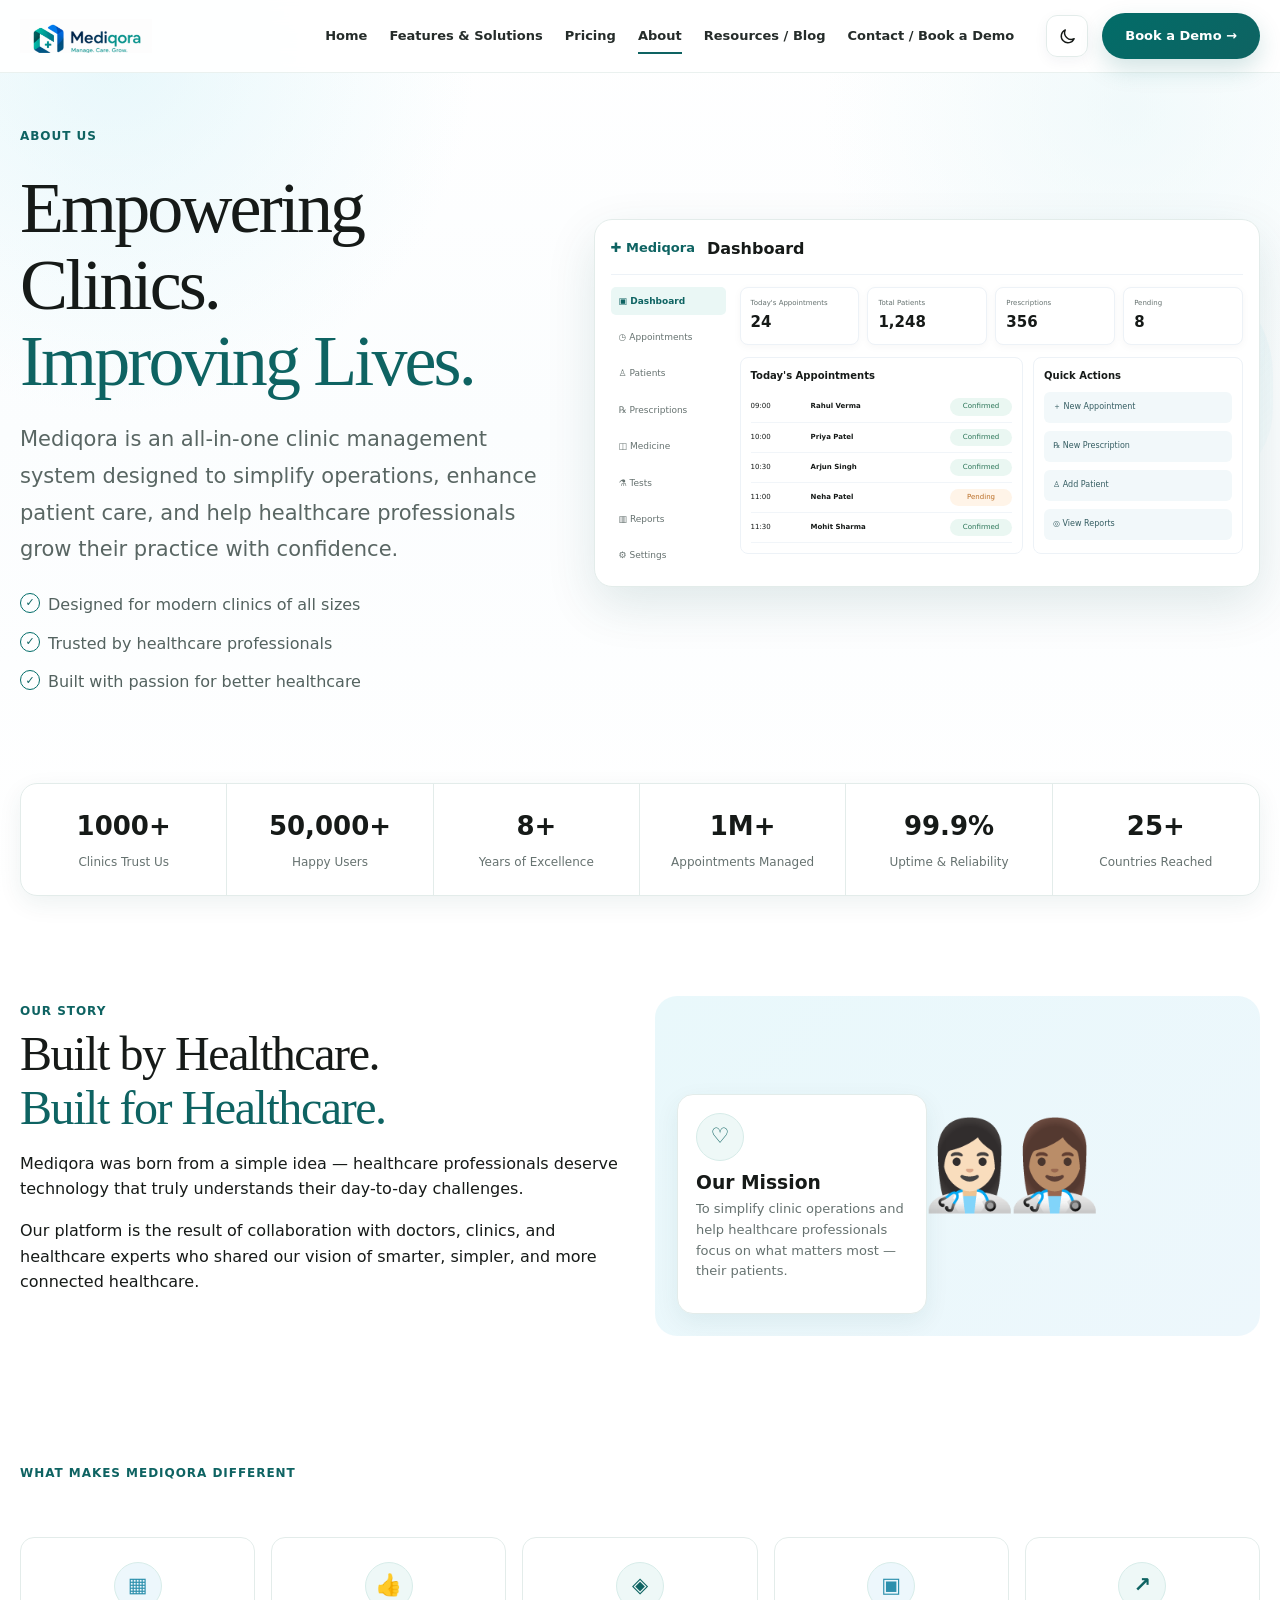
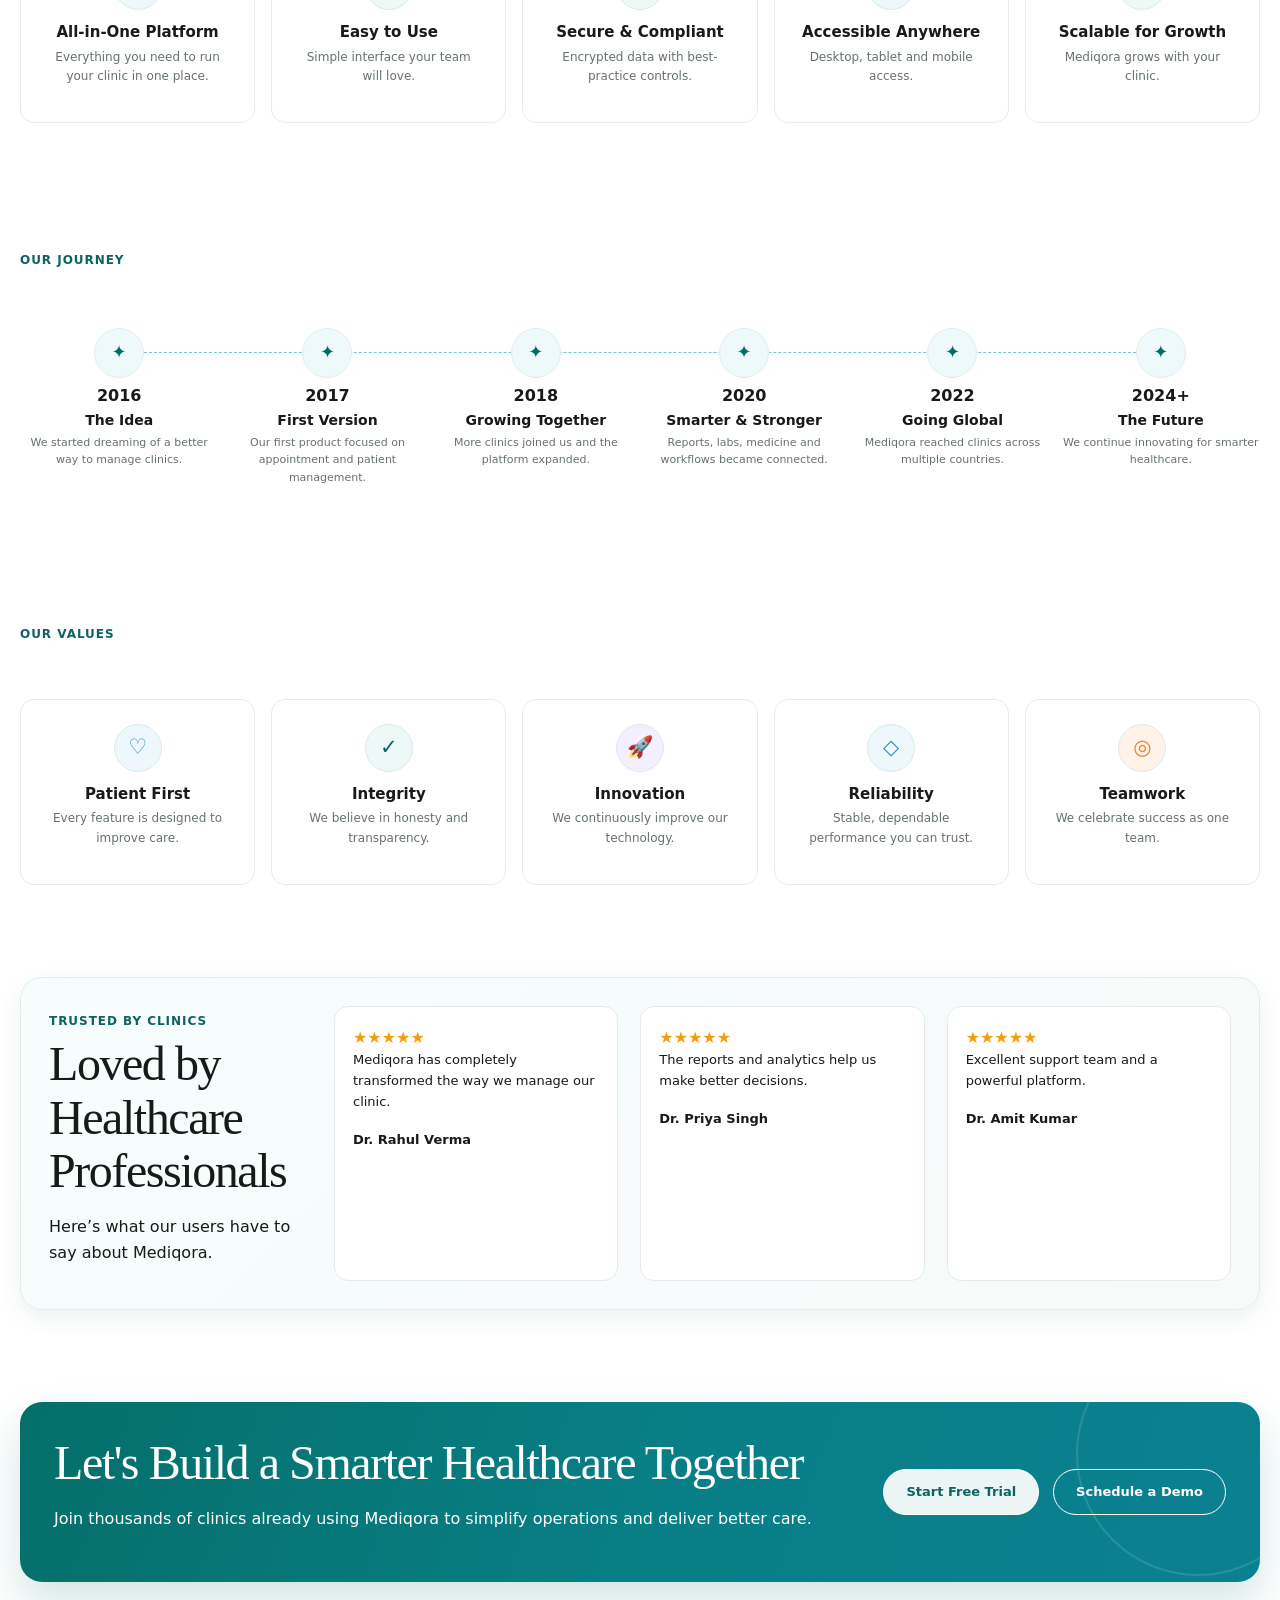
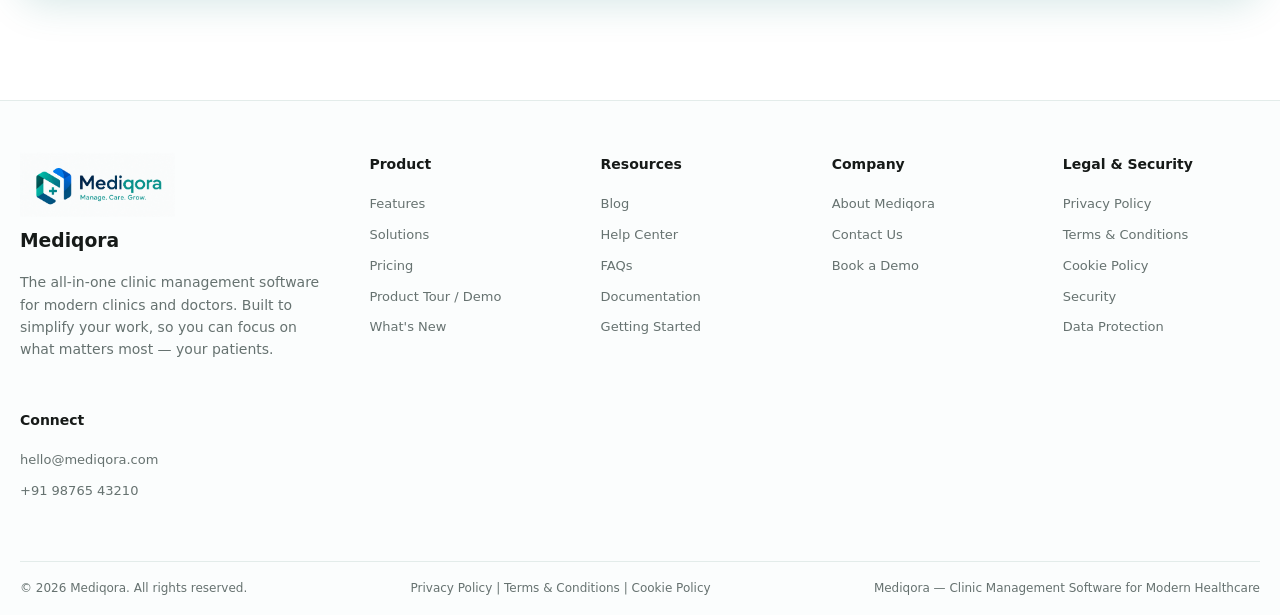
==== aboutus.html @ 3eb22e22 "first commit" ====
<!doctype html>
<html lang="en">
  <head>
    <meta charset="utf-8" />
    <meta name="viewport" content="width=device-width,initial-scale=1" />
    <title>About Us — Mediqora</title>
    <link rel="stylesheet" href="css/aboutus.css" />
    <script defer src="js/script.js"></script>
  </head>
  <body>
    <div data-header></div>
    <main>
      <section class="container hero-split about-hero">
        <div class="hero-copy reveal">
          <span class="eyebrow">About Us</span>
          <h1>
            Empowering Clinics.<br /><span class="teal">Improving Lives.</span>
          </h1>
          <p class="lead">
            Mediqora is an all-in-one clinic management system designed to
            simplify operations, enhance patient care, and help healthcare
            professionals grow their practice with confidence.
          </p>
          <ul class="check-list">
            <li>Designed for modern clinics of all sizes</li>
            <li>Trusted by healthcare professionals</li>
            <li>Built with passion for better healthcare</li>
          </ul>
        </div>
        <div class="reveal" data-dashboard-mockup></div>
      </section>
      <section class="container section-sm">
        <div class="stats-strip reveal">
          <div><strong>1000+</strong><span>Clinics Trust Us</span></div>
          <div><strong>50,000+</strong><span>Happy Users</span></div>
          <div><strong>8+</strong><span>Years of Excellence</span></div>
          <div><strong>1M+</strong><span>Appointments Managed</span></div>
          <div><strong>99.9%</strong><span>Uptime & Reliability</span></div>
          <div><strong>25+</strong><span>Countries Reached</span></div>
        </div>
      </section>
      <section class="container section story">
        <div class="grid-2">
          <div class="reveal">
            <span class="eyebrow">Our Story</span>
            <h2>
              Built by Healthcare.<br /><span class="teal"
                >Built for Healthcare.</span
              >
            </h2>
            <p>
              Mediqora was born from a simple idea — healthcare professionals
              deserve technology that truly understands their day-to-day
              challenges.
            </p>
            <p>
              Our platform is the result of collaboration with doctors, clinics,
              and healthcare experts who shared our vision of smarter, simpler,
              and more connected healthcare.
            </p>
          </div>
          <div class="story-visual reveal">
            <div class="people">👨🏻‍⚕️ 👩🏻‍⚕️ 👩🏽‍⚕️</div>
            <div class="mission">
              <span class="icon">♡</span>
              <h3>Our Mission</h3>
              <p>
                To simplify clinic operations and help healthcare professionals
                focus on what matters most — their patients.
              </p>
            </div>
          </div>
        </div>
      </section>
      <section class="container section-sm">
        <div class="section-title">
          <span class="eyebrow">What makes Mediqora different</span>
        </div>
        <div class="grid-5 values reveal">
          <article class="card">
            <span class="icon blue">▦</span>
            <h3>All-in-One Platform</h3>
            <p>Everything you need to run your clinic in one place.</p>
          </article>
          <article class="card">
            <span class="icon">👍</span>
            <h3>Easy to Use</h3>
            <p>Simple interface your team will love.</p>
          </article>
          <article class="card">
            <span class="icon">◈</span>
            <h3>Secure & Compliant</h3>
            <p>Encrypted data with best-practice controls.</p>
          </article>
          <article class="card">
            <span class="icon blue">▣</span>
            <h3>Accessible Anywhere</h3>
            <p>Desktop, tablet and mobile access.</p>
          </article>
          <article class="card">
            <span class="icon">↗</span>
            <h3>Scalable for Growth</h3>
            <p>Mediqora grows with your clinic.</p>
          </article>
        </div>
      </section>
      <section class="container section journey">
        <div class="section-title">
          <span class="eyebrow">Our Journey</span>
        </div>
        <div class="timeline reveal">
          <article>
            <b>2016</b>
            <h3>The Idea</h3>
            <p>We started dreaming of a better way to manage clinics.</p>
          </article>
          <article>
            <b>2017</b>
            <h3>First Version</h3>
            <p>
              Our first product focused on appointment and patient management.
            </p>
          </article>
          <article>
            <b>2018</b>
            <h3>Growing Together</h3>
            <p>More clinics joined us and the platform expanded.</p>
          </article>
          <article>
            <b>2020</b>
            <h3>Smarter & Stronger</h3>
            <p>Reports, labs, medicine and workflows became connected.</p>
          </article>
          <article>
            <b>2022</b>
            <h3>Going Global</h3>
            <p>Mediqora reached clinics across multiple countries.</p>
          </article>
          <article>
            <b>2024+</b>
            <h3>The Future</h3>
            <p>We continue innovating for smarter healthcare.</p>
          </article>
        </div>
      </section>
      <section class="container section-sm">
        <div class="section-title"><span class="eyebrow">Our Values</span></div>
        <div class="grid-5 values reveal">
          <article class="card">
            <span class="icon blue">♡</span>
            <h3>Patient First</h3>
            <p>Every feature is designed to improve care.</p>
          </article>
          <article class="card">
            <span class="icon">✓</span>
            <h3>Integrity</h3>
            <p>We believe in honesty and transparency.</p>
          </article>
          <article class="card">
            <span class="icon purple">🚀</span>
            <h3>Innovation</h3>
            <p>We continuously improve our technology.</p>
          </article>
          <article class="card">
            <span class="icon blue">◇</span>
            <h3>Reliability</h3>
            <p>Stable, dependable performance you can trust.</p>
          </article>
          <article class="card">
            <span class="icon orange">◎</span>
            <h3>Teamwork</h3>
            <p>We celebrate success as one team.</p>
          </article>
        </div>
      </section>
      <section class="container section-sm reveal">
        <div class="soft-card testimonial-wrap">
          <div>
            <span class="eyebrow">Trusted by clinics</span>
            <h2>Loved by Healthcare Professionals</h2>
            <p>Here’s what our users have to say about Mediqora.</p>
          </div>
          <div class="grid-3">
            <article class="quote">
              ★★★★★
              <p>
                Mediqora has completely transformed the way we manage our
                clinic.
              </p>
              <b>Dr. Rahul Verma</b>
            </article>
            <article class="quote">
              ★★★★★
              <p>The reports and analytics help us make better decisions.</p>
              <b>Dr. Priya Singh</b>
            </article>
            <article class="quote">
              ★★★★★
              <p>Excellent support team and a powerful platform.</p>
              <b>Dr. Amit Kumar</b>
            </article>
          </div>
        </div>
      </section>
      <section class="container section-sm reveal">
        <div class="cta">
          <div class="cta-inner">
            <div>
              <h2>Let's Build a Smarter Healthcare Together</h2>
              <p>
                Join thousands of clinics already using Mediqora to simplify
                operations and deliver better care.
              </p>
            </div>
            <div class="actions">
              <a class="btn btn-secondary" href="pricing.html"
                >Start Free Trial</a
              ><a
                class="btn btn-ghost"
                style="color: white; border-color: white"
                href="bookdemo.html"
                >Schedule a Demo</a
              >
            </div>
          </div>
        </div>
      </section>
    </main>
    <div data-footer></div>
  </body>
</html>
---- css/aboutus.css ----
:root {
  /* Mediqora reference palette sampled from the supplied design */
  --navy: #161a18;
  --navy-2: #263330;
  --teal: #026c68;
  --teal-dark: #0e6362;
  --teal-soft: #eef8f7;
  --blue: #2691ae;
  --blue-soft: #edf7fc;
  --purple: #7180b3;
  --orange: #ef9a49;
  --ink: #161a18;
  --muted: #667270;
  --line: #e3ecea;
  --panel: #ffffff;
  --soft: #f8fbfb;
  --shadow: 0 18px 50px rgba(4, 76, 75, 0.09);
  --shadow-sm: 0 8px 24px rgba(4, 76, 75, 0.07);
  --radius: 22px;
  --radius-sm: 14px;
  --max: 1240px;
}
* {
  box-sizing: border-box;
}
html {
  scroll-behavior: smooth;
}
body {
  margin: 0;
  color: var(--ink);
  background: #fff;
  font-family:
    Inter,
    ui-sans-serif,
    system-ui,
    -apple-system,
    BlinkMacSystemFont,
    "Segoe UI",
    sans-serif;
  line-height: 1.6;
  -webkit-font-smoothing: antialiased;
}
body::before {
  content: "";
  position: fixed;
  inset: 0;
  z-index: -2;
  background:
    radial-gradient(
      circle at 12% 7%,
      rgba(74, 194, 223, 0.11),
      transparent 23%
    ),
    radial-gradient(circle at 89% 9%, rgba(38, 190, 171, 0.1), transparent 20%),
    linear-gradient(180deg, #fff 0%, #fbfdfe 48%, #fff 100%);
}
a {
  color: inherit;
  text-decoration: none;
}
img {
  max-width: 100%;
  display: block;
}
button,
input,
select,
textarea {
  font: inherit;
  color: inherit;
}
button {
  cursor: pointer;
}
.container {
  width: min(calc(100% - 40px), var(--max));
  margin: auto;
}
.section {
  padding: 76px 0;
}
.section-sm {
  padding: 46px 0;
}
.eyebrow {
  display: inline-flex;
  align-items: center;
  gap: 8px;
  padding: 6px 11px;
  border-radius: 999px;
  background: var(--teal-soft);
  color: var(--teal-dark);
  font-weight: 800;
  font-size: 12px;
  letter-spacing: 0.04em;
  text-transform: uppercase;
}
.eyebrow::before {
  content: "";
  width: 7px;
  height: 7px;
  border-radius: 50%;
  background: var(--teal);
}
h1,
h2,
h3,
h4,
p {
  margin-top: 0;
}
h1 {
  font-size: clamp(42px, 6vw, 72px);
  line-height: 1.06;
  letter-spacing: -0.04em;
  color: var(--navy);
  margin-bottom: 22px;
}
h2 {
  font-size: clamp(30px, 4vw, 48px);
  line-height: 1.12;
  letter-spacing: -0.03em;
  color: var(--navy);
  margin-bottom: 16px;
}
h3 {
  line-height: 1.25;
  color: var(--navy);
}
.lead {
  font-size: clamp(17px, 2vw, 21px);
  color: #596663;
  line-height: 1.75;
  max-width: 670px;
}
.teal {
  color: var(--teal);
}
.muted {
  color: var(--muted);
}
.center {
  text-align: center;
}
.center .lead {
  margin-left: auto;
  margin-right: auto;
}
.stack {
  display: grid;
  gap: 18px;
}
.grid-2 {
  display: grid;
  grid-template-columns: repeat(2, minmax(0, 1fr));
  gap: 30px;
}
.grid-3 {
  display: grid;
  grid-template-columns: repeat(3, minmax(0, 1fr));
  gap: 22px;
}
.grid-4 {
  display: grid;
  grid-template-columns: repeat(4, minmax(0, 1fr));
  gap: 18px;
}
.grid-5 {
  display: grid;
  grid-template-columns: repeat(5, minmax(0, 1fr));
  gap: 16px;
}
.card {
  background: rgba(255, 255, 255, 0.95);
  border: 1px solid var(--line);
  border-radius: var(--radius-sm);
  box-shadow: var(--shadow-sm);
  padding: 24px;
}
.soft-card {
  background: linear-gradient(135deg, #f7fcfd, #f4f9ff);
  border: 1px solid var(--line);
  border-radius: var(--radius);
  padding: 28px;
}
.icon {
  width: 48px;
  height: 48px;
  border-radius: 50%;
  display: inline-grid;
  place-items: center;
  background: var(--teal-soft);
  color: var(--teal-dark);
  font-size: 21px;
  font-weight: 800;
  border: 1px solid rgba(0, 167, 157, 0.12);
}
.icon.blue {
  background: var(--blue-soft);
  color: var(--blue);
}
.icon.purple {
  background: #f4efff;
  color: var(--purple);
}
.icon.orange {
  background: #fff2e8;
  color: #ef7f22;
}
.btn {
  display: inline-flex;
  align-items: center;
  justify-content: center;
  gap: 9px;
  min-height: 48px;
  padding: 0 22px;
  border-radius: 12px;
  border: 1px solid transparent;
  font-weight: 800;
  transition: 0.25s ease;
  white-space: nowrap;
}
.btn:hover {
  transform: translateY(-2px);
}
.btn-primary {
  background: linear-gradient(135deg, #026c68, #008a84);
  color: #fff;
  box-shadow: 0 12px 24px rgba(0, 167, 157, 0.18);
}
.btn-secondary {
  background: #fff;
  border-color: #b8d9d5;
  color: var(--teal-dark);
}
.btn-navy {
  background: linear-gradient(135deg, #0b5571, #0b6a83);
  color: #fff;
}
.btn-ghost {
  background: transparent;
  border-color: #d5e3e0;
  color: var(--navy);
}
.actions {
  display: flex;
  gap: 14px;
  flex-wrap: wrap;
  align-items: center;
}
.check-list {
  list-style: none;
  padding: 0;
  margin: 24px 0 0;
  display: grid;
  gap: 13px;
}
.check-list li {
  position: relative;
  padding-left: 28px;
  color: #53625f;
}
.check-list li::before {
  content: "✓";
  position: absolute;
  left: 0;
  top: 1px;
  width: 18px;
  height: 18px;
  border-radius: 50%;
  display: grid;
  place-items: center;
  border: 1px solid var(--teal);
  color: var(--teal-dark);
  font-size: 11px;
  font-weight: 900;
}
.section-title {
  margin-bottom: 34px;
}
.section-title .eyebrow {
  margin-bottom: 14px;
}
.band {
  border: 1px solid var(--line);
  background: rgba(255, 255, 255, 0.88);
  border-radius: 18px;
  box-shadow: var(--shadow-sm);
  padding: 22px;
}
.feature-row {
  display: grid;
  grid-template-columns: repeat(auto-fit, minmax(180px, 1fr));
  gap: 0;
}
.feature-row > div {
  padding: 18px 22px;
  border-right: 1px solid var(--line);
  display: flex;
  gap: 14px;
  align-items: center;
}
.feature-row > div:last-child {
  border-right: 0;
}
.feature-row strong {
  display: block;
  color: var(--navy);
  font-size: 14px;
}
.feature-row small {
  color: var(--muted);
  display: block;
  margin-top: 3px;
}
.cta {
  padding: 34px;
  border-radius: 22px;
  background: linear-gradient(110deg, #079f99 0%, #087c9d 52%, #07549b 100%);
  color: white;
  box-shadow: 0 20px 42px rgba(7, 91, 130, 0.18);
  overflow: hidden;
  position: relative;
}
.cta::after {
  content: "";
  position: absolute;
  right: -60px;
  top: -70px;
  width: 240px;
  height: 240px;
  border: 2px solid rgba(255, 255, 255, 0.12);
  border-radius: 50%;
}
.cta h2,
.cta h3,
.cta p {
  color: white;
}
.cta-inner {
  position: relative;
  z-index: 1;
  display: flex;
  justify-content: space-between;
  gap: 30px;
  align-items: center;
}
.cta .btn-secondary {
  border-color: white;
}
.reveal {
  opacity: 0;
  transform: translateY(20px);
  transition:
    opacity 0.65s ease,
    transform 0.65s ease;
}
.reveal.visible {
  opacity: 1;
  transform: none;
}
.input,
.select,
.textarea {
  width: 100%;
  border: 1px solid #cfddea;
  background: #fff;
  border-radius: 10px;
  padding: 13px 14px;
  outline: none;
  transition: 0.2s;
}
.input:focus,
.select:focus,
.textarea:focus {
  border-color: var(--teal);
  box-shadow: 0 0 0 3px rgba(0, 167, 157, 0.08);
}
.textarea {
  min-height: 130px;
  resize: vertical;
}
.field label {
  display: block;
  font-size: 13px;
  font-weight: 800;
  color: var(--navy);
  margin-bottom: 7px;
}
.form-grid {
  display: grid;
  grid-template-columns: repeat(2, minmax(0, 1fr));
  gap: 16px;
}
.notice {
  padding: 12px 14px;
  border-radius: 10px;
  font-weight: 700;
  font-size: 14px;
  display: none;
}
.notice.show {
  display: block;
}
.notice.success {
  background: #e9fbf2;
  color: #16784c;
}
.notice.error {
  background: #fff0f0;
  color: #b42318;
}

/* Header */
.site-header {
  position: sticky;
  top: 0;
  z-index: 60;
  background: rgba(255, 255, 255, 0.88);
  backdrop-filter: blur(14px);
  border-bottom: 1px solid rgba(219, 231, 239, 0.8);
}
.header-inner {
  height: 78px;
  display: flex;
  align-items: center;
  gap: 28px;
}
.brand {
  display: flex;
  align-items: center;
  flex: 0 0 auto;
}
.brand img {
  width: 150px;
  height: 54px;
  object-fit: contain;
  object-position: left center;
  mix-blend-mode: multiply;
}
.nav {
  display: flex;
  align-items: center;
  gap: 24px;
  margin-left: auto;
}
.nav a,
.nav button {
  font-size: 14px;
  font-weight: 750;
  color: #252c2a;
  background: none;
  border: 0;
  padding: 12px 0;
  position: relative;
}
.nav > a::after,
.nav .nav-link::after {
  content: "";
  position: absolute;
  left: 0;
  right: 0;
  bottom: 4px;
  height: 2px;
  background: var(--teal);
  transform: scaleX(0);
  transition: 0.22s;
}
.nav > a:hover::after,
.nav > a.active::after,
.nav .nav-link.active::after {
  transform: scaleX(1);
}
.dropdown {
  position: relative;
}
.dropdown-menu {
  position: absolute;
  top: calc(100% + 8px);
  left: 50%;
  transform: translate(-50%, 10px);
  min-width: 220px;
  background: #fff;
  border: 1px solid var(--line);
  border-radius: 14px;
  padding: 10px;
  box-shadow: var(--shadow);
  opacity: 0;
  visibility: hidden;
  transition: 0.2s;
}
.dropdown:hover .dropdown-menu,
.dropdown:focus-within .dropdown-menu {
  opacity: 1;
  visibility: visible;
  transform: translate(-50%, 0);
}
.dropdown-menu a {
  display: block;
  padding: 10px 12px;
  border-radius: 9px;
}
.dropdown-menu a:hover {
  background: var(--teal-soft);
}
.header-cta {
  margin-left: 4px;
}
.menu-toggle {
  display: none;
  width: 44px;
  height: 44px;
  border-radius: 10px;
  border: 1px solid var(--line);
  background: #fff;
  font-size: 22px;
}

/* Footer */
.site-footer {
  margin-top: 72px;
  border-top: 1px solid var(--line);
  background: #fbfdfe;
}
.footer-main {
  padding: 52px 0 32px;
  display: grid;
  grid-template-columns: 1.6fr repeat(4, 1fr);
  gap: 34px;
}
.footer-brand img {
  width: 155px;
  mix-blend-mode: multiply;
  margin-bottom: 12px;
}
.footer-brand p {
  font-size: 14px;
  color: var(--muted);
  max-width: 300px;
}
.footer-col h4 {
  font-size: 14px;
  margin-bottom: 14px;
}
.footer-col a {
  display: block;
  color: #667270;
  font-size: 13px;
  padding: 5px 0;
}
.footer-col a:hover {
  color: var(--teal-dark);
}
.footer-bottom {
  border-top: 1px solid var(--line);
  padding: 17px 0;
  color: #77827f;
  font-size: 12px;
  display: flex;
  justify-content: space-between;
  gap: 16px;
  flex-wrap: wrap;
}

/* Dashboard mockup */
.mockup-wrap {
  position: relative;
  min-height: 430px;
  display: flex;
  align-items: center;
  justify-content: center;
  padding: 18px 0 24px;
}
.mockup-wrap::before {
  content: "";
  position: absolute;
  width: 360px;
  height: 360px;
  border-radius: 50%;
  right: 3%;
  top: 0;
  background: linear-gradient(
    135deg,
    rgba(88, 215, 207, 0.18),
    rgba(114, 188, 247, 0.16)
  );
  z-index: -1;
}
.laptop {
  width: min(100%, 690px);
  background: #111827;
  border: 8px solid #111827;
  border-radius: 16px 16px 10px 10px;
  box-shadow: 0 28px 55px rgba(15, 23, 42, 0.2);
  padding: 8px;
}
.screen {
  background: #fff;
  border-radius: 5px;
  min-height: 350px;
  padding: 15px;
  overflow: hidden;
}
.laptop::after {
  content: "";
  display: block;
  width: 104%;
  height: 13px;
  background: linear-gradient(#5a6470, #1e293b);
  border-radius: 2px 2px 12px 12px;
  margin: 8px -2% -17px;
}
.dash-top {
  display: flex;
  align-items: center;
  gap: 12px;
  padding-bottom: 12px;
  border-bottom: 1px solid #edf2f7;
}
.dash-logo {
  font-weight: 900;
  color: var(--teal-dark);
  font-size: 13px;
}
.dash-grid {
  display: grid;
  grid-template-columns: 115px 1fr;
  gap: 14px;
  margin-top: 12px;
}
.dash-side {
  display: grid;
  gap: 8px;
  align-content: start;
}
.dash-side span {
  font-size: 9px;
  padding: 7px 8px;
  border-radius: 5px;
  color: #667270;
}
.dash-side span:first-child {
  background: #eaf7f5;
  color: #0e6362;
  font-weight: 800;
}
.dash-main {
  min-width: 0;
}
.metric-grid {
  display: grid;
  grid-template-columns: repeat(4, 1fr);
  gap: 8px;
}
.metric {
  border: 1px solid #edf2f7;
  border-radius: 8px;
  padding: 10px;
  background: #fff;
  box-shadow: 0 2px 9px rgba(15, 23, 42, 0.035);
}
.metric small {
  font-size: 7px;
  color: #667270;
  display: block;
}
.metric strong {
  font-size: 15px;
  color: #161a18;
}
.mini-cols {
  display: grid;
  grid-template-columns: 1.35fr 1fr;
  gap: 10px;
  margin-top: 12px;
}
.mini-panel {
  border: 1px solid #edf2f7;
  border-radius: 8px;
  padding: 10px;
  min-height: 170px;
}
.mini-panel h4 {
  font-size: 10px;
  margin-bottom: 8px;
}
.appt {
  display: grid;
  grid-template-columns: 52px 1fr 62px;
  gap: 8px;
  align-items: center;
  font-size: 7px;
  padding: 6px 0;
  border-bottom: 1px solid #f1f5f9;
}
.status {
  padding: 3px 5px;
  border-radius: 999px;
  background: #e9fbf2;
  color: #15803d;
  text-align: center;
}
.quick {
  display: grid;
  gap: 8px;
}
.quick span {
  font-size: 8px;
  background: #f2f7ff;
  padding: 9px;
  border-radius: 6px;
  color: #355d62;
}
.phone {
  position: absolute;
  right: 1%;
  bottom: 2px;
  width: 150px;
  background: #111827;
  border: 7px solid #111827;
  border-radius: 25px;
  box-shadow: 0 22px 36px rgba(15, 23, 42, 0.24);
  padding: 7px;
  transform: rotate(0.5deg);
}
.phone::before {
  content: "";
  position: absolute;
  top: 6px;
  left: 50%;
  transform: translateX(-50%);
  width: 52px;
  height: 9px;
  border-radius: 0 0 8px 8px;
  background: #111827;
}
.phone-screen {
  background: #fff;
  border-radius: 17px;
  padding: 21px 9px 9px;
  min-height: 285px;
}
.rx {
  font-size: 8px;
  color: #334155;
}
.rx h4 {
  font-size: 10px;
}
.pill-line {
  display: flex;
  gap: 6px;
  align-items: center;
  padding: 6px 0;
  border-bottom: 1px solid #eef2f7;
}
.pill {
  width: 12px;
  height: 12px;
  border-radius: 4px;
  background: #a7f3d0;
  border: 1px solid #69c5af;
}
.pill.orange {
  background: #fed7aa;
  border-color: #fb923c;
}
.phone-actions {
  display: flex;
  gap: 3px;
  margin-top: 12px;
}
.phone-actions span {
  flex: 1;
  color: #fff;
  background: #0b8092;
  font-size: 6px;
  text-align: center;
  padding: 5px 2px;
  border-radius: 3px;
}
.phone-actions span:last-child {
  background: #16a34a;
}

.hero-split {
  display: grid;
  grid-template-columns: 0.88fr 1.12fr;
  gap: 50px;
  align-items: center;
  padding: 58px 0 42px;
}
.hero-copy .eyebrow {
  margin-bottom: 18px;
}
.hero-copy .actions {
  margin-top: 28px;
}
.hero-points {
  display: flex;
  gap: 24px;
  flex-wrap: wrap;
  margin-top: 30px;
}
.hero-points span {
  font-size: 13px;
  font-weight: 750;
  color: #53625f;
  display: flex;
  align-items: center;
  gap: 8px;
}
.hero-points span::before {
  content: "✓";
  display: grid;
  place-items: center;
  width: 20px;
  height: 20px;
  border: 1px solid var(--teal);
  border-radius: 50%;
  color: var(--teal-dark);
  font-size: 11px;
}
.stats-strip {
  display: grid;
  grid-template-columns: repeat(auto-fit, minmax(150px, 1fr));
  border: 1px solid var(--line);
  border-radius: 17px;
  background: white;
  box-shadow: var(--shadow-sm);
  overflow: hidden;
}
.stats-strip > div {
  padding: 22px;
  text-align: center;
  border-right: 1px solid var(--line);
}
.stats-strip > div:last-child {
  border-right: 0;
}
.stats-strip strong {
  display: block;
  font-size: 26px;
  color: var(--navy);
}
.stats-strip span {
  font-size: 12px;
  color: var(--muted);
}

@media (max-width: 980px) {
  .grid-4,
  .grid-5 {
    grid-template-columns: repeat(2, minmax(0, 1fr));
  }
  .hero-split {
    grid-template-columns: 1fr;
    gap: 15px;
  }
  .mockup-wrap {
    min-height: 390px;
  }
  .footer-main {
    grid-template-columns: repeat(2, 1fr);
  }
  .footer-brand {
    grid-column: 1/-1;
  }
  .nav {
    position: fixed;
    left: 20px;
    right: 20px;
    top: 86px;
    display: none;
    flex-direction: column;
    align-items: stretch;
    background: #fff;
    border: 1px solid var(--line);
    border-radius: 16px;
    padding: 12px 20px;
    box-shadow: var(--shadow);
  }
  .nav.open {
    display: flex;
  }
  .nav a,
  .nav button {
    text-align: left;
  }
  .dropdown-menu {
    position: static;
    transform: none;
    display: none;
    opacity: 1;
    visibility: visible;
    box-shadow: none;
    border: 0;
    padding-left: 10px;
  }
  .dropdown.open .dropdown-menu {
    display: block;
  }
  .dropdown:hover .dropdown-menu {
    transform: none;
  }
  .header-cta {
    display: none;
  }
  .menu-toggle {
    display: block;
    margin-left: auto;
  }
  .feature-row > div:nth-child(2n) {
    border-right: 0;
  }
  .feature-row > div {
    border-bottom: 1px solid var(--line);
  }
}
@media (max-width: 680px) {
  .container {
    width: min(calc(100% - 26px), var(--max));
  }
  .section {
    padding: 54px 0;
  }
  .section-sm {
    padding: 34px 0;
  }
  .grid-2,
  .grid-3,
  .grid-4,
  .grid-5,
  .form-grid {
    grid-template-columns: 1fr;
  }
  .hero-split {
    padding-top: 40px;
  }
  .hero-copy h1 {
    font-size: 43px;
  }
  .mockup-wrap {
    min-height: 300px;
    padding-right: 18px;
  }
  .laptop {
    border-width: 5px;
    padding: 5px;
  }
  .screen {
    min-height: 255px;
    padding: 9px;
  }
  .dash-grid {
    grid-template-columns: 72px 1fr;
    gap: 6px;
  }
  .dash-side span {
    font-size: 6px;
    padding: 5px;
  }
  .metric-grid {
    grid-template-columns: repeat(2, 1fr);
  }
  .metric:nth-child(n + 3) {
    display: none;
  }
  .mini-cols {
    grid-template-columns: 1fr;
  }
  .mini-panel:last-child {
    display: none;
  }
  .mini-panel {
    min-height: 120px;
  }
  .appt {
    grid-template-columns: 38px 1fr 48px;
  }
  .phone {
    width: 95px;
    border-width: 5px;
    right: -2%;
    bottom: 0;
  }
  .phone-screen {
    min-height: 180px;
    padding: 16px 6px 6px;
  }
  .rx,
  .pill-line {
    font-size: 5px;
  }
  .phone-actions span {
    font-size: 4px;
  }
  .stats-strip {
    grid-template-columns: repeat(2, 1fr);
  }
  .stats-strip > div {
    border-bottom: 1px solid var(--line);
  }
  .cta-inner {
    flex-direction: column;
    align-items: flex-start;
  }
  .footer-main {
    grid-template-columns: 1fr 1fr;
    gap: 22px;
  }
  .brand img {
    width: 132px;
  }
  .header-inner {
    height: 70px;
  }
  .feature-row {
    grid-template-columns: 1fr;
  }
  .feature-row > div {
    border-right: 0;
  }
  .hero-points {
    gap: 12px;
  }
  .hero-points span {
    width: 100%;
  }
}

/* ===== PAGE-SPECIFIC STYLES ===== */
.about-hero {
  padding-top: 48px;
}
.story {
  padding-top: 54px;
}
.story-visual {
  min-height: 340px;
  border-radius: 22px;
  background: linear-gradient(135deg, #e9f8fb, #edf7fc);
  display: flex;
  align-items: center;
  justify-content: center;
  position: relative;
  overflow: hidden;
}
.people {
  font-size: 86px;
  letter-spacing: -25px;
  white-space: nowrap;
}
.mission {
  position: absolute;
  left: 22px;
  bottom: 22px;
  width: 250px;
  background: #fff;
  border: 1px solid var(--line);
  border-radius: 16px;
  padding: 18px;
  box-shadow: var(--shadow-sm);
}
.mission h3 {
  margin: 10px 0 5px;
}
.mission p {
  font-size: 13px;
  color: var(--muted);
}
.values .card {
  text-align: center;
  box-shadow: none;
}
.values .card h3 {
  font-size: 15px;
  margin: 13px 0 6px;
}
.values .card p {
  font-size: 12px;
  color: var(--muted);
}
.timeline {
  display: grid;
  grid-template-columns: repeat(6, 1fr);
  gap: 10px;
  position: relative;
}
.timeline::before {
  content: "";
  position: absolute;
  top: 27px;
  left: 6%;
  right: 6%;
  border-top: 1px dashed #6ccbc5;
}
.timeline article {
  text-align: center;
  position: relative;
  padding-top: 58px;
}
.timeline article::before {
  content: "✦";
  position: absolute;
  top: 3px;
  left: 50%;
  transform: translateX(-50%);
  width: 48px;
  height: 48px;
  border-radius: 50%;
  display: grid;
  place-items: center;
  background: #eef9fb;
  border: 1px solid var(--line);
  color: var(--teal);
  font-size: 18px;
}
.timeline b {
  color: var(--navy);
}
.timeline h3 {
  font-size: 14px;
  margin: 4px 0;
}
.timeline p {
  font-size: 11px;
  color: var(--muted);
}
.testimonial-wrap {
  display: grid;
  grid-template-columns: 260px 1fr;
  gap: 25px;
}
.quote {
  background: #fff;
  border: 1px solid var(--line);
  border-radius: 14px;
  padding: 18px;
  color: #f59e0b;
}
.quote p,
.quote b {
  color: var(--ink);
  font-size: 13px;
}
@media (max-width: 900px) {
  .timeline {
    grid-template-columns: repeat(3, 1fr);
  }
  .timeline::before {
    display: none;
  }
  .testimonial-wrap {
    grid-template-columns: 1fr;
  }
  .values.grid-5 {
    grid-template-columns: repeat(2, 1fr);
  }
}
@media (max-width: 600px) {
  .timeline {
    grid-template-columns: 1fr 1fr;
  }
  .story-visual {
    min-height: 300px;
  }
  .people {
    font-size: 56px;
  }
  .mission {
    width: 220px;
  }
  .values.grid-5 {
    grid-template-columns: 1fr;
  }
  .stats-strip > div {
    border-bottom: 1px solid var(--line);
  }
}

/* ===== Shared theme layer (used by the single js/script.js) ===== */
html {
  color-scheme: light;
}
html[data-theme="dark"] {
  color-scheme: dark;
  --navy: #e8f4ff;
  --navy-2: #c9e3ff;
  --teal: #2dd4bf;
  --teal-dark: #5eead4;
  --teal-soft: #102f32;
  --blue: #60a5fa;
  --blue-soft: #12243d;
  --purple: #c4b5fd;
  --orange: #fdba74;
  --ink: #d9e7f5;
  --muted: #94a9be;
  --line: #24384b;
  --panel: #0f1c2a;
  --soft: #0b1724;
  --shadow: 0 18px 50px rgba(0, 0, 0, 0.28);
  --shadow-sm: 0 8px 24px rgba(0, 0, 0, 0.22);
}
body,
.site-header,
.site-footer,
.dropdown-menu,
.nav,
.card,
.band,
.stats-strip,
.screen,
.metric,
.phone-screen {
  transition:
    background-color 0.25s ease,
    color 0.25s ease,
    border-color 0.25s ease;
}
.header-actions {
  display: flex;
  align-items: center;
  gap: 10px;
  margin-left: 4px;
}
.theme-toggle {
  width: 42px;
  height: 42px;
  border-radius: 11px;
  border: 1px solid var(--line);
  background: var(--panel);
  color: var(--navy);
  display: grid;
  place-items: center;
  flex: 0 0 auto;
  transition: 0.22s ease;
  box-shadow: 0 4px 14px rgba(23, 49, 87, 0.05);
}
.theme-toggle:hover {
  transform: translateY(-1px);
  border-color: var(--teal);
}
.theme-toggle svg {
  width: 19px;
  height: 19px;
  fill: none;
  stroke: currentColor;
  stroke-width: 1.8;
  stroke-linecap: round;
  stroke-linejoin: round;
}
.pending-status {
  background: #fff7e6 !important;
  color: #b7791f !important;
}
[hidden] {
  display: none !important;
}
@media (max-width: 980px) {
  .header-actions {
    margin-left: auto;
  }
  .menu-toggle {
    margin-left: 0 !important;
  }
}
@media (max-width: 520px) {
  .theme-toggle {
    width: 40px;
    height: 40px;
  }
  .header-actions {
    gap: 7px;
  }
}

html[data-theme="dark"] body {
  background: #07111f;
  color: var(--ink);
}
html[data-theme="dark"] body::before {
  background:
    radial-gradient(circle at 12% 7%, rgba(45, 212, 191, 0.1), transparent 23%),
    radial-gradient(
      circle at 89% 9%,
      rgba(96, 165, 250, 0.08),
      transparent 20%
    ),
    linear-gradient(180deg, #07111f 0%, #091522 48%, #07111f 100%);
}
html[data-theme="dark"] h1,
html[data-theme="dark"] h2,
html[data-theme="dark"] h3,
html[data-theme="dark"] h4,
html[data-theme="dark"] .field label,
html[data-theme="dark"] .feature-row strong,
html[data-theme="dark"] .stats-strip strong {
  color: var(--navy);
}
html[data-theme="dark"] .lead,
html[data-theme="dark"] .check-list li,
html[data-theme="dark"] .hero-points span {
  color: #a9bed2;
}
html[data-theme="dark"] .site-header {
  background: rgba(7, 17, 31, 0.9);
  border-bottom-color: #203346;
}
html[data-theme="dark"] .nav a,
html[data-theme="dark"] .nav button {
  color: #d8e8f7;
}
html[data-theme="dark"] .dropdown-menu,
html[data-theme="dark"] .nav {
  background: #0d1b29;
}
html[data-theme="dark"] .dropdown-menu a:hover {
  background: #123038;
}
html[data-theme="dark"] .site-footer {
  background: #081521;
}
html[data-theme="dark"] .brand img,
html[data-theme="dark"] .footer-brand img {
  background: #fff;
  border-radius: 9px;
  padding: 3px;
  mix-blend-mode: normal;
}
html[data-theme="dark"] .btn-secondary {
  background: #0f1c2a;
  color: #76e4d6;
  border-color: #2b6e69;
}
html[data-theme="dark"] .btn-ghost {
  border-color: #344c63;
  color: #d8e8f7;
}
html[data-theme="dark"] .card,
html[data-theme="dark"] .band,
html[data-theme="dark"] .stats-strip,
html[data-theme="dark"] .feature-catalog,
html[data-theme="dark"] .dashboard-card,
html[data-theme="dark"] .steps article,
html[data-theme="dark"] .quote,
html[data-theme="dark"] .mission,
html[data-theme="dark"] .category-band,
html[data-theme="dark"] .category-band button,
html[data-theme="dark"] .demo-form-shell,
html[data-theme="dark"] .contact-shell,
html[data-theme="dark"] .faq-mini button,
html[data-theme="dark"] .docs-sidebar,
html[data-theme="dark"] .docs-right .card,
html[data-theme="dark"] .category-grid button,
html[data-theme="dark"] .faq-item,
html[data-theme="dark"] .faq-item > button,
html[data-theme="dark"] .role-card,
html[data-theme="dark"] .integration-grid,
html[data-theme="dark"] .billing-toggle,
html[data-theme="dark"] .billing-toggle button,
html[data-theme="dark"] .plan,
html[data-theme="dark"] .compare-wrap table,
html[data-theme="dark"] .tour-types button,
html[data-theme="dark"] .video-demo,
html[data-theme="dark"] .tour-modal-card,
html[data-theme="dark"] .filter-panel,
html[data-theme="dark"] .update-item,
html[data-theme="dark"] .safe-card {
  background: #0f1c2a;
  color: var(--ink);
  border-color: var(--line);
}
html[data-theme="dark"] .soft-card {
  background: linear-gradient(135deg, #0e1d2b, #0d2130);
}
html[data-theme="dark"] .input,
html[data-theme="dark"] .select,
html[data-theme="dark"] .textarea {
  background: #0a1724;
  border-color: #2b4054;
  color: #e1edf8;
}
html[data-theme="dark"] .input::placeholder,
html[data-theme="dark"] .textarea::placeholder {
  color: #6f8498;
}
html[data-theme="dark"] .screen,
html[data-theme="dark"] .metric,
html[data-theme="dark"] .phone-screen {
  background: #f8fbff;
  color: #161a18;
}
html[data-theme="dark"] .screen h3,
html[data-theme="dark"] .screen h4,
html[data-theme="dark"] .screen strong,
html[data-theme="dark"] .phone-screen h4 {
  color: #161a18;
}
html[data-theme="dark"] .workspace,
html[data-theme="dark"] .workflow,
html[data-theme="dark"] .testimonials,
html[data-theme="dark"] .role-solutions {
  background: linear-gradient(135deg, #091724, #0b1b2a);
}
html[data-theme="dark"] .role.doctor {
  background: linear-gradient(135deg, #0d2b2b, #102521);
}
html[data-theme="dark"] .role.doctor2 {
  background: linear-gradient(135deg, #101f33, #10243b);
}
html[data-theme="dark"] .role.nurse {
  background: linear-gradient(135deg, #2b2118, #2c1d17);
}
html[data-theme="dark"] .role-copy p,
html[data-theme="dark"] .quote p {
  color: #a9bed2;
}
html[data-theme="dark"] .donut::after {
  background: #0f1c2a;
}
html[data-theme="dark"] .story-visual {
  background: linear-gradient(135deg, #102739, #0d2430);
}
html[data-theme="dark"] .category-band button:hover,
html[data-theme="dark"] .category-band button.active,
html[data-theme="dark"] .category-grid button:hover,
html[data-theme="dark"] .category-grid button.active,
html[data-theme="dark"] .faq-item.open > button,
html[data-theme="dark"] .side-group a.active,
html[data-theme="dark"] .side-group a:hover,
html[data-theme="dark"] .billing-toggle button.active,
html[data-theme="dark"] .update-tabs button:hover,
html[data-theme="dark"] .update-tabs button.active {
  background: #123038;
  color: #8ff0e2;
}
html[data-theme="dark"] .guide-list small {
  background: #132538;
}
html[data-theme="dark"] .tags button {
  background: #102d31;
  border-color: #285d5a;
  color: #8ce9dc;
}
html[data-theme="dark"] .plan.popular {
  box-shadow: 0 18px 45px rgba(45, 212, 191, 0.1);
}
html[data-theme="dark"] .compare-wrap th:nth-child(3),
html[data-theme="dark"] .compare-wrap td:nth-child(3) {
  background: #102d31;
}
html[data-theme="dark"] .tour-modal {
  background: rgba(2, 8, 17, 0.82);
}
html[data-theme="dark"] .tour-modal-card > button {
  background: #152638;
  color: #e4eff8;
}
html[data-theme="dark"] .mock-video {
  background: linear-gradient(135deg, #102739, #0b1a27);
}
html[data-theme="dark"] .update-tabs {
  background: #0b1826;
  border-color: var(--line);
}
html[data-theme="dark"] .update-tabs button {
  background: transparent;
  color: #b6c9da;
}
html[data-theme="dark"] .roadmap-tags span {
  background: #11293a;
  color: #b9d6e8;
}
html[data-theme="dark"] .faq-mini button.open {
  background: #112a34;
  color: #8ff0e2;
}
html[data-theme="dark"] hr {
  border-color: var(--line);
}

/* ===== MEDIQORA REFERENCE THEME — shared across every page ===== */
body {
  color: var(--ink);
  background: #ffffff;
}
body::before {
  background:
    radial-gradient(circle at 9% 6%, rgba(208, 240, 247, .48), transparent 25%),
    radial-gradient(circle at 88% 12%, rgba(231, 246, 248, .58), transparent 22%),
    linear-gradient(180deg, #ffffff 0%, #fbfdfe 48%, #ffffff 100%);
}
h1, h2 {
  color: var(--ink);
  font-family: Georgia, "Times New Roman", serif;
  font-weight: 500;
}
h3, h4 { color: var(--ink); }
.lead { color: #596663; }
.teal { color: var(--teal-dark); }
.eyebrow {
  background: transparent;
  color: var(--teal-dark);
  padding-left: 0;
  padding-right: 0;
  letter-spacing: .08em;
}
.eyebrow::before { display: none; }
.card, .band, .soft-card, .stats-strip {
  border-color: var(--line);
  box-shadow: var(--shadow-sm);
}
.soft-card {
  background: linear-gradient(135deg, #f7fcfd, #f7faf9);
}
.btn {
  min-height: 46px;
  border-radius: 999px;
  padding: 0 22px;
  font-size: 13px;
}
.btn-primary {
  background: linear-gradient(135deg, #026c68, #0e6362);
  box-shadow: 0 10px 24px rgba(2, 108, 104, .18);
}
.btn-secondary {
  background: rgba(255,255,255,.92);
  border-color: #b8d9d5;
  color: var(--teal-dark);
}
.btn-navy {
  background: linear-gradient(135deg, #0e6362, #075c61);
}
.btn-ghost {
  border-color: #d5e3e0;
  color: var(--ink);
}
.icon {
  background: var(--teal-soft);
  color: var(--teal-dark);
  border-color: #d7ece9;
}
.icon.blue {
  background: var(--blue-soft);
  color: #2d90ad;
}
.site-header {
  background: rgba(255,255,255,.92);
  border-bottom-color: rgba(227,236,234,.75);
}
.header-inner { height: 72px; }
.nav { gap: 22px; }
.nav a, .nav button { color: #252c2a; font-size: 13px; }
.nav > a::after, .nav .nav-link::after { background: var(--teal-dark); }
.dropdown-menu {
  border-color: var(--line);
  box-shadow: var(--shadow);
}
.dropdown-menu a:hover { background: var(--teal-soft); }
.theme-toggle {
  background: rgba(255,255,255,.9);
  border-color: var(--line);
  color: var(--ink);
}
.site-footer {
  background: #fbfdfd;
  border-top-color: var(--line);
}
.footer-col a, .footer-brand p, .footer-bottom { color: var(--muted); }
.footer-col a:hover { color: var(--teal-dark); }
.check-list li { color: #53625f; }
.check-list li::before { border-color: var(--teal); color: var(--teal-dark); }
.input, .select, .textarea {
  border-color: #d8e4e2;
  background: rgba(255,255,255,.96);
}
.input:focus, .select:focus, .textarea:focus {
  border-color: var(--teal);
  box-shadow: 0 0 0 3px rgba(2,108,104,.08);
}
.cta {
  background: linear-gradient(110deg, #056f6a 0%, #087f86 52%, #0b8092 100%);
  box-shadow: 0 20px 42px rgba(5, 111, 106, .18);
}

/* Flat dashboard preview from the supplied reference (no black laptop frame). */
.mockup-wrap {
  min-height: 360px;
  padding: 8px 0 18px;
}
.mockup-wrap::before {
  width: 430px;
  height: 300px;
  border-radius: 48% 52% 42% 58%;
  right: -2%;
  top: 16px;
  background: linear-gradient(135deg, rgba(219,244,248,.7), rgba(239,248,252,.34));
}
.laptop {
  width: min(100%, 760px);
  background: transparent;
  border: 0;
  border-radius: 20px;
  box-shadow: none;
  padding: 0;
}
.laptop::after { display: none; }
.screen {
  background: #fff;
  border-radius: 18px;
  min-height: 340px;
  border: 1px solid var(--line);
  box-shadow: 0 18px 50px rgba(4,76,75,.12);
  padding: 16px;
}
.phone { display: none; }
.dash-logo { color: var(--teal-dark); }
.dash-side span:first-child {
  background: #eaf7f5;
  color: var(--teal-dark);
}
.metric strong { color: var(--ink); }
.quick span { background: #f2f8fa; color: #355d62; }
.status { background: #eaf7f2; color: #287355; }
.pending-status { background: #fff4e8 !important; color: #b96d24 !important; }

@media (max-width: 980px) {
  .nav { background: #fff; }
}


/* Compact header logo treatment to match the reference header. */
.site-header .brand img {
  width: 132px;
  height: 34px;
  object-fit: cover;
  object-position: center 34%;
  mix-blend-mode: multiply;
}
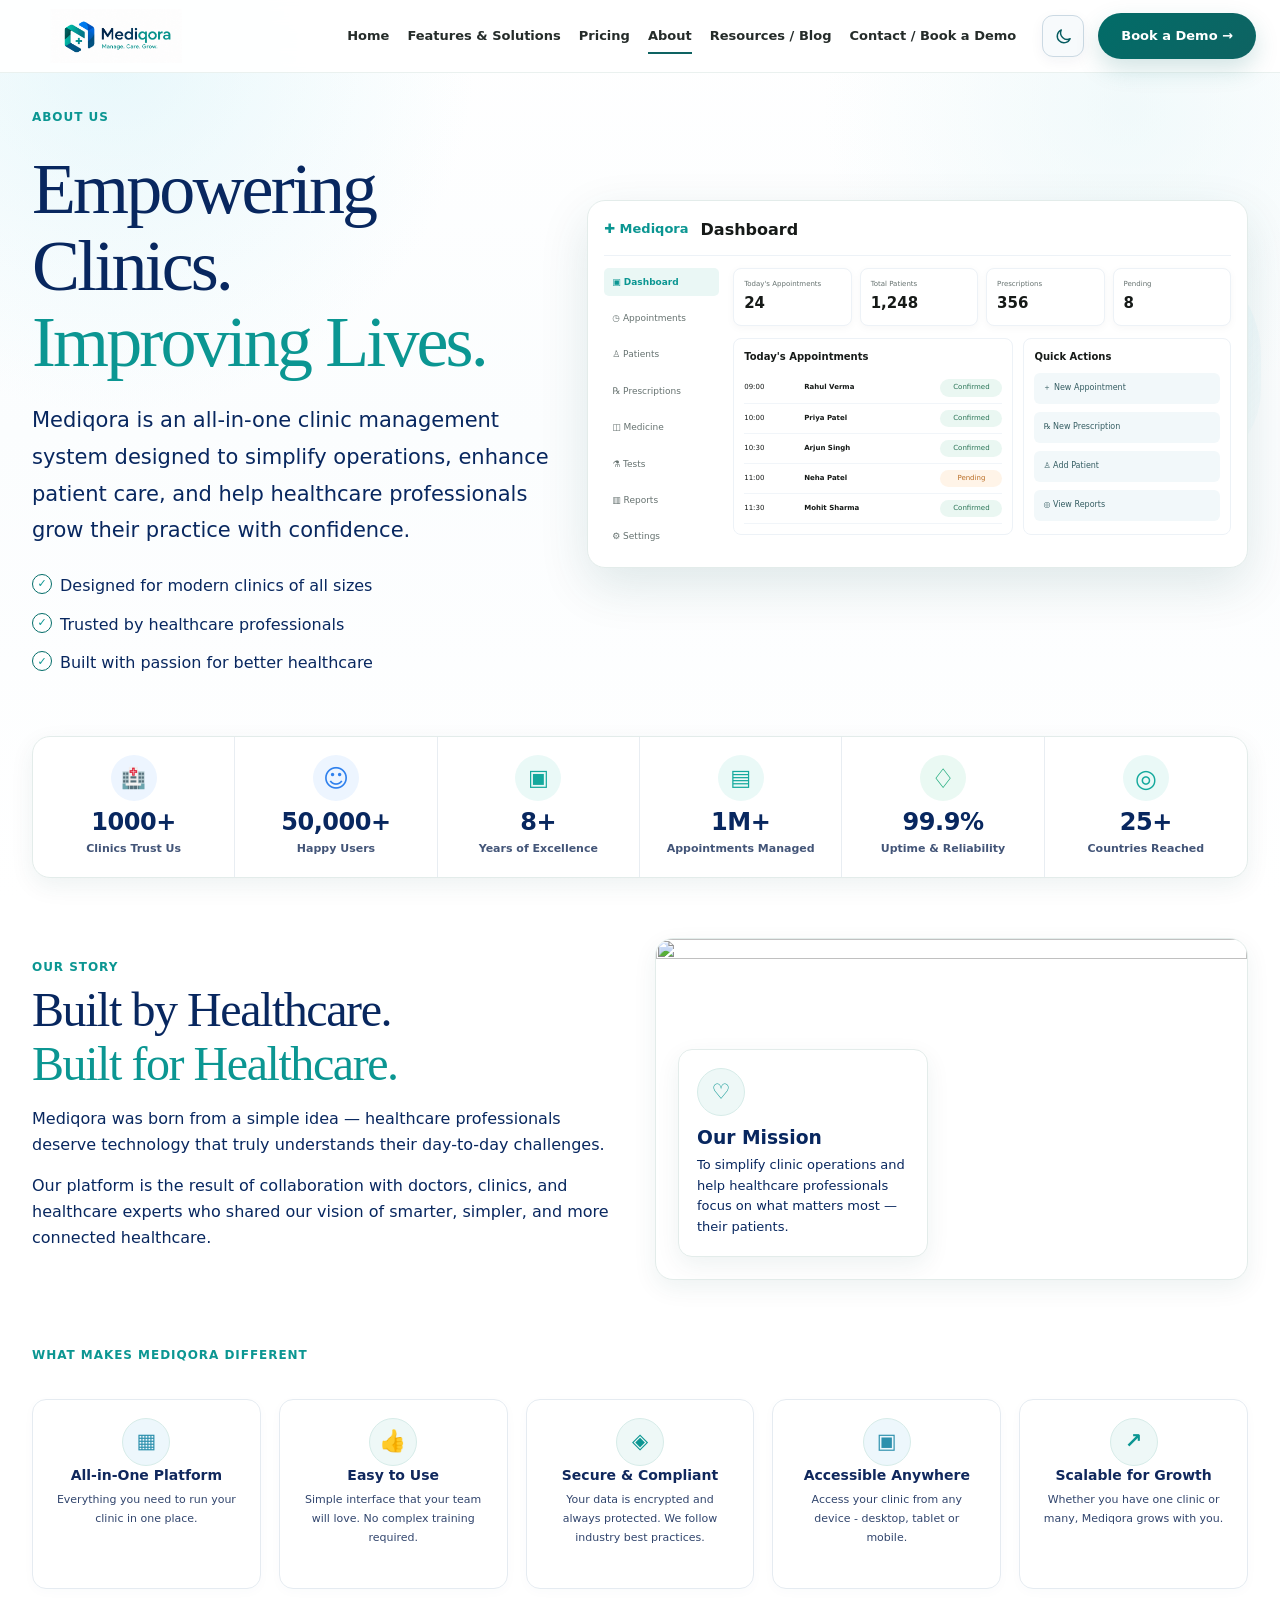
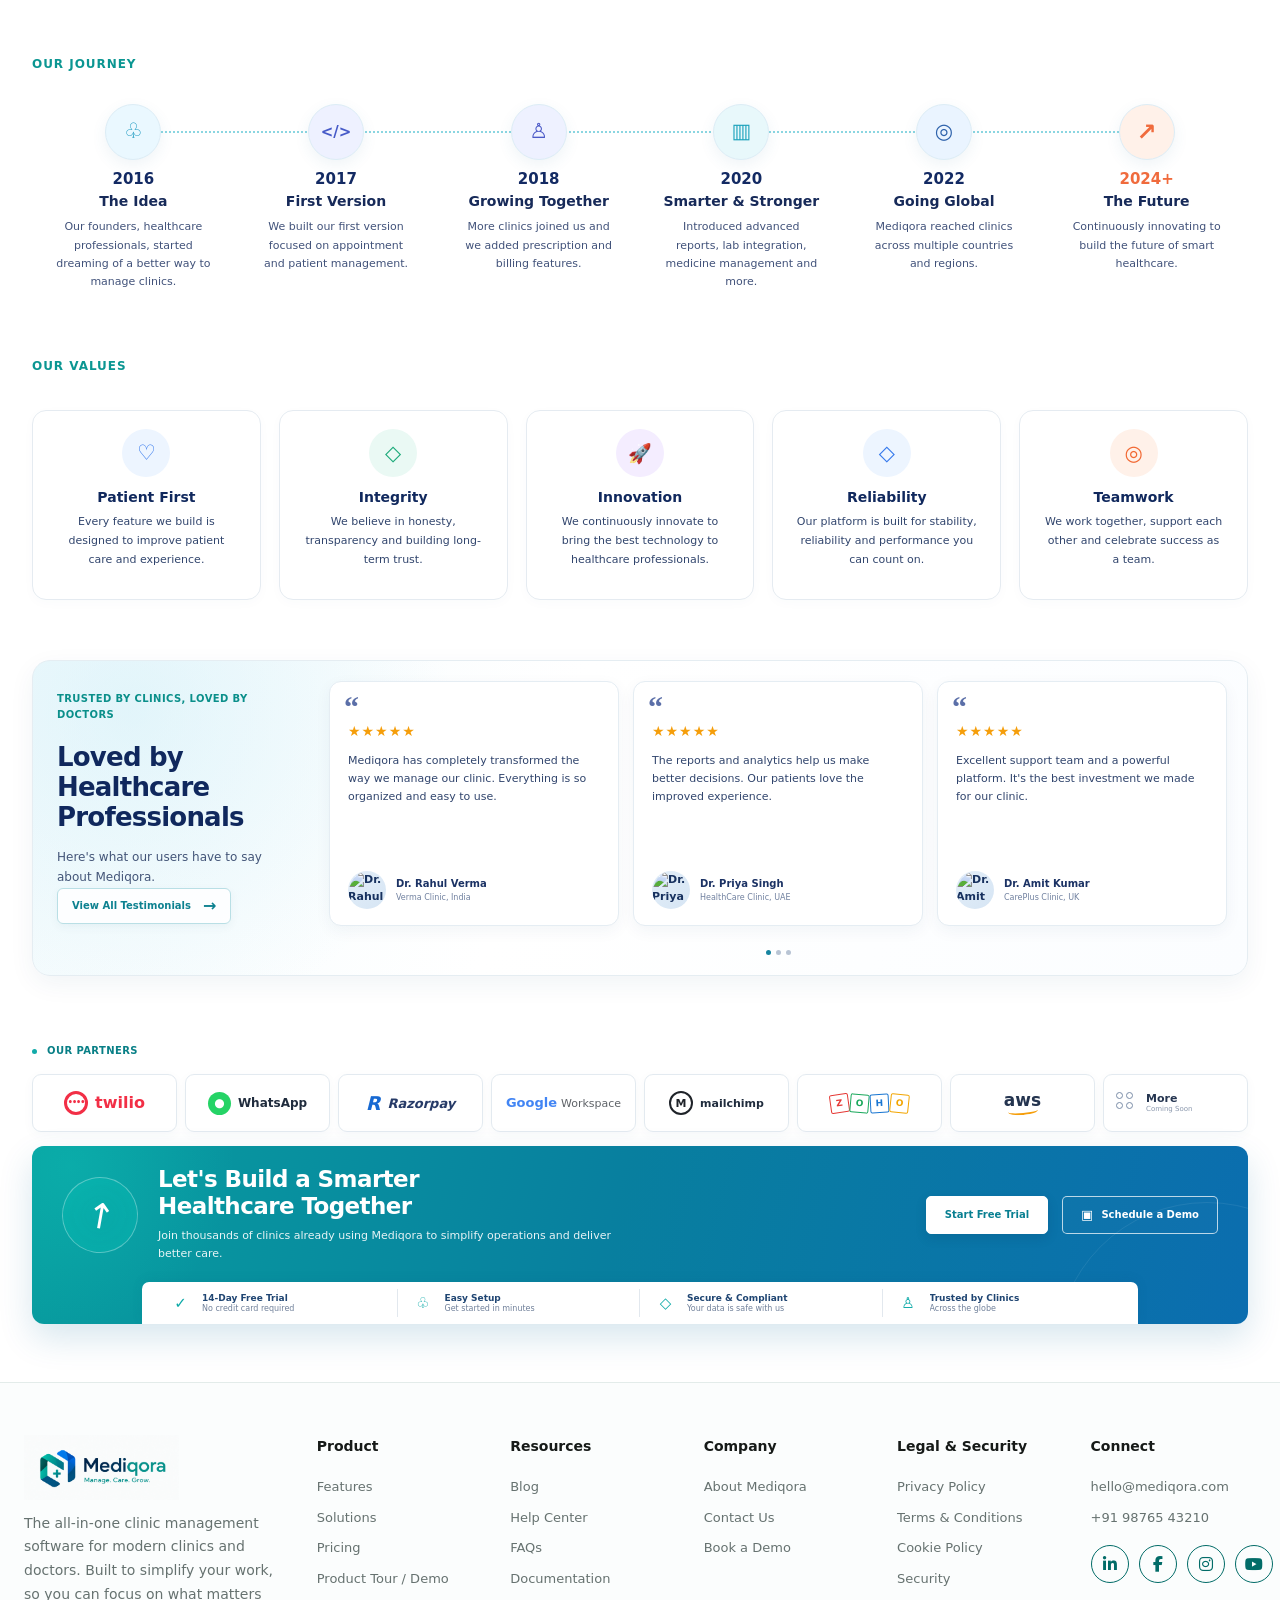
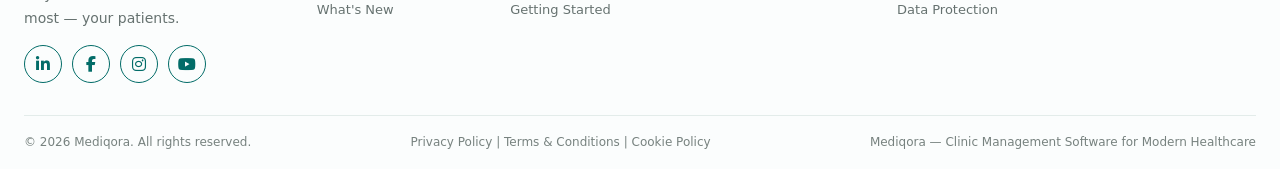
==== commit 622d5d24: "updated code" ====
--- a/aboutus.html
+++ b/aboutus.html
@@ -31,12 +31,41 @@
       </section>
       <section class="container section-sm">
         <div class="stats-strip reveal">
-          <div><strong>1000+</strong><span>Clinics Trust Us</span></div>
-          <div><strong>50,000+</strong><span>Happy Users</span></div>
-          <div><strong>8+</strong><span>Years of Excellence</span></div>
-          <div><strong>1M+</strong><span>Appointments Managed</span></div>
-          <div><strong>99.9%</strong><span>Uptime & Reliability</span></div>
-          <div><strong>25+</strong><span>Countries Reached</span></div>
+          <div class="stat-item">
+            
+            <strong>1000+</strong>
+            <span>Clinics Trust Us</span>
+          </div>
+
+          <div class="stat-item">
+            
+            <strong>50,000+</strong>
+            <span>Happy Users</span>
+          </div>
+
+          <div class="stat-item">
+            
+            <strong>8+</strong>
+            <span>Years of Excellence</span>
+          </div>
+
+          <div class="stat-item">
+            
+            <strong>1M+</strong>
+            <span>Appointments Managed</span>
+          </div>
+
+          <div class="stat-item">
+            
+            <strong>99.9%</strong>
+            <span>Uptime & Reliability</span>
+          </div>
+
+          <div class="stat-item">
+            
+            <strong>25+</strong>
+            <span>Countries Reached</span>
+          </div>
         </div>
       </section>
       <section class="container section story">
@@ -60,7 +89,7 @@
             </p>
           </div>
           <div class="story-visual reveal">
-            <div class="people">👨🏻‍⚕️ 👩🏻‍⚕️ 👩🏽‍⚕️</div>
+            <img src="" alt="" />
             <div class="mission">
               <span class="icon">♡</span>
               <h3>Our Mission</h3>
@@ -76,31 +105,44 @@
         <div class="section-title">
           <span class="eyebrow">What makes Mediqora different</span>
         </div>
+
         <div class="grid-5 values reveal">
           <article class="card">
             <span class="icon blue">▦</span>
             <h3>All-in-One Platform</h3>
             <p>Everything you need to run your clinic in one place.</p>
           </article>
+
           <article class="card">
             <span class="icon">👍</span>
             <h3>Easy to Use</h3>
-            <p>Simple interface your team will love.</p>
-          </article>
+            <p>
+              Simple interface that your team will love. No complex training
+              required.
+            </p>
+          </article>
+
           <article class="card">
             <span class="icon">◈</span>
-            <h3>Secure & Compliant</h3>
-            <p>Encrypted data with best-practice controls.</p>
-          </article>
+            <h3>Secure &amp; Compliant</h3>
+            <p>
+              Your data is encrypted and always protected. We follow industry
+              best practices.
+            </p>
+          </article>
+
           <article class="card">
             <span class="icon blue">▣</span>
             <h3>Accessible Anywhere</h3>
-            <p>Desktop, tablet and mobile access.</p>
-          </article>
+            <p>
+              Access your clinic from any device - desktop, tablet or mobile.
+            </p>
+          </article>
+
           <article class="card">
             <span class="icon">↗</span>
             <h3>Scalable for Growth</h3>
-            <p>Mediqora grows with your clinic.</p>
+            <p>Whether you have one clinic or many, Mediqora grows with you.</p>
           </article>
         </div>
       </section>
@@ -108,119 +150,330 @@
         <div class="section-title">
           <span class="eyebrow">Our Journey</span>
         </div>
+
         <div class="timeline reveal">
           <article>
             <b>2016</b>
             <h3>The Idea</h3>
-            <p>We started dreaming of a better way to manage clinics.</p>
-          </article>
+            <p>
+              Our founders, healthcare professionals, started dreaming of a
+              better way to manage clinics.
+            </p>
+          </article>
+
           <article>
             <b>2017</b>
             <h3>First Version</h3>
             <p>
-              Our first product focused on appointment and patient management.
-            </p>
-          </article>
+              We built our first version focused on appointment and patient
+              management.
+            </p>
+          </article>
+
           <article>
             <b>2018</b>
             <h3>Growing Together</h3>
-            <p>More clinics joined us and the platform expanded.</p>
-          </article>
+            <p>
+              More clinics joined us and we added prescription and billing
+              features.
+            </p>
+          </article>
+
           <article>
             <b>2020</b>
-            <h3>Smarter & Stronger</h3>
-            <p>Reports, labs, medicine and workflows became connected.</p>
-          </article>
+            <h3>Smarter &amp; Stronger</h3>
+            <p>
+              Introduced advanced reports, lab integration, medicine management
+              and more.
+            </p>
+          </article>
+
           <article>
             <b>2022</b>
             <h3>Going Global</h3>
-            <p>Mediqora reached clinics across multiple countries.</p>
-          </article>
+            <p>
+              Mediqora reached clinics across multiple countries and regions.
+            </p>
+          </article>
+
           <article>
             <b>2024+</b>
             <h3>The Future</h3>
-            <p>We continue innovating for smarter healthcare.</p>
+            <p>
+              Continuously innovating to build the future of smart healthcare.
+            </p>
           </article>
         </div>
       </section>
       <section class="container section-sm">
-        <div class="section-title"><span class="eyebrow">Our Values</span></div>
+        <div class="section-title">
+          <span class="eyebrow">Our Values</span>
+        </div>
+
         <div class="grid-5 values reveal">
           <article class="card">
-            <span class="icon blue">♡</span>
+            <span class="icon value-icon patient-icon">♡</span>
+
             <h3>Patient First</h3>
-            <p>Every feature is designed to improve care.</p>
-          </article>
-          <article class="card">
-            <span class="icon">✓</span>
+
+            <p>
+              Every feature we build is designed to improve patient care and
+              experience.
+            </p>
+          </article>
+
+          <article class="card">
+            <span class="icon value-icon integrity-icon">◇</span>
+
             <h3>Integrity</h3>
-            <p>We believe in honesty and transparency.</p>
-          </article>
-          <article class="card">
-            <span class="icon purple">🚀</span>
+
+            <p>
+              We believe in honesty, transparency and building long-term trust.
+            </p>
+          </article>
+
+          <article class="card">
+            <span class="icon value-icon innovation-icon">🚀</span>
+
             <h3>Innovation</h3>
-            <p>We continuously improve our technology.</p>
-          </article>
-          <article class="card">
-            <span class="icon blue">◇</span>
+
+            <p>
+              We continuously innovate to bring the best technology to
+              healthcare professionals.
+            </p>
+          </article>
+
+          <article class="card">
+            <span class="icon value-icon reliability-icon">◇</span>
+
             <h3>Reliability</h3>
-            <p>Stable, dependable performance you can trust.</p>
-          </article>
-          <article class="card">
-            <span class="icon orange">◎</span>
+
+            <p>
+              Our platform is built for stability, reliability and performance
+              you can count on.
+            </p>
+          </article>
+
+          <article class="card">
+            <span class="icon value-icon teamwork-icon">◎</span>
+
             <h3>Teamwork</h3>
-            <p>We celebrate success as one team.</p>
+
+            <p>
+              We work together, support each other and celebrate success as a
+              team.
+            </p>
           </article>
         </div>
       </section>
       <section class="container section-sm reveal">
-        <div class="soft-card testimonial-wrap">
-          <div>
-            <span class="eyebrow">Trusted by clinics</span>
+        <div class="testimonial-section">
+          <div class="testimonial-intro">
+            <span class="eyebrow">Trusted by clinics, loved by doctors</span>
+
             <h2>Loved by Healthcare Professionals</h2>
-            <p>Here’s what our users have to say about Mediqora.</p>
-          </div>
-          <div class="grid-3">
-            <article class="quote">
-              ★★★★★
+
+            <p>Here's what our users have to say about Mediqora.</p>
+
+            <a href="#" class="testimonial-btn">
+              View All Testimonials
+              <span>→</span>
+            </a>
+          </div>
+
+          <div class="testimonial-cards">
+            <article class="testimonial-card">
+              <span class="quote-mark">“</span>
+
+              <div class="testimonial-stars">★★★★★</div>
+
               <p>
                 Mediqora has completely transformed the way we manage our
-                clinic.
+                clinic. Everything is so organized and easy to use.
               </p>
-              <b>Dr. Rahul Verma</b>
+
+              <div class="testimonial-user">
+                <div class="testimonial-avatar">
+                  <img
+                    src="assets/images/testimonials/rahul-verma.jpg"
+                    alt="Dr. Rahul Verma"
+                  />
+                </div>
+
+                <div>
+                  <strong>Dr. Rahul Verma</strong>
+                  <small>Verma Clinic, India</small>
+                </div>
+              </div>
             </article>
-            <article class="quote">
-              ★★★★★
-              <p>The reports and analytics help us make better decisions.</p>
-              <b>Dr. Priya Singh</b>
+
+            <article class="testimonial-card">
+              <span class="quote-mark">“</span>
+
+              <div class="testimonial-stars">★★★★★</div>
+
+              <p>
+                The reports and analytics help us make better decisions. Our
+                patients love the improved experience.
+              </p>
+
+              <div class="testimonial-user">
+                <div class="testimonial-avatar">
+                  <img
+                    src="assets/images/testimonials/priya-singh.jpg"
+                    alt="Dr. Priya Singh"
+                  />
+                </div>
+
+                <div>
+                  <strong>Dr. Priya Singh</strong>
+                  <small>HealthCare Clinic, UAE</small>
+                </div>
+              </div>
             </article>
-            <article class="quote">
-              ★★★★★
-              <p>Excellent support team and a powerful platform.</p>
-              <b>Dr. Amit Kumar</b>
+
+            <article class="testimonial-card">
+              <span class="quote-mark">“</span>
+
+              <div class="testimonial-stars">★★★★★</div>
+
+              <p>
+                Excellent support team and a powerful platform. It's the best
+                investment we made for our clinic.
+              </p>
+
+              <div class="testimonial-user">
+                <div class="testimonial-avatar">
+                  <img
+                    src="assets/images/testimonials/amit-kumar.jpg"
+                    alt="Dr. Amit Kumar"
+                  />
+                </div>
+
+                <div>
+                  <strong>Dr. Amit Kumar</strong>
+                  <small>CarePlus Clinic, UK</small>
+                </div>
+              </div>
             </article>
           </div>
-        </div>
-      </section>
-      <section class="container section-sm reveal">
-        <div class="cta">
-          <div class="cta-inner">
+
+          <div class="testimonial-dots">
+            <span class="active"></span>
+            <span></span>
+            <span></span>
+          </div>
+        </div>
+      </section>
+      <section class="container section-sm partners-cta-section reveal">
+        <div class="partners-heading">
+          <span class="eyebrow">Our Partners</span>
+        </div>
+
+        <div class="partners-strip">
+          <div class="partner-card twilio-partner">
+            <span class="partner-mark">••••</span>
+            <strong>twilio</strong>
+          </div>
+
+          <div class="partner-card whatsapp-partner">
+            <span class="partner-mark">●</span>
+            <strong>WhatsApp</strong>
+          </div>
+
+          <div class="partner-card razorpay-partner">
+            <span class="partner-mark">R</span>
+            <strong>Razorpay</strong>
+          </div>
+
+          <div class="partner-card google-partner">
+            <span class="google-wordmark">Google</span>
+            <strong>Workspace</strong>
+          </div>
+
+          <div class="partner-card mailchimp-partner">
+            <span class="partner-mark">M</span>
+            <strong>mailchimp</strong>
+          </div>
+
+          <div class="partner-card zoho-partner">
+            <span class="zoho-box z1">Z</span>
+            <span class="zoho-box z2">O</span>
+            <span class="zoho-box z3">H</span>
+            <span class="zoho-box z4">O</span>
+          </div>
+
+          <div class="partner-card aws-partner">
+            <strong>aws</strong>
+            <span class="aws-smile"></span>
+          </div>
+
+          <div class="partner-card more-partner">
+            <span class="more-grid">
+              <i></i><i></i><i></i><i></i>
+            </span>
             <div>
-              <h2>Let's Build a Smarter Healthcare Together</h2>
-              <p>
-                Join thousands of clinics already using Mediqora to simplify
-                operations and deliver better care.
-              </p>
-            </div>
-            <div class="actions">
-              <a class="btn btn-secondary" href="pricing.html"
-                >Start Free Trial</a
-              ><a
-                class="btn btn-ghost"
-                style="color: white; border-color: white"
-                href="bookdemo.html"
-                >Schedule a Demo</a
-              >
+              <strong>More</strong>
+              <small>Coming Soon</small>
+            </div>
+          </div>
+        </div>
+
+        <div class="smart-cta">
+          <div class="smart-cta-main">
+            <div class="smart-cta-copy">
+              <div class="smart-cta-icon">↗</div>
+
+              <div>
+                <h2>Let's Build a Smarter<br />Healthcare Together</h2>
+                <p>
+                  Join thousands of clinics already using Mediqora to simplify
+                  operations and deliver better care.
+                </p>
+              </div>
+            </div>
+
+            <div class="smart-cta-actions">
+              <a class="smart-btn smart-btn-light" href="pricing.html">
+                Start Free Trial
+              </a>
+              <a class="smart-btn smart-btn-outline" href="bookdemo.html">
+                <span class="smart-btn-icon">▣</span> Schedule a Demo
+              </a>
+            </div>
+          </div>
+
+          <div class="smart-cta-benefits">
+            <div class="smart-benefit">
+              <span class="smart-benefit-icon">✓</span>
+              <div>
+                <strong>14-Day Free Trial</strong>
+                <small>No credit card required</small>
+              </div>
+            </div>
+
+            <div class="smart-benefit">
+              <span class="smart-benefit-icon">♧</span>
+              <div>
+                <strong>Easy Setup</strong>
+                <small>Get started in minutes</small>
+              </div>
+            </div>
+
+            <div class="smart-benefit">
+              <span class="smart-benefit-icon">◇</span>
+              <div>
+                <strong>Secure &amp; Compliant</strong>
+                <small>Your data is safe with us</small>
+              </div>
+            </div>
+
+            <div class="smart-benefit">
+              <span class="smart-benefit-icon">♙</span>
+              <div>
+                <strong>Trusted by Clinics</strong>
+                <small>Across the globe</small>
+              </div>
             </div>
           </div>
         </div>
@@ -228,4 +481,4 @@
     </main>
     <div data-footer></div>
   </body>
-</html>
+</html>
--- a/css/aboutus.css
+++ b/css/aboutus.css
@@ -4,6 +4,7 @@
   --navy-2: #263330;
   --teal: #026c68;
   --teal-dark: #0e6362;
+  --blog-teal: #0b9692;
   --teal-soft: #eef8f7;
   --blue: #2691ae;
   --blue-soft: #edf7fc;
@@ -18,7 +19,7 @@
   --shadow-sm: 0 8px 24px rgba(4, 76, 75, 0.07);
   --radius: 22px;
   --radius-sm: 14px;
-  --max: 1240px;
+  --max: 1600px;
 }
 * {
   box-sizing: border-box;
@@ -90,7 +91,7 @@
   padding: 6px 11px;
   border-radius: 999px;
   background: var(--teal-soft);
-  color: var(--teal-dark);
+  color: var(--blog-teal);
   font-weight: 800;
   font-size: 12px;
   letter-spacing: 0.04em;
@@ -191,7 +192,7 @@
   display: inline-grid;
   place-items: center;
   background: var(--teal-soft);
-  color: var(--teal-dark);
+  color: var(--blog-teal);
   font-size: 21px;
   font-weight: 800;
   border: 1px solid rgba(0, 167, 157, 0.12);
@@ -232,7 +233,7 @@
 .btn-secondary {
   background: #fff;
   border-color: #b8d9d5;
-  color: var(--teal-dark);
+  color: var(--blog-teal);
 }
 .btn-navy {
   background: linear-gradient(135deg, #0b5571, #0b6a83);
@@ -272,12 +273,12 @@
   display: grid;
   place-items: center;
   border: 1px solid var(--teal);
-  color: var(--teal-dark);
+  color: var(--blog-teal);
   font-size: 11px;
   font-weight: 900;
 }
 .section-title {
-  margin-bottom: 34px;
+  margin-bottom: 10px;
 }
 .section-title .eyebrow {
   margin-bottom: 14px;
@@ -418,6 +419,7 @@
   top: 0;
   z-index: 60;
   background: rgba(255, 255, 255, 0.88);
+  -webkit-backdrop-filter: blur(14px);
   backdrop-filter: blur(14px);
   border-bottom: 1px solid rgba(219, 231, 239, 0.8);
 }
@@ -550,7 +552,7 @@
   padding: 5px 0;
 }
 .footer-col a:hover {
-  color: var(--teal-dark);
+  color: var(--blog-teal);
 }
 .footer-bottom {
   border-top: 1px solid var(--line);
@@ -620,7 +622,7 @@
 }
 .dash-logo {
   font-weight: 900;
-  color: var(--teal-dark);
+  color: var(--blog-teal);
   font-size: 13px;
 }
 .dash-grid {
@@ -819,34 +821,111 @@
   height: 20px;
   border: 1px solid var(--teal);
   border-radius: 50%;
-  color: var(--teal-dark);
+  color: var(--blog-teal);
   font-size: 11px;
 }
 .stats-strip {
   display: grid;
-  grid-template-columns: repeat(auto-fit, minmax(150px, 1fr));
-  border: 1px solid var(--line);
-  border-radius: 17px;
-  background: white;
-  box-shadow: var(--shadow-sm);
+  grid-template-columns: repeat(6, minmax(0, 1fr));
+  width: 100%;
+  background: #ffffff;
+  border: 1px solid #e5edf2;
+  border-radius: 18px;
+  box-shadow: 0 8px 26px rgba(26, 66, 110, 0.07);
   overflow: hidden;
 }
+
 .stats-strip > div {
-  padding: 22px;
+  position: relative;
+  min-width: 0;
+  min-height: 145px;
+  padding: 17px 12px 19px;
+  display: flex;
+  flex-direction: column;
+  align-items: center;
+  justify-content: center;
   text-align: center;
-  border-right: 1px solid var(--line);
-}
+  border-right: 1px solid #e8edf2;
+}
+
 .stats-strip > div:last-child {
   border-right: 0;
 }
+
+.stats-strip > div::before {
+  width: 46px;
+  height: 46px;
+  min-width: 46px;
+  margin-bottom: 8px;
+  border-radius: 50%;
+  display: grid;
+  place-items: center;
+  background: #edf5ff;
+  color: #2774ee;
+  font-size: 20px;
+  line-height: 1;
+}
+
+.stats-strip > div:nth-child(1)::before {
+  content: "🏥";
+  background: #edf5ff;
+}
+
+.stats-strip > div:nth-child(2)::before {
+  content: "☺";
+  background: #edf5ff;
+  color: #2f80ed;
+  font-size: 25px;
+}
+
+.stats-strip > div:nth-child(3)::before {
+  content: "▣";
+  background: #eaf9f7;
+  color: #14a99d;
+  font-size: 22px;
+}
+
+.stats-strip > div:nth-child(4)::before {
+  content: "▤";
+  background: #eaf9f7;
+  color: #14a99d;
+  font-size: 22px;
+}
+
+.stats-strip > div:nth-child(5)::before {
+  content: "♢";
+  background: #eaf9f3;
+  color: #19a979;
+  font-size: 27px;
+  font-weight: 700;
+}
+
+.stats-strip > div:nth-child(6)::before {
+  content: "◎";
+  background: #eaf9f7;
+  color: #14a99d;
+  font-size: 25px;
+  font-weight: 700;
+}
+
 .stats-strip strong {
   display: block;
-  font-size: 26px;
-  color: var(--navy);
-}
+  margin: 0;
+  color: #08275f;
+  font-size: 25px;
+  font-weight: 800;
+  line-height: 1.15;
+  letter-spacing: -0.45px;
+}
+
 .stats-strip span {
+  display: block;
+  margin-top: 5px;
+  color: #435578;
   font-size: 12px;
-  color: var(--muted);
+  font-weight: 600;
+  line-height: 1.35;
+  white-space: nowrap;
 }
 
 @media (max-width: 980px) {
@@ -1070,80 +1149,642 @@
   font-size: 13px;
   color: var(--muted);
 }
+.values {
+  display: grid;
+  grid-template-columns: repeat(5, minmax(0, 1fr));
+  gap: 18px;
+}
+
 .values .card {
+  min-width: 0;
+  min-height: 190px;
+  padding: 18px 20px 22px;
   text-align: center;
-  box-shadow: none;
-}
+  display: flex;
+  flex-direction: column;
+  align-items: center;
+  justify-content: flex-start;
+  background: #ffffff;
+  border: 1px solid #e5ebf1;
+  border-radius: 14px;
+  box-shadow: 0 3px 12px rgba(34, 66, 110, 0.025);
+}
+
+.values .value-icon {
+  width: 48px;
+  height: 48px;
+  min-width: 48px;
+  min-height: 48px;
+  flex: 0 0 48px;
+  margin: 0 0 11px;
+  border-radius: 50%;
+  display: grid;
+  place-items: center;
+  font-size: 21px;
+  font-weight: 700;
+  line-height: 1;
+  border: 0;
+}
+
+.values .patient-icon {
+  background: #edf5ff;
+  color: #3478ec;
+}
+
+.values .integrity-icon {
+  background: #eaf9f4;
+  color: #19a978;
+}
+
+.values .innovation-icon {
+  background: #f4edff;
+  color: #8b51df;
+  font-size: 19px;
+}
+
+.values .reliability-icon {
+  background: #edf5ff;
+  color: #3478ec;
+}
+
+.values .teamwork-icon {
+  background: #fff1e9;
+  color: #f26832;
+}
+
 .values .card h3 {
-  font-size: 15px;
-  margin: 13px 0 6px;
-}
+  margin: 0 0 7px;
+  color: #10285d;
+  font-size: 14px;
+  font-weight: 800;
+  line-height: 1.3;
+}
+
 .values .card p {
-  font-size: 12px;
-  color: var(--muted);
-}
+  width: 100%;
+  max-width: 180px;
+  margin: 0 auto;
+  color: #31456d;
+  font-size: 11px;
+  font-weight: 500;
+  line-height: 1.7;
+}
+
+@media (min-width: 1600px) {
+  .values {
+    gap: 22px;
+  }
+
+  .values .card {
+    min-height: 205px;
+    padding: 20px 24px 24px;
+  }
+
+  .values .value-icon {
+    width: 52px;
+    height: 52px;
+    min-width: 52px;
+    min-height: 52px;
+    flex-basis: 52px;
+    font-size: 22px;
+  }
+
+  .values .card h3 {
+    font-size: 15px;
+  }
+
+  .values .card p {
+    max-width: 195px;
+    font-size: 12px;
+  }
+}
+
+@media (max-width: 1199px) {
+  .values {
+    grid-template-columns: repeat(3, minmax(0, 1fr));
+  }
+}
+
+@media (max-width: 900px) {
+  .values {
+    grid-template-columns: repeat(2, minmax(0, 1fr));
+  }
+}
+
+@media (max-width: 600px) {
+  .values {
+    grid-template-columns: 1fr;
+  }
+
+  .values .card {
+    min-height: 175px;
+  }
+
+  .values .card p {
+    max-width: 260px;
+  }
+}
+.journey {
+  padding-top: 40px;
+  padding-bottom: 46px;
+}
+
+.journey .section-title {
+  margin-bottom: 10px;
+}
+
 .timeline {
+  position: relative;
   display: grid;
-  grid-template-columns: repeat(6, 1fr);
-  gap: 10px;
-  position: relative;
-}
+  grid-template-columns: repeat(6, minmax(0, 1fr));
+  gap: 0;
+  align-items: start;
+}
+
 .timeline::before {
   content: "";
   position: absolute;
   top: 27px;
-  left: 6%;
-  right: 6%;
-  border-top: 1px dashed #6ccbc5;
-}
+  left: 8%;
+  right: 8%;
+  border-top: 2px dotted #8bd6e1;
+  z-index: 0;
+}
+
 .timeline article {
+  position: relative;
+  z-index: 1;
   text-align: center;
-  position: relative;
-  padding-top: 58px;
-}
+  padding: 66px 16px 0;
+  min-width: 0;
+}
+
 .timeline article::before {
   content: "✦";
   position: absolute;
-  top: 3px;
+  top: 0;
   left: 50%;
   transform: translateX(-50%);
-  width: 48px;
-  height: 48px;
+  width: 54px;
+  height: 54px;
   border-radius: 50%;
   display: grid;
   place-items: center;
-  background: #eef9fb;
-  border: 1px solid var(--line);
-  color: var(--teal);
-  font-size: 18px;
-}
+  background: #eef8ff;
+  border: 1px solid #dcecf5;
+  color: #2f87cc;
+  font-size: 21px;
+  font-weight: 700;
+  box-shadow: 0 5px 15px rgba(48, 112, 153, 0.08);
+}
+
+.timeline article:nth-child(1)::before {
+  content: "♧";
+  background: #eaf8ff;
+  color: #1d9ac1;
+}
+
+.timeline article:nth-child(2)::before {
+  content: "</>";
+  background: #eef1ff;
+  color: #465ac8;
+  font-size: 15px;
+}
+
+.timeline article:nth-child(3)::before {
+  content: "♙";
+  background: #eef1ff;
+  color: #4c5ac7;
+}
+
+.timeline article:nth-child(4)::before {
+  content: "▥";
+  background: #e8f8fb;
+  color: #20a4bd;
+}
+
+.timeline article:nth-child(5)::before {
+  content: "◎";
+  background: #eaf4ff;
+  color: #2f63ac;
+}
+
+.timeline article:nth-child(6)::before {
+  content: "↗";
+  background: #fff1e9;
+  color: #f06b3d;
+  font-size: 24px;
+}
+
 .timeline b {
-  color: var(--navy);
-}
+  display: block;
+  margin: 0 0 4px;
+  color: #132a63;
+  font-size: 15px;
+  font-weight: 800;
+  line-height: 1.2;
+}
+
+.timeline article:last-child b {
+  color: #f06b3d;
+}
+
 .timeline h3 {
+  margin: 0 0 8px;
+  color: #172a59;
   font-size: 14px;
-  margin: 4px 0;
-}
+  font-weight: 800;
+  line-height: 1.3;
+}
+
 .timeline p {
+  max-width: 155px;
+  margin: 0 auto;
+  color: #41527a;
   font-size: 11px;
-  color: var(--muted);
-}
-.testimonial-wrap {
+  font-weight: 500;
+  line-height: 1.65;
+}
+
+@media (min-width: 1600px) {
+  .timeline article {
+    padding-left: 26px;
+    padding-right: 26px;
+  }
+
+  .timeline p {
+    max-width: 175px;
+    font-size: 12px;
+  }
+
+  .timeline b {
+    font-size: 16px;
+  }
+
+  .timeline h3 {
+    font-size: 15px;
+  }
+
+  .timeline article::before {
+    width: 58px;
+    height: 58px;
+  }
+
+  .timeline::before {
+    top: 29px;
+  }
+}
+
+@media (max-width: 1199px) {
+  .timeline {
+    grid-template-columns: repeat(3, minmax(0, 1fr));
+    gap: 35px 0;
+  }
+
+  .timeline::before {
+    display: none;
+  }
+
+  .timeline article {
+    padding-top: 64px;
+  }
+
+  .timeline p {
+    max-width: 190px;
+  }
+}
+
+@media (max-width: 767px) {
+  .timeline {
+    grid-template-columns: repeat(2, minmax(0, 1fr));
+    gap: 30px 10px;
+  }
+
+  .timeline article {
+    padding: 62px 8px 0;
+  }
+
+  .timeline article::before {
+    width: 50px;
+    height: 50px;
+  }
+
+  .timeline b {
+    font-size: 14px;
+  }
+
+  .timeline h3 {
+    font-size: 13px;
+  }
+
+  .timeline p {
+    max-width: 160px;
+    font-size: 10px;
+  }
+}
+
+@media (max-width: 480px) {
+  .timeline {
+    grid-template-columns: 1fr;
+    gap: 26px;
+  }
+
+  .timeline article {
+    padding-top: 62px;
+  }
+
+  .timeline p {
+    max-width: 260px;
+    font-size: 11px;
+  }
+}
+.testimonial-section {
+  position: relative;
   display: grid;
-  grid-template-columns: 260px 1fr;
-  gap: 25px;
-}
-.quote {
-  background: #fff;
-  border: 1px solid var(--line);
-  border-radius: 14px;
-  padding: 18px;
+  grid-template-columns: 250px minmax(0, 1fr);
+  gap: 26px;
+  align-items: stretch;
+  padding: 20px;
+  border-radius: 18px;
+  background:
+    radial-gradient(
+      circle at 8% 16%,
+      rgba(209, 239, 248, 0.55),
+      transparent 28%
+    ),
+    linear-gradient(110deg, #f4fbfd 0%, #ffffff 42%, #fbfdff 100%);
+  border: 1px solid #e5edf2;
+  box-shadow: 0 8px 26px rgba(23, 66, 108, 0.06);
+}
+
+.testimonial-intro {
+  display: flex;
+  flex-direction: column;
+  align-items: flex-start;
+  justify-content: flex-start;
+  padding: 4px 4px 2px;
+}
+
+.testimonial-intro .eyebrow {
+  margin-bottom: 14px;
+  font-size: 10px;
+  font-weight: 800;
+  letter-spacing: 0.04em;
+  text-transform: uppercase;
+  color: #0a8f8a;
+}
+
+.testimonial-intro h2 {
+  max-width: 230px;
+  margin: 0 0 14px;
+  color: #10285d;
+  font-family: Inter, ui-sans-serif, system-ui, sans-serif;
+  font-size: 26px;
+  font-weight: 800;
+  line-height: 1.15;
+  letter-spacing: -0.03em;
+}
+
+.testimonial-intro p {
+  max-width: 220px;
+  margin: 0;
+  color: #435578;
+  font-size: 12px;
+  font-weight: 500;
+  line-height: 1.7;
+}
+
+.testimonial-btn {
+  min-height: 36px;
+  margin-top: auto;
+  padding: 0 14px;
+  display: inline-flex;
+  align-items: center;
+  justify-content: center;
+  gap: 12px;
+  border: 1px solid #b9dfe5;
+  border-radius: 6px;
+  background: rgba(255, 255, 255, 0.88);
+  color: #0d8190;
+  font-size: 10px;
+  font-weight: 700;
+  box-shadow: 0 3px 10px rgba(16, 70, 105, 0.05);
+  transition: 0.25s ease;
+}
+
+.testimonial-btn:hover {
+  transform: translateY(-2px);
+  border-color: #61bdc9;
+}
+
+.testimonial-btn span {
+  font-size: 16px;
+  line-height: 1;
+}
+
+.testimonial-cards {
+  display: grid;
+  grid-template-columns: repeat(3, minmax(0, 1fr));
+  gap: 14px;
+}
+
+.testimonial-card {
+  position: relative;
+  min-width: 0;
+  min-height: 190px;
+  padding: 18px 18px 16px;
+  display: flex;
+  flex-direction: column;
+  background: #ffffff;
+  border: 1px solid #e5edf3;
+  border-radius: 12px;
+  box-shadow: 0 5px 16px rgba(20, 58, 100, 0.05);
+}
+.testimonial-avatar {
+  width: 42px;
+  height: 42px;
+  min-width: 42px;
+  border-radius: 50%;
+  overflow: hidden;
+  flex-shrink: 0;
+  background: #eef4f8;
+}
+
+.testimonial-avatar img {
+  width: 100%;
+  height: 100%;
+  display: block;
+  object-fit: cover;
+  object-position: center;
+  border-radius: 50%;
+}
+
+.quote-mark {
+  position: absolute;
+  top: 10px;
+  left: 14px;
+  color: #5b6fa8;
+  font-family: Georgia, serif;
+  font-size: 30px;
+  font-weight: 700;
+  line-height: 1;
+}
+
+.testimonial-stars {
+  margin: 20px 0 9px;
   color: #f59e0b;
-}
-.quote p,
-.quote b {
-  color: var(--ink);
-  font-size: 13px;
+  font-size: 14px;
+  letter-spacing: 1px;
+}
+
+.testimonial-card > p {
+  margin: 0 0 18px;
+  color: #31456d;
+  font-size: 11px;
+  font-weight: 500;
+  line-height: 1.65;
+}
+
+.testimonial-user {
+  margin-top: auto;
+  display: flex;
+  align-items: center;
+  gap: 10px;
+}
+
+.testimonial-avatar {
+  width: 38px;
+  height: 38px;
+  min-width: 38px;
+  border-radius: 50%;
+  display: grid;
+  place-items: center;
+  background: linear-gradient(135deg, #e3eef8, #d6e5f4);
+  color: #17315f;
+  font-size: 11px;
+  font-weight: 800;
+}
+
+.testimonial-user strong {
+  display: block;
+  margin: 0 0 2px;
+  color: #1b3264;
+  font-size: 10px;
+  font-weight: 800;
+  line-height: 1.3;
+}
+
+.testimonial-user small {
+  display: block;
+  color: #70809f;
+  font-size: 8px;
+  line-height: 1.4;
+}
+
+.testimonial-dots {
+  grid-column: 2;
+  display: flex;
+  justify-content: center;
+  align-items: center;
+  gap: 5px;
+  margin-top: -2px;
+}
+
+.testimonial-dots span {
+  width: 5px;
+  height: 5px;
+  border-radius: 50%;
+  background: #b8c4d4;
+}
+
+.testimonial-dots span.active {
+  background: #1684a0;
+}
+
+@media (min-width: 1600px) {
+  .testimonial-section {
+    grid-template-columns: 290px minmax(0, 1fr);
+    gap: 32px;
+    padding: 24px;
+  }
+
+  .testimonial-intro h2 {
+    max-width: 260px;
+    font-size: 30px;
+  }
+
+  .testimonial-intro p {
+    max-width: 250px;
+    font-size: 13px;
+  }
+
+  .testimonial-card {
+    min-height: 215px;
+    padding: 20px;
+  }
+
+  .testimonial-card > p {
+    font-size: 16px;
+  }
+
+  .testimonial-user strong {
+    font-size: 11px;
+  }
+
+  .testimonial-user small {
+    font-size: 9px;
+  }
+}
+
+@media (max-width: 1199px) {
+  .testimonial-section {
+    grid-template-columns: 1fr;
+  }
+
+  .testimonial-intro {
+    max-width: 600px;
+  }
+
+  .testimonial-intro h2,
+  .testimonial-intro p {
+    max-width: 100%;
+  }
+
+  .testimonial-btn {
+    margin-top: 20px;
+  }
+
+  .testimonial-dots {
+    grid-column: 1;
+  }
+}
+
+@media (max-width: 900px) {
+  .testimonial-cards {
+    grid-template-columns: repeat(2, minmax(0, 1fr));
+  }
+
+  .testimonial-card:last-child {
+    grid-column: 1 / -1;
+  }
+}
+
+@media (max-width: 600px) {
+  .testimonial-section {
+    padding: 16px;
+  }
+
+  .testimonial-cards {
+    grid-template-columns: 1fr;
+  }
+
+  .testimonial-card:last-child {
+    grid-column: auto;
+  }
+
+  .testimonial-intro h2 {
+    font-size: 24px;
+  }
 }
 @media (max-width: 900px) {
   .timeline {
@@ -1152,9 +1793,9 @@
   .timeline::before {
     display: none;
   }
-  .testimonial-wrap {
+  /* .testimonial-wrap {
     grid-template-columns: 1fr;
-  }
+  } */
   .values.grid-5 {
     grid-template-columns: repeat(2, 1fr);
   }
@@ -1488,27 +2129,48 @@
 }
 body::before {
   background:
-    radial-gradient(circle at 9% 6%, rgba(208, 240, 247, .48), transparent 25%),
-    radial-gradient(circle at 88% 12%, rgba(231, 246, 248, .58), transparent 22%),
+    radial-gradient(
+      circle at 9% 6%,
+      rgba(208, 240, 247, 0.48),
+      transparent 25%
+    ),
+    radial-gradient(
+      circle at 88% 12%,
+      rgba(231, 246, 248, 0.58),
+      transparent 22%
+    ),
     linear-gradient(180deg, #ffffff 0%, #fbfdfe 48%, #ffffff 100%);
 }
-h1, h2 {
+h1,
+h2 {
   color: var(--ink);
   font-family: Georgia, "Times New Roman", serif;
   font-weight: 500;
 }
-h3, h4 { color: var(--ink); }
-.lead { color: #596663; }
-.teal { color: var(--teal-dark); }
+h3,
+h4 {
+  color: var(--ink);
+}
+.lead {
+  color: #596663;
+}
+.teal {
+  color: var(--blog-teal);
+}
 .eyebrow {
   background: transparent;
-  color: var(--teal-dark);
+  color: var(--blog-teal);
   padding-left: 0;
   padding-right: 0;
-  letter-spacing: .08em;
-}
-.eyebrow::before { display: none; }
-.card, .band, .soft-card, .stats-strip {
+  letter-spacing: 0.08em;
+}
+.eyebrow::before {
+  display: none;
+}
+.card,
+.band,
+.soft-card,
+.stats-strip {
   border-color: var(--line);
   box-shadow: var(--shadow-sm);
 }
@@ -1523,12 +2185,12 @@
 }
 .btn-primary {
   background: linear-gradient(135deg, #026c68, #0e6362);
-  box-shadow: 0 10px 24px rgba(2, 108, 104, .18);
+  box-shadow: 0 10px 24px rgba(2, 108, 104, 0.18);
 }
 .btn-secondary {
-  background: rgba(255,255,255,.92);
+  background: rgba(255, 255, 255, 0.92);
   border-color: #b8d9d5;
-  color: var(--teal-dark);
+  color: var(--blog-teal);
 }
 .btn-navy {
   background: linear-gradient(135deg, #0e6362, #075c61);
@@ -1539,7 +2201,7 @@
 }
 .icon {
   background: var(--teal-soft);
-  color: var(--teal-dark);
+  color: var(--blog-teal);
   border-color: #d7ece9;
 }
 .icon.blue {
@@ -1547,20 +2209,33 @@
   color: #2d90ad;
 }
 .site-header {
-  background: rgba(255,255,255,.92);
-  border-bottom-color: rgba(227,236,234,.75);
-}
-.header-inner { height: 72px; }
-.nav { gap: 22px; }
-.nav a, .nav button { color: #252c2a; font-size: 13px; }
-.nav > a::after, .nav .nav-link::after { background: var(--teal-dark); }
+  background: rgba(255, 255, 255, 0.92);
+  border-bottom-color: rgba(227, 236, 234, 0.75);
+}
+.header-inner {
+  height: 72px;
+}
+.nav {
+  gap: 22px;
+}
+.nav a,
+.nav button {
+  color: #252c2a;
+  font-size: 13px;
+}
+.nav > a::after,
+.nav .nav-link::after {
+  background: var(--teal-dark);
+}
 .dropdown-menu {
   border-color: var(--line);
   box-shadow: var(--shadow);
 }
-.dropdown-menu a:hover { background: var(--teal-soft); }
+.dropdown-menu a:hover {
+  background: var(--teal-soft);
+}
 .theme-toggle {
-  background: rgba(255,255,255,.9);
+  background: rgba(255, 255, 255, 0.9);
   border-color: var(--line);
   color: var(--ink);
 }
@@ -1568,21 +2243,36 @@
   background: #fbfdfd;
   border-top-color: var(--line);
 }
-.footer-col a, .footer-brand p, .footer-bottom { color: var(--muted); }
-.footer-col a:hover { color: var(--teal-dark); }
-.check-list li { color: #53625f; }
-.check-list li::before { border-color: var(--teal); color: var(--teal-dark); }
-.input, .select, .textarea {
+.footer-col a,
+.footer-brand p,
+.footer-bottom {
+  color: var(--muted);
+}
+.footer-col a:hover {
+  color: var(--blog-teal);
+}
+.check-list li {
+  color: #53625f;
+}
+.check-list li::before {
+  border-color: var(--teal);
+  color: var(--blog-teal);
+}
+.input,
+.select,
+.textarea {
   border-color: #d8e4e2;
-  background: rgba(255,255,255,.96);
-}
-.input:focus, .select:focus, .textarea:focus {
+  background: rgba(255, 255, 255, 0.96);
+}
+.input:focus,
+.select:focus,
+.textarea:focus {
   border-color: var(--teal);
-  box-shadow: 0 0 0 3px rgba(2,108,104,.08);
+  box-shadow: 0 0 0 3px rgba(2, 108, 104, 0.08);
 }
 .cta {
   background: linear-gradient(110deg, #056f6a 0%, #087f86 52%, #0b8092 100%);
-  box-shadow: 0 20px 42px rgba(5, 111, 106, .18);
+  box-shadow: 0 20px 42px rgba(5, 111, 106, 0.18);
 }
 
 /* Flat dashboard preview from the supplied reference (no black laptop frame). */
@@ -1596,7 +2286,11 @@
   border-radius: 48% 52% 42% 58%;
   right: -2%;
   top: 16px;
-  background: linear-gradient(135deg, rgba(219,244,248,.7), rgba(239,248,252,.34));
+  background: linear-gradient(
+    135deg,
+    rgba(219, 244, 248, 0.7),
+    rgba(239, 248, 252, 0.34)
+  );
 }
 .laptop {
   width: min(100%, 760px);
@@ -1606,30 +2300,48 @@
   box-shadow: none;
   padding: 0;
 }
-.laptop::after { display: none; }
+.laptop::after {
+  display: none;
+}
 .screen {
   background: #fff;
   border-radius: 18px;
   min-height: 340px;
   border: 1px solid var(--line);
-  box-shadow: 0 18px 50px rgba(4,76,75,.12);
+  box-shadow: 0 18px 50px rgba(4, 76, 75, 0.12);
   padding: 16px;
 }
-.phone { display: none; }
-.dash-logo { color: var(--teal-dark); }
+.phone {
+  display: none;
+}
+.dash-logo {
+  color: var(--blog-teal);
+}
 .dash-side span:first-child {
   background: #eaf7f5;
-  color: var(--teal-dark);
-}
-.metric strong { color: var(--ink); }
-.quick span { background: #f2f8fa; color: #355d62; }
-.status { background: #eaf7f2; color: #287355; }
-.pending-status { background: #fff4e8 !important; color: #b96d24 !important; }
+  color: var(--blog-teal);
+}
+.metric strong {
+  color: var(--ink);
+}
+.quick span {
+  background: #f2f8fa;
+  color: #355d62;
+}
+.status {
+  background: #eaf7f2;
+  color: #287355;
+}
+.pending-status {
+  background: #fff4e8 !important;
+  color: #b96d24 !important;
+}
 
 @media (max-width: 980px) {
-  .nav { background: #fff; }
-}
-
+  .nav {
+    background: #fff;
+  }
+}
 
 /* Compact header logo treatment to match the reference header. */
 .site-header .brand img {
@@ -1639,3 +2351,1477 @@
   object-position: center 34%;
   mix-blend-mode: multiply;
 }
+
+/* Migrated from responsive.css */
+/* Shared responsive system: 320px through large desktop */
+:root {
+  --responsive-gutter: clamp(13px, 3vw, 42px);
+}
+
+html,
+body {
+  max-width: 100%;
+  overflow-x: hidden;
+}
+
+.container {
+  width: min(calc(100% - (var(--responsive-gutter) * 2)), var(--max));
+  max-width: var(--max);
+}
+
+img,
+video,
+iframe,
+svg {
+  max-width: 100%;
+}
+
+input,
+select,
+textarea,
+button {
+  max-width: 100%;
+}
+
+@media (min-width: 1600px) {
+  .container {
+    width: calc(100% - 80px);
+    max-width: 1600px;
+    margin-left: auto;
+    margin-right: auto;
+  }
+}
+
+@media (min-width: 1400px) and (max-width: 1599px) {
+  .container {
+    width: calc(100% - 64px);
+    max-width: 1360px;
+    margin-left: auto;
+    margin-right: auto;
+  }
+}
+
+@media (max-width: 1399px) {
+  .container {
+    width: min(calc(100% - 64px), var(--max));
+  }
+
+  .hero-split {
+    gap: 36px;
+  }
+
+  .catalog-grid {
+    grid-template-columns: repeat(4, minmax(0, 1fr));
+  }
+}
+
+@media (max-width: 1199px) {
+  .container {
+    width: min(calc(100% - 48px), var(--max));
+  }
+
+  .grid-4,
+  .grid-5 {
+    grid-template-columns: repeat(3, minmax(0, 1fr));
+  }
+
+  .table-wrap,
+  .comparison-table,
+  .pricing-table,
+  .data-table {
+    overflow-x: auto;
+    max-width: 100%;
+  }
+}
+
+@media (max-width: 991px) {
+  .container {
+    width: min(calc(100% - 36px), var(--max));
+  }
+
+  .hero-split,
+  .workflow-grid,
+  .contact-grid,
+  .about-grid,
+  .pricing-layout,
+  .documentation-layout,
+  .blog-layout {
+    grid-template-columns: 1fr;
+  }
+
+  .grid-4,
+  .grid-5 {
+    grid-template-columns: repeat(2, minmax(0, 1fr));
+  }
+
+  .cta-inner {
+    align-items: flex-start;
+  }
+
+  .feature-row > div:nth-child(2n) {
+    border-right: 0;
+  }
+}
+
+@media (max-width: 767px) {
+  .container {
+    width: min(calc(100% - 28px), var(--max));
+  }
+
+  .section {
+    padding: 42px 0;
+  }
+
+  .section-sm {
+    padding: 28px 0;
+  }
+
+  .grid-2,
+  .grid-3,
+  .grid-4,
+  .grid-5,
+  .form-grid,
+  .catalog-grid,
+  .role-cards-grid,
+  .steps,
+  .benefits {
+    grid-template-columns: 1fr;
+  }
+
+  h1 {
+    font-size: clamp(36px, 10vw, 52px);
+  }
+
+  h2 {
+    font-size: clamp(28px, 8vw, 40px);
+  }
+
+  .lead {
+    font-size: 16px;
+    line-height: 1.6;
+  }
+
+  .hero-split {
+    gap: 18px;
+    padding: 36px 0 28px;
+  }
+
+  .actions {
+    align-items: stretch;
+    flex-direction: column;
+  }
+
+  .actions .btn,
+  .cta .btn {
+    width: 100%;
+  }
+
+  .mockup-wrap {
+    min-height: 280px;
+    padding: 12px 12px 22px 0;
+  }
+
+  .laptop {
+    border-width: 5px;
+    padding: 5px;
+  }
+
+  .screen {
+    min-height: 220px;
+    padding: 8px;
+  }
+
+  .dash-grid {
+    grid-template-columns: 70px minmax(0, 1fr);
+    gap: 6px;
+  }
+
+  .dash-side span {
+    font-size: 6px;
+    padding: 5px;
+  }
+
+  .metric-grid {
+    grid-template-columns: repeat(2, minmax(0, 1fr));
+  }
+
+  .metric:nth-child(n + 3) {
+    display: none;
+  }
+
+  .mini-cols {
+    grid-template-columns: 1fr;
+  }
+
+  .mini-panel:last-child {
+    display: none;
+  }
+
+  .phone {
+    width: 92px;
+    right: -2%;
+    bottom: 0;
+    border-width: 5px;
+  }
+
+  .phone-screen {
+    min-height: 175px;
+    padding: 15px 6px 6px;
+  }
+
+  .stats-strip {
+    grid-template-columns: repeat(2, minmax(0, 1fr));
+  }
+
+  .stats-strip > div {
+    border-bottom: 1px solid var(--line);
+    padding: 16px 10px;
+  }
+
+  .cta-inner {
+    flex-direction: column;
+  }
+
+  .feature-row {
+    grid-template-columns: 1fr;
+  }
+
+  .feature-row > div {
+    border-right: 0;
+  }
+
+  .hero-points {
+    gap: 10px;
+  }
+
+  .hero-points span {
+    width: 100%;
+  }
+
+  .card,
+  .soft-card,
+  .band,
+  .feature-catalog {
+    padding: 18px;
+  }
+}
+
+@media (max-width: 575px) {
+  .container {
+    width: calc(100% - 24px);
+  }
+
+  .feature-catalog h2 {
+    font-size: 25px;
+  }
+
+  .stats-strip strong {
+    font-size: 22px;
+  }
+}
+
+@media (max-width: 374px) {
+  .container {
+    width: calc(100% - 20px);
+  }
+
+  .section {
+    padding: 34px 0;
+  }
+
+  .section-sm {
+    padding: 22px 0;
+  }
+
+  h1 {
+    font-size: 35px;
+  }
+
+  h2 {
+    font-size: 27px;
+  }
+
+  .eyebrow {
+    font-size: 10px;
+    padding: 5px 8px;
+  }
+
+  .feature-catalog,
+  .card,
+  .soft-card,
+  .band {
+    padding: 14px;
+  }
+
+  .mockup-wrap {
+    min-height: 230px;
+    padding-right: 8px;
+  }
+
+  .phone {
+    width: 78px;
+  }
+
+  .screen {
+    min-height: 180px;
+  }
+
+  .dash-grid {
+    grid-template-columns: 56px minmax(0, 1fr);
+  }
+
+  .dash-side span {
+    font-size: 5px;
+    padding: 4px 3px;
+  }
+}
+
+@media (min-width: 1600px) {
+  .stats-strip > div {
+    min-height: 150px;
+    padding: 18px 16px 20px;
+  }
+
+  .stats-strip > div::before {
+    width: 50px;
+    height: 50px;
+    min-width: 50px;
+    margin-bottom: 9px;
+  }
+
+  .stats-strip strong {
+    font-size: 27px;
+  }
+
+  .stats-strip span {
+    font-size: 12px;
+  }
+}
+
+@media (min-width: 1200px) and (max-width: 1599px) {
+  .stats-strip {
+    grid-template-columns: repeat(6, minmax(0, 1fr));
+  }
+
+  .stats-strip > div {
+    min-height: 140px;
+    padding: 16px 10px 18px;
+  }
+
+  .stats-strip strong {
+    font-size: 24px;
+  }
+
+  .stats-strip span {
+    font-size: 11px;
+  }
+}
+
+@media (min-width: 768px) and (max-width: 1199px) {
+  .stats-strip {
+    grid-template-columns: repeat(3, minmax(0, 1fr));
+  }
+
+  .stats-strip > div {
+    min-height: 135px;
+    border-bottom: 1px solid #e8edf2;
+  }
+
+  .stats-strip > div:nth-child(3n) {
+    border-right: 0;
+  }
+
+  .stats-strip > div:nth-last-child(-n + 3) {
+    border-bottom: 0;
+  }
+}
+
+@media (min-width: 421px) and (max-width: 767px) {
+  .stats-strip {
+    grid-template-columns: repeat(2, minmax(0, 1fr));
+  }
+
+  .stats-strip > div {
+    min-height: 130px;
+    padding: 15px 10px 17px;
+    border-bottom: 1px solid #e8edf2;
+  }
+
+  .stats-strip > div:nth-child(2n) {
+    border-right: 0;
+  }
+
+  .stats-strip > div:nth-last-child(-n + 2) {
+    border-bottom: 0;
+  }
+
+  .stats-strip strong {
+    font-size: 22px;
+  }
+
+  .stats-strip span {
+    font-size: 11px;
+    white-space: normal;
+  }
+}
+
+@media (max-width: 420px) {
+  .stats-strip {
+    grid-template-columns: 1fr;
+  }
+
+  .stats-strip > div {
+    min-height: 122px;
+    padding: 14px 12px 16px;
+    border-right: 0;
+    border-bottom: 1px solid #e8edf2;
+  }
+
+  .stats-strip > div:last-child {
+    border-bottom: 0;
+  }
+
+  .stats-strip > div::before {
+    width: 42px;
+    height: 42px;
+    min-width: 42px;
+  }
+
+  .stats-strip strong {
+    font-size: 21px;
+  }
+
+  .stats-strip span {
+    font-size: 11px;
+    white-space: normal;
+  }
+}
+
+
+.partners-cta-section {
+  padding-top: 22px;
+  padding-bottom: 54px;
+}
+
+.partners-heading {
+  margin-bottom: 9px;
+}
+
+.partners-heading .eyebrow {
+  margin: 0;
+  color: #087f86;
+  font-size: 10px;
+  font-weight: 800;
+  letter-spacing: 0.04em;
+}
+
+.partners-heading .eyebrow::before {
+  display: inline-block;
+  width: 5px;
+  height: 5px;
+  margin-right: 2px;
+  background: #12aaa9;
+}
+
+.partners-strip {
+  display: grid;
+  grid-template-columns: repeat(8, minmax(0, 1fr));
+  gap: 8px;
+  margin-bottom: 14px;
+}
+
+.partner-card {
+  min-width: 0;
+  height: 58px;
+  padding: 8px 10px;
+  display: flex;
+  align-items: center;
+  justify-content: center;
+  gap: 7px;
+  background: #ffffff;
+  border: 1px solid #e3eaf0;
+  border-radius: 9px;
+  box-shadow: 0 3px 12px rgba(36, 76, 112, 0.035);
+  color: #202c3d;
+  white-space: nowrap;
+  overflow: hidden;
+}
+
+.partner-card strong {
+  font-size: 13px;
+  font-weight: 800;
+  line-height: 1;
+}
+
+.partner-mark {
+  display: inline-grid;
+  place-items: center;
+  flex: 0 0 auto;
+  font-weight: 900;
+  line-height: 1;
+}
+
+.twilio-partner {
+  color: #f22f46;
+}
+
+.twilio-partner .partner-mark {
+  width: 24px;
+  height: 24px;
+  border: 3px solid #f22f46;
+  border-radius: 50%;
+  font-size: 8px;
+  letter-spacing: -1px;
+}
+
+.twilio-partner strong {
+  font-size: 16px;
+}
+
+.whatsapp-partner .partner-mark {
+  width: 23px;
+  height: 23px;
+  border-radius: 50%;
+  background: #25d366;
+  color: #ffffff;
+  font-size: 12px;
+}
+
+.whatsapp-partner strong {
+  font-size: 12px;
+}
+
+.razorpay-partner .partner-mark {
+  color: #1769d2;
+  font-size: 19px;
+  font-style: italic;
+}
+
+.razorpay-partner strong {
+  font-size: 13px;
+  font-style: italic;
+  color: #263a67;
+}
+
+.google-partner {
+  gap: 4px;
+}
+
+.google-wordmark {
+  color: #4285f4;
+  font-size: 13px;
+  font-weight: 700;
+}
+
+.google-partner strong {
+  color: #5f6368;
+  font-size: 11px;
+  font-weight: 500;
+}
+
+.mailchimp-partner .partner-mark {
+  width: 24px;
+  height: 24px;
+  border: 2px solid #1f2329;
+  border-radius: 50%;
+  color: #1f2329;
+  font-size: 11px;
+}
+
+.mailchimp-partner strong {
+  font-size: 11px;
+  text-transform: lowercase;
+}
+
+.zoho-partner {
+  gap: 1px;
+}
+
+.zoho-box {
+  width: 19px;
+  height: 19px;
+  display: grid;
+  place-items: center;
+  border: 1px solid currentColor;
+  border-radius: 2px;
+  background: #fff;
+  font-size: 9px;
+  font-weight: 900;
+}
+
+.zoho-partner .z1 {
+  color: #e53935;
+  transform: rotate(-8deg);
+}
+
+.zoho-partner .z2 {
+  color: #19a85b;
+  transform: rotate(5deg);
+}
+
+.zoho-partner .z3 {
+  color: #1976d2;
+  transform: rotate(-3deg);
+}
+
+.zoho-partner .z4 {
+  color: #f2a500;
+  transform: rotate(6deg);
+}
+
+.aws-partner {
+  position: relative;
+  flex-direction: column;
+  gap: 0;
+  color: #24344f;
+}
+
+.aws-partner strong {
+  font-size: 17px;
+  font-weight: 600;
+}
+
+.aws-smile {
+  width: 30px;
+  height: 8px;
+  margin-top: -2px;
+  border-bottom: 2px solid #f59e0b;
+  border-radius: 0 0 50% 50%;
+  transform: rotate(-5deg);
+}
+
+.more-partner {
+  justify-content: flex-start;
+  padding-left: 12px;
+}
+
+.more-grid {
+  width: 23px;
+  height: 23px;
+  display: grid;
+  grid-template-columns: repeat(2, 7px);
+  grid-template-rows: repeat(2, 7px);
+  gap: 3px;
+  flex: 0 0 auto;
+}
+
+.more-grid i {
+  border: 1.5px solid #7a8da8;
+  border-radius: 50%;
+}
+
+.more-partner > div {
+  display: flex;
+  flex-direction: column;
+  align-items: flex-start;
+  gap: 2px;
+}
+
+.more-partner strong {
+  color: #253550;
+  font-size: 11px;
+}
+
+.more-partner small {
+  color: #8b98ad;
+  font-size: 7px;
+  line-height: 1;
+}
+
+.smart-cta {
+  position: relative;
+  min-height: 153px;
+  padding: 20px 30px 0;
+  border-radius: 12px;
+  overflow: hidden;
+  background: linear-gradient(105deg, #089e9f 0%, #087f9f 48%, #0b6daf 100%);
+  box-shadow: 0 14px 34px rgba(7, 102, 147, 0.16);
+}
+
+.smart-cta::before {
+  content: "";
+  position: absolute;
+  width: 340px;
+  height: 340px;
+  left: -130px;
+  top: -150px;
+  border-radius: 50%;
+  background: radial-gradient(circle, rgba(16, 209, 193, 0.3), transparent 68%);
+}
+
+.smart-cta::after {
+  content: "";
+  position: absolute;
+  width: 300px;
+  height: 300px;
+  right: -110px;
+  bottom: -180px;
+  border-radius: 50%;
+  border: 1px solid rgba(255, 255, 255, 0.08);
+}
+
+.smart-cta-main {
+  position: relative;
+  z-index: 2;
+  display: flex;
+  align-items: center;
+  justify-content: space-between;
+  gap: 36px;
+  min-height: 95px;
+  padding-bottom: 19px;
+}
+
+.smart-cta-copy {
+  display: flex;
+  align-items: center;
+  gap: 20px;
+  min-width: 0;
+}
+
+.smart-cta-icon {
+  width: 76px;
+  height: 76px;
+  min-width: 76px;
+  border-radius: 50%;
+  display: grid;
+  place-items: center;
+  color: #ffffff;
+  font-size: 35px;
+  line-height: 1;
+  transform: rotate(-35deg);
+  background: rgba(8, 193, 183, 0.26);
+  border: 1px solid rgba(255, 255, 255, 0.32);
+  box-shadow: inset 0 0 30px rgba(0, 219, 205, 0.08);
+}
+
+.smart-cta-copy h2 {
+  margin: 0 0 8px;
+  color: #ffffff;
+  font-family: Inter, ui-sans-serif, system-ui, sans-serif;
+  font-size: 23px;
+  font-weight: 800;
+  line-height: 1.15;
+  letter-spacing: -0.025em;
+}
+
+.smart-cta-copy p {
+  max-width: 470px;
+  margin: 0;
+  color: rgba(255, 255, 255, 0.9);
+  font-size: 11px;
+  font-weight: 500;
+  line-height: 1.65;
+}
+
+.smart-cta-actions {
+  display: flex;
+  align-items: center;
+  justify-content: flex-end;
+  gap: 14px;
+  flex: 0 0 auto;
+}
+
+.smart-btn {
+  min-width: 118px;
+  height: 38px;
+  padding: 0 18px;
+  display: inline-flex;
+  align-items: center;
+  justify-content: center;
+  gap: 8px;
+  border-radius: 5px;
+  font-size: 10px;
+  font-weight: 700;
+  white-space: nowrap;
+  transition: 0.22s ease;
+}
+
+.smart-btn:hover {
+  transform: translateY(-2px);
+}
+
+.smart-btn-light {
+  background: #ffffff;
+  color: #087f91;
+  border: 1px solid #ffffff;
+  box-shadow: 0 4px 12px rgba(0, 36, 61, 0.12);
+}
+
+.smart-btn-outline {
+  color: #ffffff;
+  background: rgba(255, 255, 255, 0.02);
+  border: 1px solid rgba(255, 255, 255, 0.72);
+}
+
+.smart-btn-icon {
+  font-size: 13px;
+  line-height: 1;
+}
+
+.smart-cta-benefits {
+  position: relative;
+  z-index: 3;
+  width: calc(100% - 160px);
+  min-height: 42px;
+  margin: 0 auto;
+  padding: 7px 13px;
+  display: grid;
+  grid-template-columns: repeat(4, minmax(0, 1fr));
+  gap: 0;
+  background: #ffffff;
+  border-radius: 7px 7px 0 0;
+  box-shadow: 0 -2px 12px rgba(21, 75, 112, 0.08);
+}
+
+.smart-benefit {
+  min-width: 0;
+  display: flex;
+  align-items: center;
+  gap: 9px;
+  padding: 0 13px;
+  border-right: 1px solid #e2e8ee;
+}
+
+.smart-benefit:last-child {
+  border-right: 0;
+}
+
+.smart-benefit-icon {
+  width: 25px;
+  height: 25px;
+  min-width: 25px;
+  display: grid;
+  place-items: center;
+  color: #0ba9a7;
+  font-size: 15px;
+  font-weight: 800;
+  line-height: 1;
+}
+
+.smart-benefit > div {
+  min-width: 0;
+}
+
+.smart-benefit strong,
+.smart-benefit small {
+  display: block;
+  white-space: nowrap;
+  overflow: hidden;
+  text-overflow: ellipsis;
+}
+
+.smart-benefit strong {
+  margin-bottom: 1px;
+  color: #1f4572;
+  font-size: 9px;
+  font-weight: 800;
+  line-height: 1.2;
+}
+
+.smart-benefit small {
+  color: #70809a;
+  font-size: 8px;
+  line-height: 1.2;
+}
+
+html[data-theme="dark"] .partner-card {
+  background: #ffffff;
+  border-color: #dfe7ee;
+}
+
+html[data-theme="dark"] .smart-cta-benefits {
+  background: #ffffff;
+}
+
+@media (min-width: 1600px) {
+  .partners-strip {
+    gap: 10px;
+  }
+
+  .partner-card {
+    height: 64px;
+  }
+
+  .smart-cta {
+    min-height: 175px;
+    padding: 24px 40px 0;
+    border-radius: 14px;
+  }
+
+  .smart-cta-main {
+    min-height: 112px;
+    gap: 50px;
+  }
+
+  .smart-cta-icon {
+    width: 86px;
+    height: 86px;
+    min-width: 86px;
+    font-size: 39px;
+  }
+
+  .smart-cta-copy h2 {
+    font-size: 27px;
+  }
+
+  .smart-cta-copy p {
+    max-width: 540px;
+    font-size: 12px;
+  }
+
+  .smart-btn {
+    min-width: 140px;
+    height: 42px;
+    font-size: 11px;
+  }
+
+  .smart-cta-benefits {
+    width: calc(100% - 220px);
+    min-height: 46px;
+    padding: 8px 16px;
+  }
+
+  .smart-benefit strong {
+    font-size: 10px;
+  }
+
+  .smart-benefit small {
+    font-size: 9px;
+  }
+}
+
+@media (max-width: 1199px) {
+  .partners-strip {
+    grid-template-columns: repeat(4, minmax(0, 1fr));
+  }
+
+  .smart-cta {
+    padding-left: 24px;
+    padding-right: 24px;
+  }
+
+  .smart-cta-main {
+    gap: 24px;
+  }
+
+  .smart-cta-benefits {
+    width: calc(100% - 80px);
+  }
+}
+
+@media (max-width: 900px) {
+  .partners-strip {
+    grid-template-columns: repeat(2, minmax(0, 1fr));
+  }
+
+  .partner-card {
+    height: 54px;
+  }
+
+  .smart-cta {
+    padding: 24px 22px 0;
+  }
+
+  .smart-cta-main {
+    flex-direction: column;
+    align-items: flex-start;
+    gap: 20px;
+    padding-bottom: 22px;
+  }
+
+  .smart-cta-actions {
+    width: 100%;
+    justify-content: flex-start;
+  }
+
+  .smart-cta-benefits {
+    width: 100%;
+    grid-template-columns: repeat(2, minmax(0, 1fr));
+    border-radius: 7px 7px 0 0;
+  }
+
+  .smart-benefit:nth-child(2) {
+    border-right: 0;
+  }
+
+  .smart-benefit:nth-child(-n + 2) {
+    border-bottom: 1px solid #e2e8ee;
+    padding-bottom: 7px;
+    margin-bottom: 7px;
+  }
+}
+
+@media (max-width: 600px) {
+  .partners-cta-section {
+    padding-top: 16px;
+  }
+
+  .partners-strip {
+    gap: 7px;
+  }
+
+  .partner-card {
+    height: 50px;
+    padding: 7px 8px;
+  }
+
+  .smart-cta {
+    padding: 20px 16px 0;
+    border-radius: 10px;
+  }
+
+  .smart-cta-copy {
+    align-items: flex-start;
+    gap: 14px;
+  }
+
+  .smart-cta-icon {
+    width: 58px;
+    height: 58px;
+    min-width: 58px;
+    font-size: 28px;
+  }
+
+  .smart-cta-copy h2 {
+    font-size: 21px;
+  }
+
+  .smart-cta-copy p {
+    font-size: 10px;
+  }
+
+  .smart-cta-actions {
+    display: grid;
+    grid-template-columns: 1fr 1fr;
+    gap: 10px;
+  }
+
+  .smart-btn {
+    width: 100%;
+    min-width: 0;
+    padding: 0 10px;
+  }
+
+  .smart-cta-benefits {
+    grid-template-columns: 1fr;
+    padding: 9px 12px;
+  }
+
+  .smart-benefit {
+    border-right: 0;
+    border-bottom: 1px solid #e2e8ee;
+    padding: 7px 4px;
+    margin: 0;
+  }
+
+  .smart-benefit:nth-child(-n + 2) {
+    margin: 0;
+  }
+
+  .smart-benefit:last-child {
+    border-bottom: 0;
+  }
+}
+
+@media (max-width: 420px) {
+  .partner-card strong,
+  .twilio-partner strong {
+    font-size: 11px;
+  }
+
+  .google-wordmark {
+    font-size: 11px;
+  }
+
+  .smart-cta-copy {
+    flex-direction: column;
+  }
+
+  .smart-cta-actions {
+    grid-template-columns: 1fr;
+  }
+}
+
+.about-hero {
+  padding-top: 48px;
+  padding-bottom: 40px;
+}
+
+.stats-section {
+  padding-top: 25px;
+  padding-bottom: 45px;
+}
+
+.story-section {
+  padding-top: 55px;
+  padding-bottom: 55px;
+}
+
+.difference-section {
+  padding-top: 40px;
+  padding-bottom: 50px;
+}
+
+.journey-section {
+  padding-top: 45px;
+  padding-bottom: 50px;
+}
+
+.values-section {
+  padding-top: 40px;
+  padding-bottom: 50px;
+}
+
+.testimonials-section {
+  padding-top: 40px;
+  padding-bottom: 45px;
+}
+
+.partners-cta-section {
+  padding-top: 0px;
+  padding-bottom: 55px;
+}
+
+@media (min-width: 1600px) {
+  .about-hero {
+    padding-top: 54px;
+    padding-bottom: 46px;
+  }
+
+  .stats-section {
+    padding-top: 30px;
+    padding-bottom: 50px;
+  }
+
+  .story-section {
+    padding-top: 60px;
+    padding-bottom: 60px;
+  }
+
+  .difference-section {
+    padding-top: 45px;
+    padding-bottom: 55px;
+  }
+
+  .journey-section {
+    padding-top: 50px;
+    padding-bottom: 55px;
+  }
+
+  .values-section {
+    padding-top: 45px;
+    padding-bottom: 55px;
+  }
+
+  .testimonials-section {
+    padding-top: 45px;
+    padding-bottom: 50px;
+  }
+
+  .partners-cta-section {
+    padding-top: 35px;
+    padding-bottom: 60px;
+  }
+}
+
+@media (max-width: 767px) {
+  .about-hero {
+    padding-top: 35px;
+    padding-bottom: 28px;
+  }
+
+  .stats-section {
+    padding-top: 20px;
+    padding-bottom: 32px;
+  }
+
+  .story-section {
+    padding-top: 38px;
+    padding-bottom: 38px;
+  }
+
+  .difference-section {
+    padding-top: 30px;
+    padding-bottom: 35px;
+  }
+
+  .journey-section {
+    padding-top: 32px;
+    padding-bottom: 38px;
+  }
+
+  .values-section {
+    padding-top: 30px;
+    padding-bottom: 38px;
+  }
+
+  .testimonials-section {
+    padding-top: 30px;
+    padding-bottom: 35px;
+  }
+
+  .partners-cta-section {
+    padding-top: 25px;
+    padding-bottom: 38px;
+  }
+}
+
+@media (max-width: 480px) {
+  .about-hero {
+    padding-top: 30px;
+    padding-bottom: 24px;
+  }
+
+  .stats-section {
+    padding-top: 16px;
+    padding-bottom: 28px;
+  }
+
+  .story-section {
+    padding-top: 32px;
+    padding-bottom: 32px;
+  }
+
+  .difference-section {
+    padding-top: 26px;
+    padding-bottom: 30px;
+  }
+
+  .journey-section {
+    padding-top: 28px;
+    padding-bottom: 32px;
+  }
+
+  .values-section {
+    padding-top: 26px;
+    padding-bottom: 32px;
+  }
+
+  .testimonials-section {
+    padding-top: 26px;
+    padding-bottom: 30px;
+  }
+
+  .partners-cta-section {
+    padding-top: 22px;
+    padding-bottom: 32px;
+  }
+}
+
+
+main > section.container {
+  padding-top: 30px;
+  padding-bottom: 30px;
+}
+
+.about-hero {
+  padding-top: 38px;
+  padding-bottom: 30px;
+  background: transparent;
+  color: var(--ink);
+}
+
+.about-hero .hero-copy {
+  color: var(--ink);
+}
+
+.about-hero .eyebrow {
+  color: var(--blog-teal);
+}
+
+.about-hero h1 {
+  color:  #08275f;
+}
+
+.about-hero h1 .teal {
+  color: var(--blog-teal);
+}
+
+.about-hero .lead {
+  color: #08275f;
+}
+
+.about-hero .check-list li {
+  color: #08275f;
+}
+
+.about-hero .check-list li::before {
+  color: var(--blog-teal);
+  border-color: var(--teal);
+  background: #ffffff;
+}
+
+.story {
+  padding-top: 30px;
+  padding-bottom: 30px;
+  background: transparent;
+  color: var(--ink);
+}
+
+.story .grid-2 {
+  align-items: center;
+}
+
+.story .eyebrow {
+  color: var(--blog-teal);
+}
+
+.story h2 {
+  color: #08275f;
+}
+
+.story h2 .teal {
+  color: var(--blog-teal);
+}
+
+.story p {
+  color: #08275f;
+}
+
+.story-visual {
+  min-height: 340px;
+  position: relative;
+  overflow: hidden;
+  background: #ffffff;
+  border: 1px solid var(--line);
+  border-radius: 18px;
+  box-shadow: var(--shadow-sm);
+}
+
+.story-visual > img {
+  width: 100%;
+  height: 100%;
+  min-height: 340px;
+  object-fit: cover;
+  object-position: center;
+}
+
+.mission {
+  position: absolute;
+  left: 22px;
+  bottom: 22px;
+  width: 250px;
+  padding: 18px;
+  background: #ffffff;
+  border: 1px solid var(--line);
+  border-radius: 14px;
+  box-shadow: var(--shadow-sm);
+}
+
+.mission .icon {
+  background: var(--teal-soft);
+  color: var(--blog-teal);
+  border-color: #d7ece9;
+}
+
+.mission h3 {
+  margin: 10px 0 5px;
+  color: #08275f;
+}
+
+.mission p {
+  margin-bottom: 0;
+  color: #08275f;
+  font-size: 13px;
+}
+
+.stats-section,
+.difference-section,
+.journey,
+.journey-section,
+.values-section,
+.testimonials-section,
+.partners-cta-section {
+  padding-top: 30px;
+  padding-bottom: 30px;
+}
+
+.section-title {
+  margin-bottom: 14px;
+}
+
+@media (min-width: 1600px) {
+  main > section.container {
+    padding-top: 34px;
+    padding-bottom: 34px;
+  }
+
+  .about-hero {
+    padding-top: 42px;
+    padding-bottom: 34px;
+  }
+
+  .story {
+    padding-top: 34px;
+    padding-bottom: 34px;
+  }
+
+  .stats-section,
+  .difference-section,
+  .journey,
+  .journey-section,
+  .values-section,
+  .testimonials-section,
+  .partners-cta-section {
+    padding-top: 34px;
+    padding-bottom: 34px;
+  }
+}
+
+@media (max-width: 991px) {
+  main > section.container {
+    padding-top: 26px;
+    padding-bottom: 26px;
+  }
+
+  .about-hero {
+    padding-top: 32px;
+    padding-bottom: 26px;
+  }
+
+  .story {
+    padding-top: 26px;
+    padding-bottom: 26px;
+  }
+
+  .story .grid-2 {
+    grid-template-columns: 1fr;
+    gap: 28px;
+  }
+}
+
+@media (max-width: 575px) {
+  main > section.container {
+    padding-top: 22px;
+    padding-bottom: 22px;
+  }
+
+  .about-hero {
+    padding-top: 28px;
+    padding-bottom: 22px;
+  }
+
+  .story {
+    padding-top: 22px;
+    padding-bottom: 22px;
+  }
+
+  .section-title {
+    margin-bottom: 10px;
+  }
+
+  .story-visual {
+    min-height: 290px;
+  }
+
+  .story-visual > img {
+    min-height: 290px;
+  }
+
+  .mission {
+    left: 14px;
+    right: 14px;
+    bottom: 14px;
+    width: auto;
+  }
+}
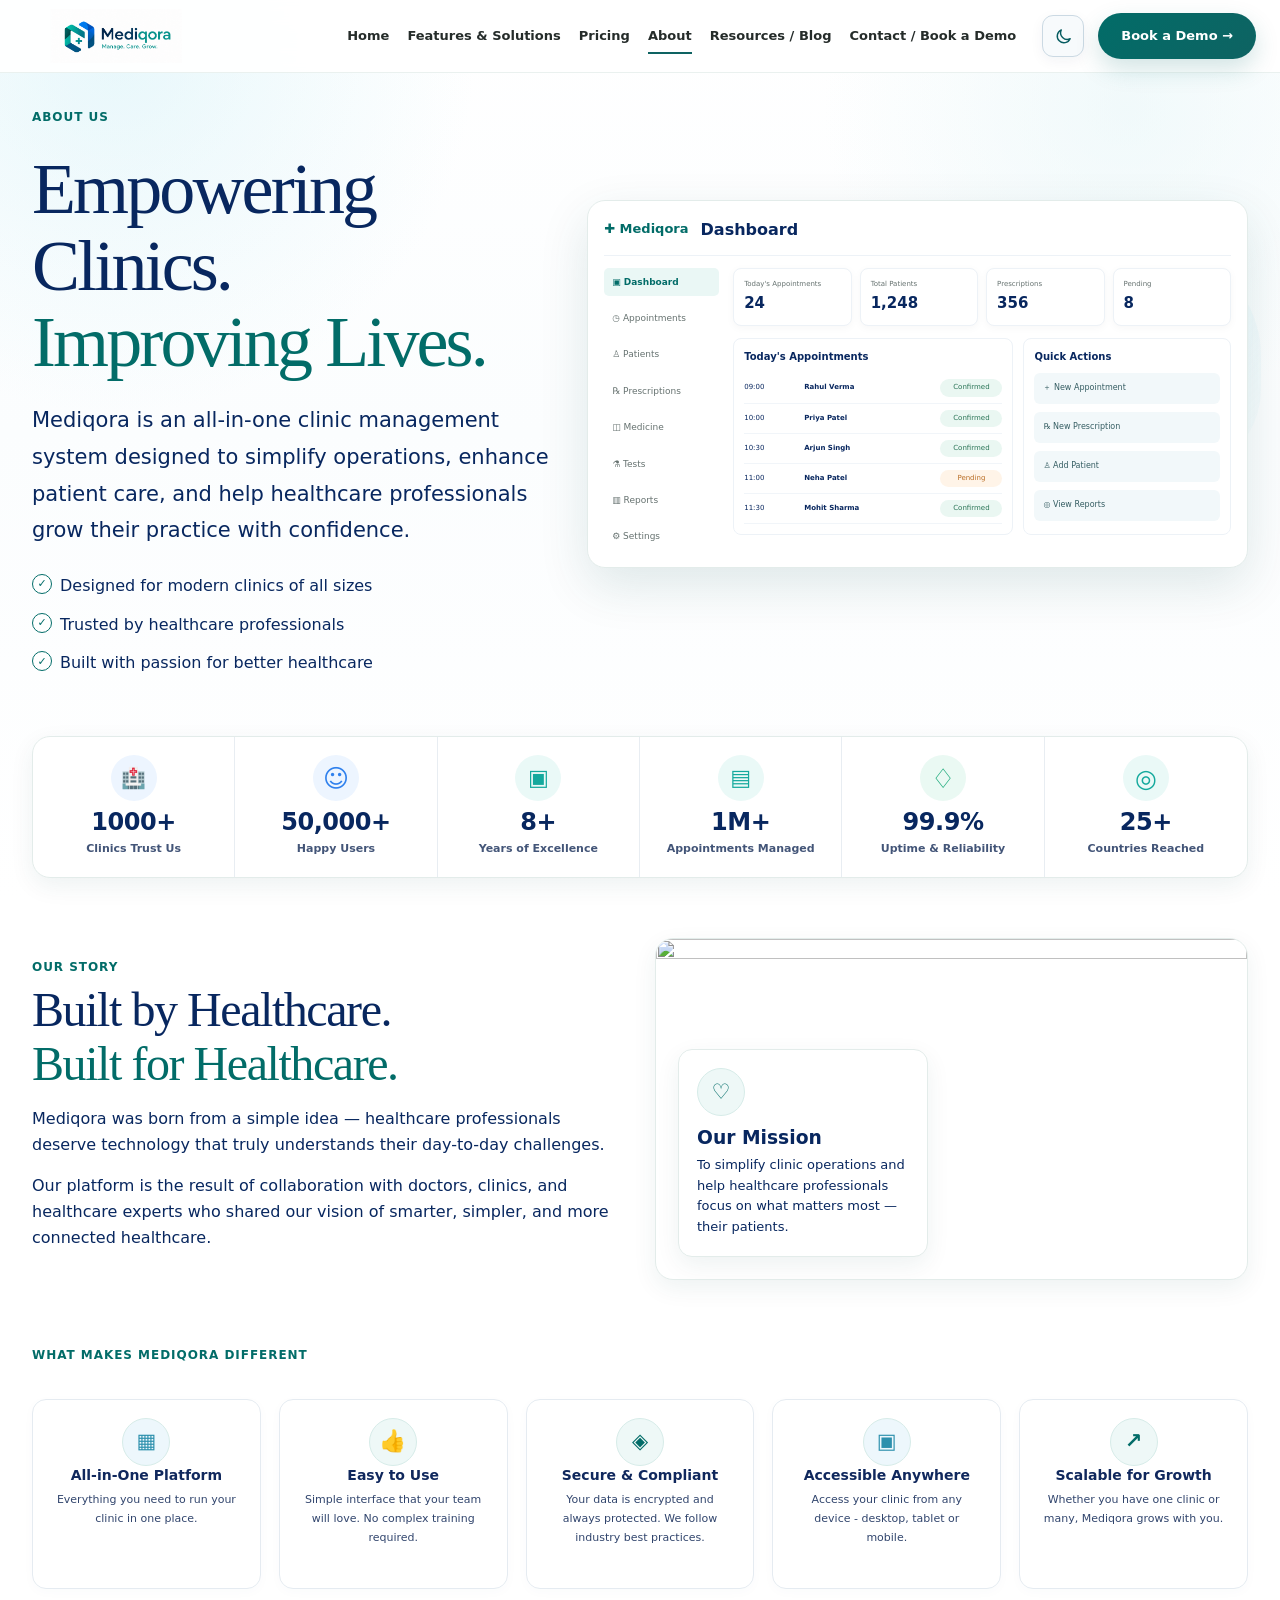
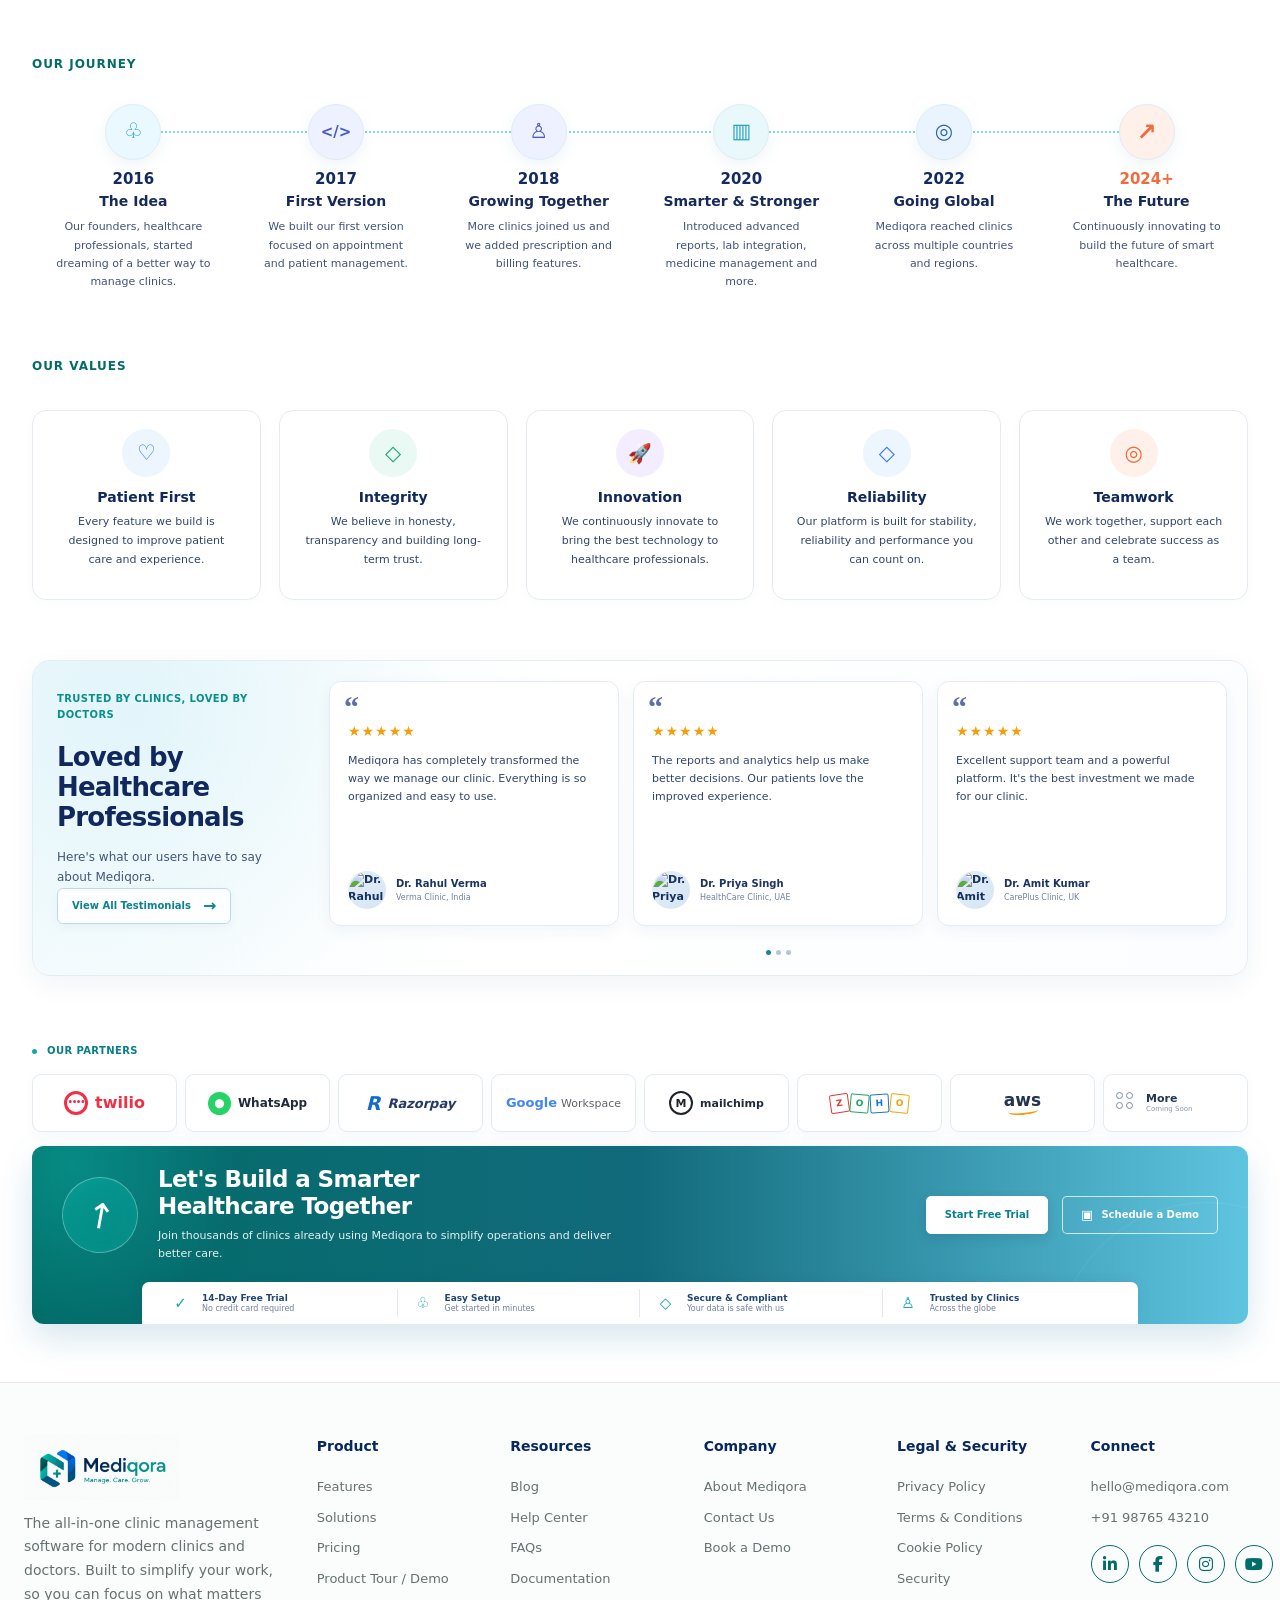
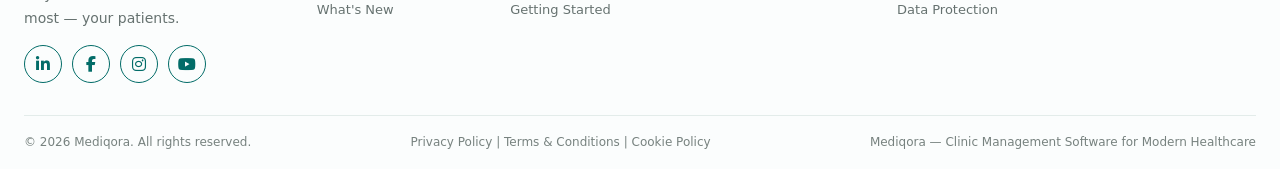
==== commit b3041ed2: "updated code" ====
--- a/aboutus.html
+++ b/aboutus.html
@@ -32,37 +32,31 @@
       <section class="container section-sm">
         <div class="stats-strip reveal">
           <div class="stat-item">
-            
             <strong>1000+</strong>
             <span>Clinics Trust Us</span>
           </div>
 
           <div class="stat-item">
-            
             <strong>50,000+</strong>
             <span>Happy Users</span>
           </div>
 
           <div class="stat-item">
-            
             <strong>8+</strong>
             <span>Years of Excellence</span>
           </div>
 
           <div class="stat-item">
-            
             <strong>1M+</strong>
             <span>Appointments Managed</span>
           </div>
 
           <div class="stat-item">
-            
             <strong>99.9%</strong>
             <span>Uptime & Reliability</span>
           </div>
 
           <div class="stat-item">
-            
             <strong>25+</strong>
             <span>Countries Reached</span>
           </div>
@@ -409,9 +403,7 @@
           </div>
 
           <div class="partner-card more-partner">
-            <span class="more-grid">
-              <i></i><i></i><i></i><i></i>
-            </span>
+            <span class="more-grid"> <i></i><i></i><i></i><i></i> </span>
             <div>
               <strong>More</strong>
               <small>Coming Soon</small>
@@ -481,4 +473,4 @@
     </main>
     <div data-footer></div>
   </body>
-</html>+</html>
--- a/css/aboutus.css
+++ b/css/aboutus.css
@@ -1,16 +1,15 @@
 :root {
-  /* Mediqora reference palette sampled from the supplied design */
   --navy: #161a18;
   --navy-2: #263330;
   --teal: #026c68;
   --teal-dark: #0e6362;
-  --blog-teal: #0b9692;
+  --blog-teal: #026c68;
   --teal-soft: #eef8f7;
-  --blue: #2691ae;
+  --blue: #5fc4e0;
   --blue-soft: #edf7fc;
   --purple: #7180b3;
   --orange: #ef9a49;
-  --ink: #161a18;
+  --ink: #08275f;
   --muted: #667270;
   --line: #e3ecea;
   --panel: #ffffff;
@@ -318,7 +317,7 @@
 .cta {
   padding: 34px;
   border-radius: 22px;
-  background: linear-gradient(110deg, #079f99 0%, #087c9d 52%, #07549b 100%);
+  background: linear-gradient(90deg, #026c68 0%, #116a7b 50%, #5fc4e0 100%);
   color: white;
   box-shadow: 0 20px 42px rgba(7, 91, 130, 0.18);
   overflow: hidden;
@@ -2271,7 +2270,7 @@
   box-shadow: 0 0 0 3px rgba(2, 108, 104, 0.08);
 }
 .cta {
-  background: linear-gradient(110deg, #056f6a 0%, #087f86 52%, #0b8092 100%);
+  background: linear-gradient(90deg, #026c68 0%, #116a7b 50%, #5fc4e0 100%);
   box-shadow: 0 20px 42px rgba(5, 111, 106, 0.18);
 }
 
@@ -2767,17 +2766,20 @@
 
 @media (max-width: 420px) {
   .stats-strip {
-    grid-template-columns: 1fr;
+    grid-template-columns: repeat(2, minmax(0, 1fr));
   }
 
   .stats-strip > div {
     min-height: 122px;
     padding: 14px 12px 16px;
+    border-bottom: 1px solid #e8edf2;
+  }
+
+  .stats-strip > div:nth-child(2n) {
     border-right: 0;
-    border-bottom: 1px solid #e8edf2;
-  }
-
-  .stats-strip > div:last-child {
+  }
+
+  .stats-strip > div:nth-last-child(-n + 2) {
     border-bottom: 0;
   }
 
@@ -3034,7 +3036,7 @@
   padding: 20px 30px 0;
   border-radius: 12px;
   overflow: hidden;
-  background: linear-gradient(105deg, #089e9f 0%, #087f9f 48%, #0b6daf 100%);
+  background: linear-gradient(90deg, #026c68 0%, #116a7b 50%, #5fc4e0 100%);
   box-shadow: 0 14px 34px rgba(7, 102, 147, 0.16);
 }
 
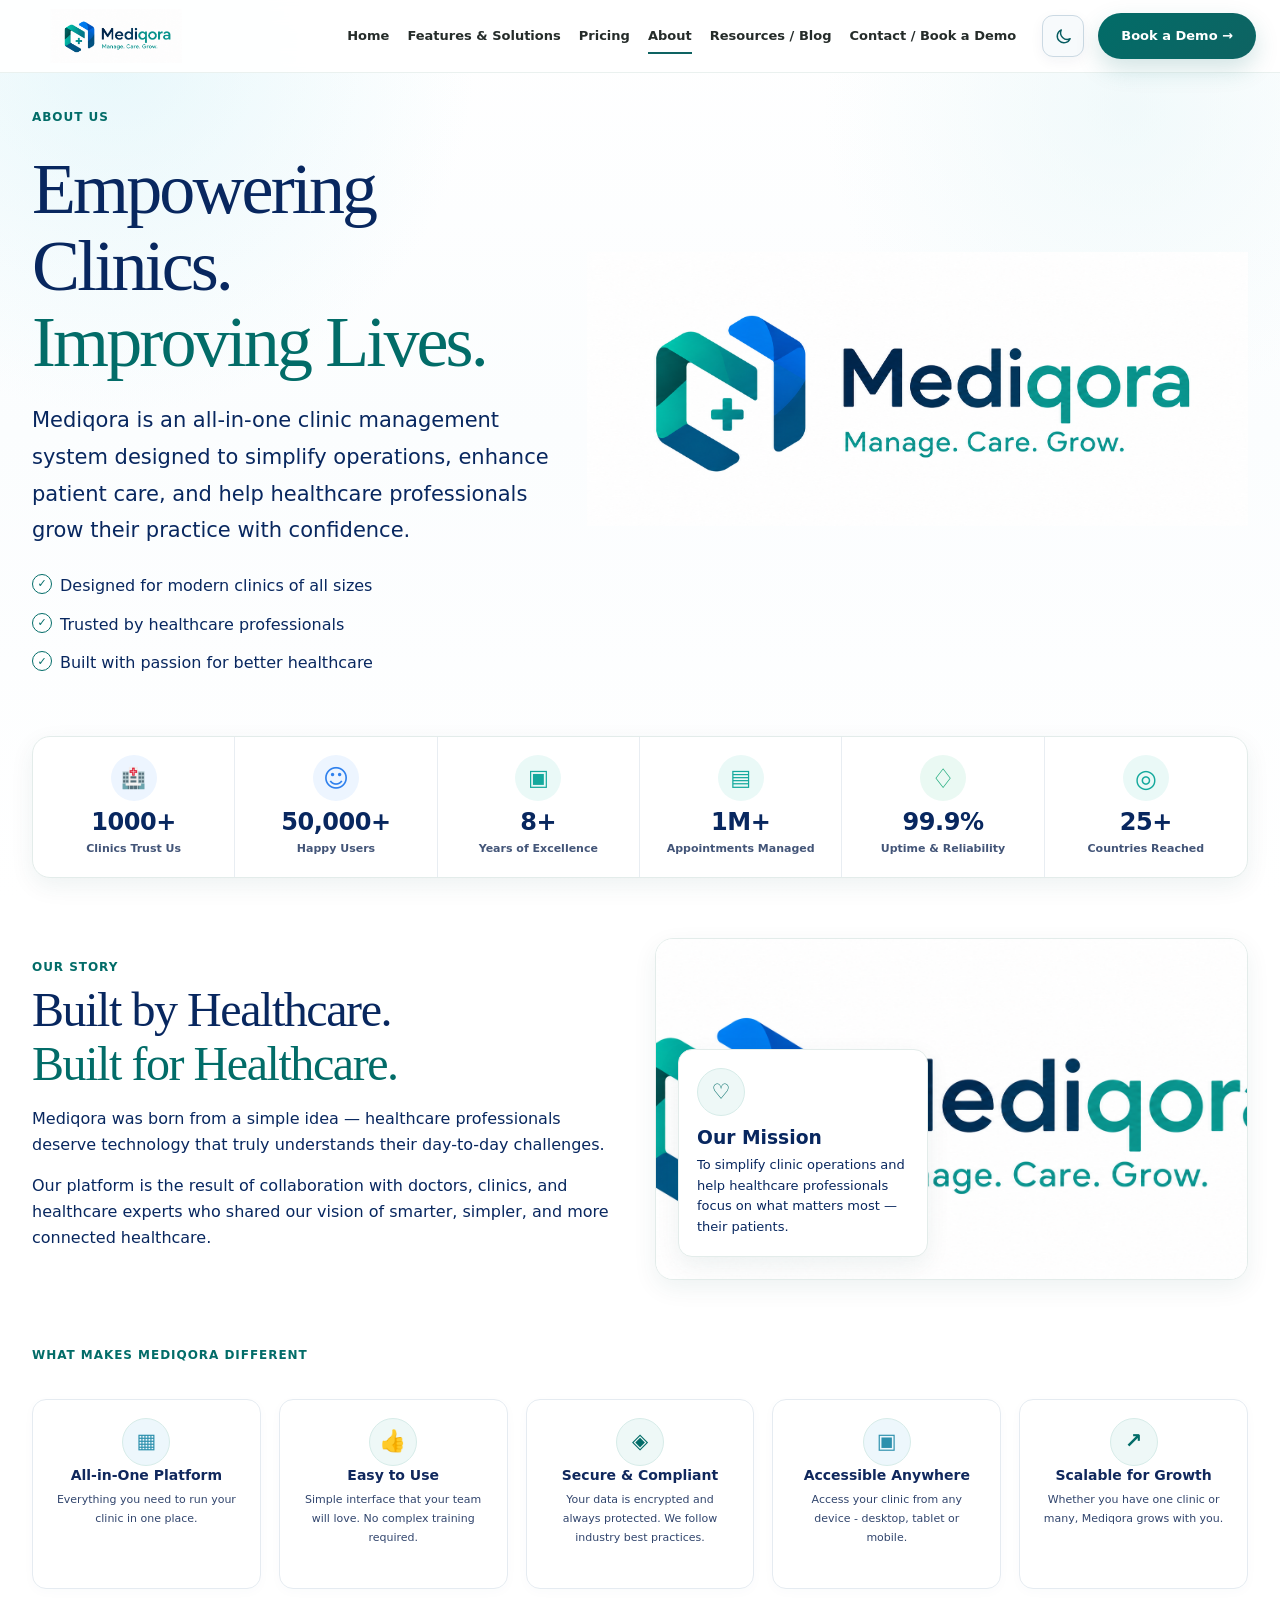
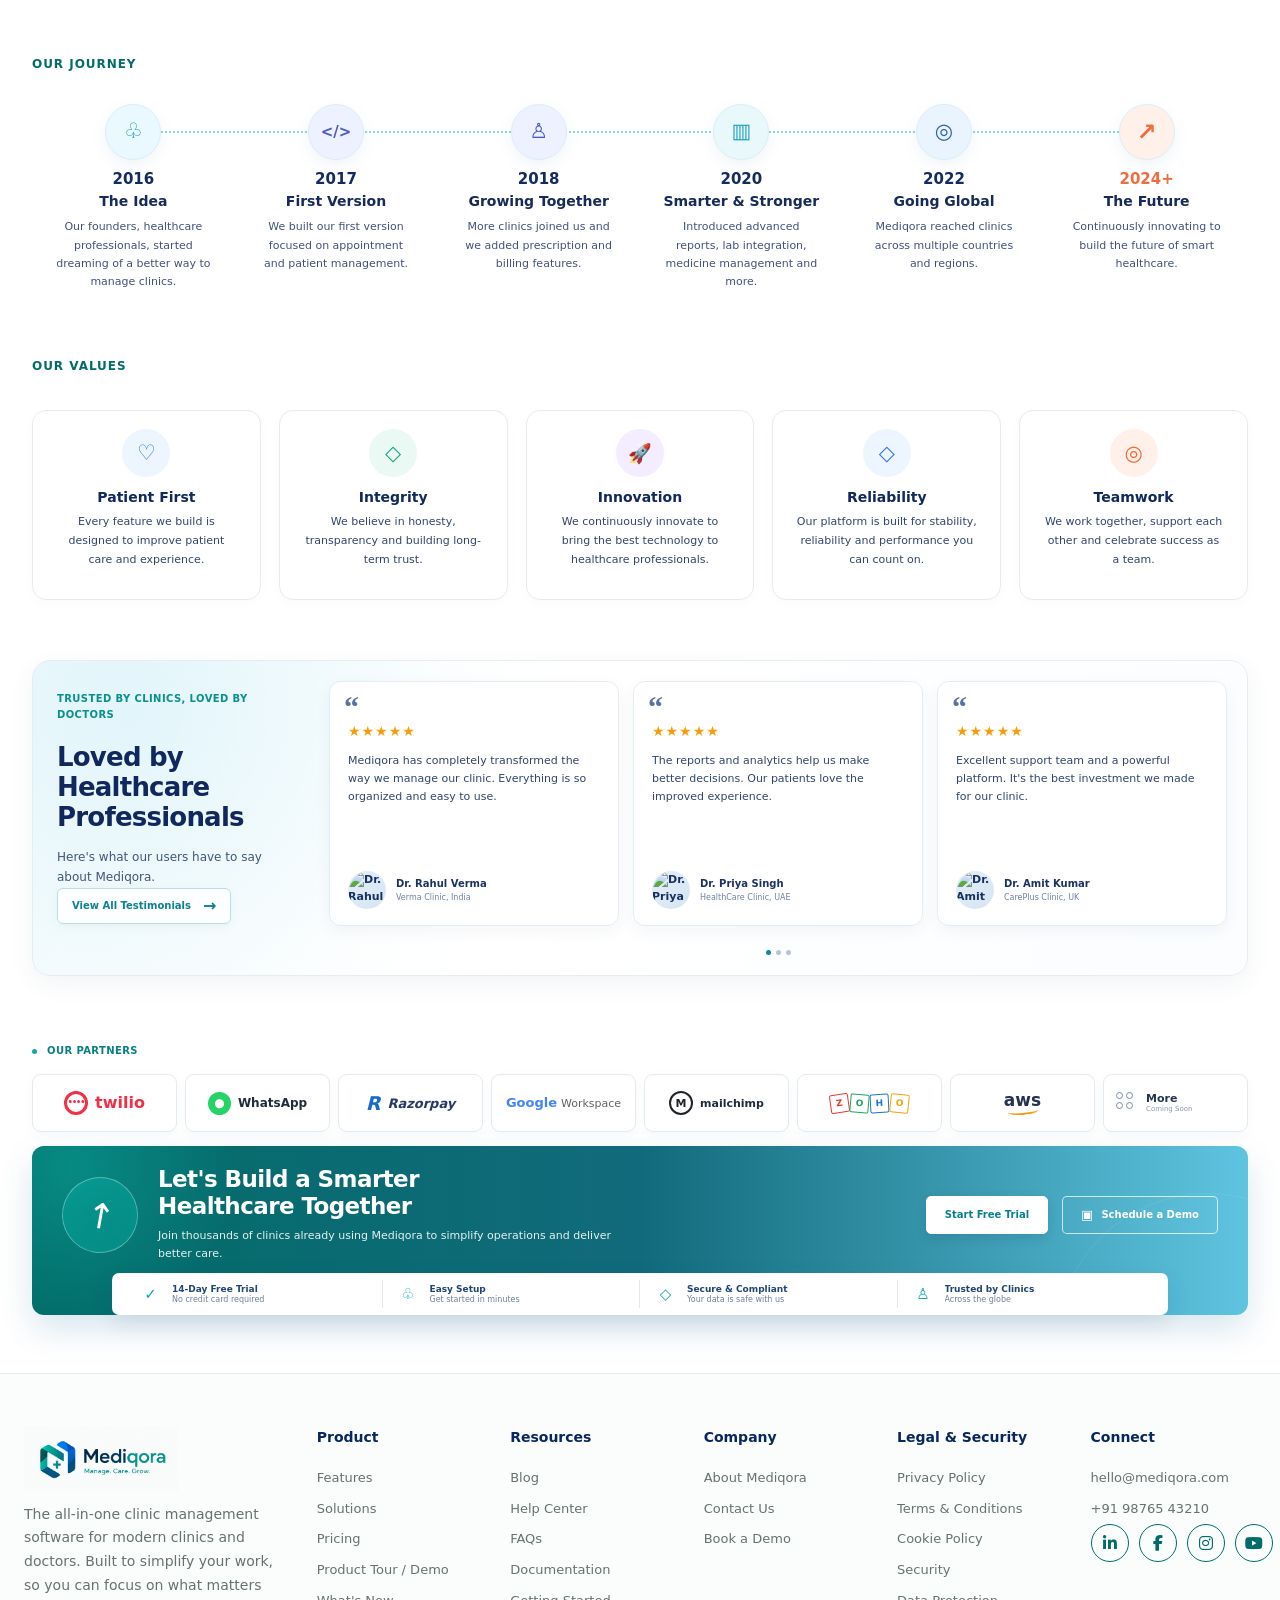
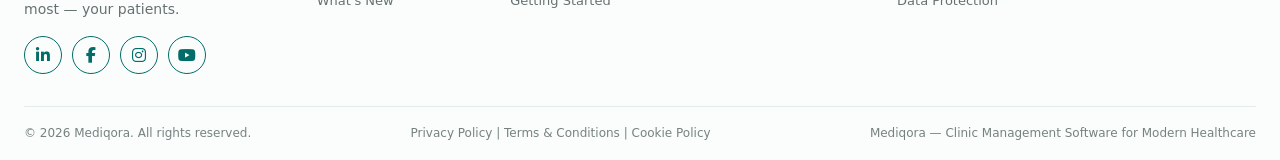
==== commit 15d11590: "UPDATED CODE" ====
--- a/aboutus.html
+++ b/aboutus.html
@@ -2,91 +2,129 @@
 <html lang="en">
   <head>
     <meta charset="utf-8" />
+
     <meta name="viewport" content="width=device-width,initial-scale=1" />
+
     <title>About Us — Mediqora</title>
+
     <link rel="stylesheet" href="css/aboutus.css" />
+
     <script defer src="js/script.js"></script>
   </head>
+
   <body>
     <div data-header></div>
+
     <main>
       <section class="container hero-split about-hero">
         <div class="hero-copy reveal">
-          <span class="eyebrow">About Us</span>
+          <span class="eyebrow"> About Us </span>
+
           <h1>
-            Empowering Clinics.<br /><span class="teal">Improving Lives.</span>
+            Empowering Clinics.
+            <br />
+
+            <span class="teal"> Improving Lives. </span>
           </h1>
+
           <p class="lead">
             Mediqora is an all-in-one clinic management system designed to
             simplify operations, enhance patient care, and help healthcare
             professionals grow their practice with confidence.
           </p>
+
           <ul class="check-list">
             <li>Designed for modern clinics of all sizes</li>
+
             <li>Trusted by healthcare professionals</li>
+
             <li>Built with passion for better healthcare</li>
           </ul>
         </div>
-        <div class="reveal" data-dashboard-mockup></div>
-      </section>
+
+        <div class="about-hero-image reveal">
+          <img src="assets/logo.png" alt="Mediqora Healthcare Management" />
+        </div>
+      </section>
+
       <section class="container section-sm">
         <div class="stats-strip reveal">
           <div class="stat-item">
-            <strong>1000+</strong>
-            <span>Clinics Trust Us</span>
+            <strong> 1000+ </strong>
+
+            <span> Clinics Trust Us </span>
           </div>
 
           <div class="stat-item">
-            <strong>50,000+</strong>
-            <span>Happy Users</span>
+            <strong> 50,000+ </strong>
+
+            <span> Happy Users </span>
           </div>
 
           <div class="stat-item">
-            <strong>8+</strong>
-            <span>Years of Excellence</span>
+            <strong> 8+ </strong>
+
+            <span> Years of Excellence </span>
           </div>
 
           <div class="stat-item">
-            <strong>1M+</strong>
-            <span>Appointments Managed</span>
+            <strong> 1M+ </strong>
+
+            <span> Appointments Managed </span>
           </div>
 
           <div class="stat-item">
-            <strong>99.9%</strong>
-            <span>Uptime & Reliability</span>
+            <strong> 99.9% </strong>
+
+            <span> Uptime & Reliability </span>
           </div>
 
           <div class="stat-item">
-            <strong>25+</strong>
-            <span>Countries Reached</span>
-          </div>
-        </div>
-      </section>
+            <strong> 25+ </strong>
+
+            <span> Countries Reached </span>
+          </div>
+        </div>
+      </section>
+
       <section class="container section story">
         <div class="grid-2">
           <div class="reveal">
-            <span class="eyebrow">Our Story</span>
+            <span class="eyebrow"> Our Story </span>
+
             <h2>
-              Built by Healthcare.<br /><span class="teal"
-                >Built for Healthcare.</span
-              >
+              Built by Healthcare.
+
+              <br />
+
+              <span class="teal"> Built for Healthcare. </span>
             </h2>
+
             <p>
               Mediqora was born from a simple idea — healthcare professionals
               deserve technology that truly understands their day-to-day
               challenges.
             </p>
+
             <p>
               Our platform is the result of collaboration with doctors, clinics,
               and healthcare experts who shared our vision of smarter, simpler,
               and more connected healthcare.
             </p>
           </div>
+
           <div class="story-visual reveal">
-            <img src="" alt="" />
+            <img
+              src="assets/logo.png"
+              alt="Mediqora Healthcare Story"
+              class="story-image"
+            />
+
             <div class="mission">
-              <span class="icon">♡</span>
+              <span class="icon"> ♡ </span>
+
               <h3>Our Mission</h3>
+
               <p>
                 To simplify clinic operations and help healthcare professionals
                 focus on what matters most — their patients.
@@ -95,21 +133,26 @@
           </div>
         </div>
       </section>
+
       <section class="container section-sm">
         <div class="section-title">
-          <span class="eyebrow">What makes Mediqora different</span>
+          <span class="eyebrow"> What makes Mediqora different </span>
         </div>
 
         <div class="grid-5 values reveal">
           <article class="card">
-            <span class="icon blue">▦</span>
+            <span class="icon blue"> ▦ </span>
+
             <h3>All-in-One Platform</h3>
+
             <p>Everything you need to run your clinic in one place.</p>
           </article>
 
           <article class="card">
-            <span class="icon">👍</span>
+            <span class="icon"> 👍 </span>
+
             <h3>Easy to Use</h3>
+
             <p>
               Simple interface that your team will love. No complex training
               required.
@@ -117,8 +160,10 @@
           </article>
 
           <article class="card">
-            <span class="icon">◈</span>
+            <span class="icon"> ◈ </span>
+
             <h3>Secure &amp; Compliant</h3>
+
             <p>
               Your data is encrypted and always protected. We follow industry
               best practices.
@@ -126,29 +171,36 @@
           </article>
 
           <article class="card">
-            <span class="icon blue">▣</span>
+            <span class="icon blue"> ▣ </span>
+
             <h3>Accessible Anywhere</h3>
+
             <p>
               Access your clinic from any device - desktop, tablet or mobile.
             </p>
           </article>
 
           <article class="card">
-            <span class="icon">↗</span>
+            <span class="icon"> ↗ </span>
+
             <h3>Scalable for Growth</h3>
+
             <p>Whether you have one clinic or many, Mediqora grows with you.</p>
           </article>
         </div>
       </section>
+
       <section class="container section journey">
         <div class="section-title">
-          <span class="eyebrow">Our Journey</span>
+          <span class="eyebrow"> Our Journey </span>
         </div>
 
         <div class="timeline reveal">
           <article>
-            <b>2016</b>
+            <b> 2016 </b>
+
             <h3>The Idea</h3>
+
             <p>
               Our founders, healthcare professionals, started dreaming of a
               better way to manage clinics.
@@ -156,8 +208,10 @@
           </article>
 
           <article>
-            <b>2017</b>
+            <b> 2017 </b>
+
             <h3>First Version</h3>
+
             <p>
               We built our first version focused on appointment and patient
               management.
@@ -165,8 +219,10 @@
           </article>
 
           <article>
-            <b>2018</b>
+            <b> 2018 </b>
+
             <h3>Growing Together</h3>
+
             <p>
               More clinics joined us and we added prescription and billing
               features.
@@ -174,8 +230,10 @@
           </article>
 
           <article>
-            <b>2020</b>
+            <b> 2020 </b>
+
             <h3>Smarter &amp; Stronger</h3>
+
             <p>
               Introduced advanced reports, lab integration, medicine management
               and more.
@@ -183,30 +241,35 @@
           </article>
 
           <article>
-            <b>2022</b>
+            <b> 2022 </b>
+
             <h3>Going Global</h3>
+
             <p>
               Mediqora reached clinics across multiple countries and regions.
             </p>
           </article>
 
           <article>
-            <b>2024+</b>
+            <b> 2024+ </b>
+
             <h3>The Future</h3>
+
             <p>
               Continuously innovating to build the future of smart healthcare.
             </p>
           </article>
         </div>
       </section>
+
       <section class="container section-sm">
         <div class="section-title">
-          <span class="eyebrow">Our Values</span>
+          <span class="eyebrow"> Our Values </span>
         </div>
 
         <div class="grid-5 values reveal">
           <article class="card">
-            <span class="icon value-icon patient-icon">♡</span>
+            <span class="icon value-icon patient-icon"> ♡ </span>
 
             <h3>Patient First</h3>
 
@@ -217,7 +280,7 @@
           </article>
 
           <article class="card">
-            <span class="icon value-icon integrity-icon">◇</span>
+            <span class="icon value-icon integrity-icon"> ◇ </span>
 
             <h3>Integrity</h3>
 
@@ -227,7 +290,7 @@
           </article>
 
           <article class="card">
-            <span class="icon value-icon innovation-icon">🚀</span>
+            <span class="icon value-icon innovation-icon"> 🚀 </span>
 
             <h3>Innovation</h3>
 
@@ -238,7 +301,7 @@
           </article>
 
           <article class="card">
-            <span class="icon value-icon reliability-icon">◇</span>
+            <span class="icon value-icon reliability-icon"> ◇ </span>
 
             <h3>Reliability</h3>
 
@@ -249,7 +312,7 @@
           </article>
 
           <article class="card">
-            <span class="icon value-icon teamwork-icon">◎</span>
+            <span class="icon value-icon teamwork-icon"> ◎ </span>
 
             <h3>Teamwork</h3>
 
@@ -260,10 +323,11 @@
           </article>
         </div>
       </section>
+
       <section class="container section-sm reveal">
         <div class="testimonial-section">
           <div class="testimonial-intro">
-            <span class="eyebrow">Trusted by clinics, loved by doctors</span>
+            <span class="eyebrow"> Trusted by clinics, loved by doctors </span>
 
             <h2>Loved by Healthcare Professionals</h2>
 
@@ -271,13 +335,14 @@
 
             <a href="#" class="testimonial-btn">
               View All Testimonials
-              <span>→</span>
+
+              <span> → </span>
             </a>
           </div>
 
           <div class="testimonial-cards">
             <article class="testimonial-card">
-              <span class="quote-mark">“</span>
+              <span class="quote-mark"> “ </span>
 
               <div class="testimonial-stars">★★★★★</div>
 
@@ -295,14 +360,15 @@
                 </div>
 
                 <div>
-                  <strong>Dr. Rahul Verma</strong>
-                  <small>Verma Clinic, India</small>
+                  <strong> Dr. Rahul Verma </strong>
+
+                  <small> Verma Clinic, India </small>
                 </div>
               </div>
             </article>
 
             <article class="testimonial-card">
-              <span class="quote-mark">“</span>
+              <span class="quote-mark"> “ </span>
 
               <div class="testimonial-stars">★★★★★</div>
 
@@ -320,14 +386,15 @@
                 </div>
 
                 <div>
-                  <strong>Dr. Priya Singh</strong>
-                  <small>HealthCare Clinic, UAE</small>
+                  <strong> Dr. Priya Singh </strong>
+
+                  <small> HealthCare Clinic, UAE </small>
                 </div>
               </div>
             </article>
 
             <article class="testimonial-card">
-              <span class="quote-mark">“</span>
+              <span class="quote-mark"> “ </span>
 
               <div class="testimonial-stars">★★★★★</div>
 
@@ -345,8 +412,9 @@
                 </div>
 
                 <div>
-                  <strong>Dr. Amit Kumar</strong>
-                  <small>CarePlus Clinic, UK</small>
+                  <strong> Dr. Amit Kumar </strong>
+
+                  <small> CarePlus Clinic, UK </small>
                 </div>
               </div>
             </article>
@@ -354,70 +422,88 @@
 
           <div class="testimonial-dots">
             <span class="active"></span>
+
             <span></span>
+
             <span></span>
           </div>
         </div>
       </section>
+
       <section class="container section-sm partners-cta-section reveal">
         <div class="partners-heading">
-          <span class="eyebrow">Our Partners</span>
+          <span class="eyebrow"> Our Partners </span>
         </div>
 
         <div class="partners-strip">
           <div class="partner-card twilio-partner">
-            <span class="partner-mark">••••</span>
-            <strong>twilio</strong>
+            <span class="partner-mark"> •••• </span>
+
+            <strong> twilio </strong>
           </div>
 
           <div class="partner-card whatsapp-partner">
-            <span class="partner-mark">●</span>
-            <strong>WhatsApp</strong>
+            <span class="partner-mark"> ● </span>
+
+            <strong> WhatsApp </strong>
           </div>
 
           <div class="partner-card razorpay-partner">
-            <span class="partner-mark">R</span>
-            <strong>Razorpay</strong>
+            <span class="partner-mark"> R </span>
+
+            <strong> Razorpay </strong>
           </div>
 
           <div class="partner-card google-partner">
-            <span class="google-wordmark">Google</span>
-            <strong>Workspace</strong>
+            <span class="google-wordmark"> Google </span>
+
+            <strong> Workspace </strong>
           </div>
 
           <div class="partner-card mailchimp-partner">
-            <span class="partner-mark">M</span>
-            <strong>mailchimp</strong>
+            <span class="partner-mark"> M </span>
+
+            <strong> mailchimp </strong>
           </div>
 
           <div class="partner-card zoho-partner">
-            <span class="zoho-box z1">Z</span>
-            <span class="zoho-box z2">O</span>
-            <span class="zoho-box z3">H</span>
-            <span class="zoho-box z4">O</span>
+            <span class="zoho-box z1"> Z </span>
+
+            <span class="zoho-box z2"> O </span>
+
+            <span class="zoho-box z3"> H </span>
+
+            <span class="zoho-box z4"> O </span>
           </div>
 
           <div class="partner-card aws-partner">
-            <strong>aws</strong>
+            <strong> aws </strong>
+
             <span class="aws-smile"></span>
           </div>
-
           <div class="partner-card more-partner">
-            <span class="more-grid"> <i></i><i></i><i></i><i></i> </span>
+            <span class="more-grid">
+              <i></i>
+              <i></i>
+              <i></i>
+              <i></i>
+            </span>
             <div>
-              <strong>More</strong>
-              <small>Coming Soon</small>
-            </div>
-          </div>
-        </div>
-
+              <strong> More </strong>
+              <small> Coming Soon </small>
+            </div>
+          </div>
+        </div>
         <div class="smart-cta">
           <div class="smart-cta-main">
             <div class="smart-cta-copy">
               <div class="smart-cta-icon">↗</div>
-
               <div>
-                <h2>Let's Build a Smarter<br />Healthcare Together</h2>
+                <h2>
+                  Let's Build a Smarter
+                  <br />
+                  Healthcare Together
+                </h2>
                 <p>
                   Join thousands of clinics already using Mediqora to simplify
                   operations and deliver better care.
@@ -430,47 +516,49 @@
                 Start Free Trial
               </a>
               <a class="smart-btn smart-btn-outline" href="bookdemo.html">
-                <span class="smart-btn-icon">▣</span> Schedule a Demo
+                <span class="smart-btn-icon">▣</span>
+                Schedule a Demo
               </a>
             </div>
           </div>
-
-          <div class="smart-cta-benefits">
-            <div class="smart-benefit">
-              <span class="smart-benefit-icon">✓</span>
-              <div>
-                <strong>14-Day Free Trial</strong>
-                <small>No credit card required</small>
-              </div>
-            </div>
-
-            <div class="smart-benefit">
-              <span class="smart-benefit-icon">♧</span>
-              <div>
-                <strong>Easy Setup</strong>
-                <small>Get started in minutes</small>
-              </div>
-            </div>
-
-            <div class="smart-benefit">
-              <span class="smart-benefit-icon">◇</span>
-              <div>
-                <strong>Secure &amp; Compliant</strong>
-                <small>Your data is safe with us</small>
-              </div>
-            </div>
-
-            <div class="smart-benefit">
-              <span class="smart-benefit-icon">♙</span>
-              <div>
-                <strong>Trusted by Clinics</strong>
-                <small>Across the globe</small>
-              </div>
+        </div>
+
+        <div class="smart-cta-benefits">
+          <div class="smart-benefit">
+            <span class="smart-benefit-icon">✓</span>
+            <div>
+              <strong>14-Day Free Trial</strong>
+              <small>No credit card required</small>
+            </div>
+          </div>
+
+          <div class="smart-benefit">
+            <span class="smart-benefit-icon">♧</span>
+            <div>
+              <strong>Easy Setup</strong>
+              <small>Get started in minutes</small>
+            </div>
+          </div>
+
+          <div class="smart-benefit">
+            <span class="smart-benefit-icon">◇</span>
+            <div>
+              <strong>Secure &amp; Compliant</strong>
+              <small>Your data is safe with us</small>
+            </div>
+          </div>
+
+          <div class="smart-benefit">
+            <span class="smart-benefit-icon">♙</span>
+            <div>
+              <strong>Trusted by Clinics</strong>
+              <small>Across the globe</small>
             </div>
           </div>
         </div>
       </section>
     </main>
+
     <div data-footer></div>
   </body>
 </html>
--- a/css/aboutus.css
+++ b/css/aboutus.css
@@ -412,7 +412,6 @@
   color: #b42318;
 }
 
-/* Header */
 .site-header {
   position: sticky;
   top: 0;
@@ -518,7 +517,6 @@
   font-size: 22px;
 }
 
-/* Footer */
 .site-footer {
   margin-top: 72px;
   border-top: 1px solid var(--line);
@@ -564,7 +562,6 @@
   flex-wrap: wrap;
 }
 
-/* Dashboard mockup */
 .mockup-wrap {
   position: relative;
   min-height: 430px;
@@ -1108,7 +1105,6 @@
   }
 }
 
-/* ===== PAGE-SPECIFIC STYLES ===== */
 .about-hero {
   padding-top: 48px;
 }
@@ -1792,9 +1788,7 @@
   .timeline::before {
     display: none;
   }
-  /* .testimonial-wrap {
-    grid-template-columns: 1fr;
-  } */
+
   .values.grid-5 {
     grid-template-columns: repeat(2, 1fr);
   }
@@ -1820,7 +1814,6 @@
   }
 }
 
-/* ===== Shared theme layer (used by the single js/script.js) ===== */
 html {
   color-scheme: light;
 }
@@ -2121,7 +2114,6 @@
   border-color: var(--line);
 }
 
-/* ===== MEDIQORA REFERENCE THEME — shared across every page ===== */
 body {
   color: var(--ink);
   background: #ffffff;
@@ -2274,7 +2266,6 @@
   box-shadow: 0 20px 42px rgba(5, 111, 106, 0.18);
 }
 
-/* Flat dashboard preview from the supplied reference (no black laptop frame). */
 .mockup-wrap {
   min-height: 360px;
   padding: 8px 0 18px;
@@ -2342,7 +2333,6 @@
   }
 }
 
-/* Compact header logo treatment to match the reference header. */
 .site-header .brand img {
   width: 132px;
   height: 34px;
@@ -2351,8 +2341,6 @@
   mix-blend-mode: multiply;
 }
 
-/* Migrated from responsive.css */
-/* Shared responsive system: 320px through large desktop */
 :root {
   --responsive-gutter: clamp(13px, 3vw, 42px);
 }
@@ -2798,7 +2786,6 @@
     white-space: normal;
   }
 }
-
 
 .partners-cta-section {
   padding-top: 22px;
@@ -3033,7 +3020,7 @@
 .smart-cta {
   position: relative;
   min-height: 153px;
-  padding: 20px 30px 0;
+  padding: 20px 30px 52px;
   border-radius: 12px;
   overflow: hidden;
   background: linear-gradient(90deg, #026c68 0%, #116a7b 50%, #5fc4e0 100%);
@@ -3069,8 +3056,8 @@
   align-items: center;
   justify-content: space-between;
   gap: 36px;
-  min-height: 95px;
-  padding-bottom: 19px;
+  min-height: 81px;
+  padding-bottom: 0;
 }
 
 .smart-cta-copy {
@@ -3165,14 +3152,14 @@
   z-index: 3;
   width: calc(100% - 160px);
   min-height: 42px;
-  margin: 0 auto;
+  margin: -42px auto 0;
   padding: 7px 13px;
   display: grid;
   grid-template-columns: repeat(4, minmax(0, 1fr));
   gap: 0;
   background: #ffffff;
-  border-radius: 7px 7px 0 0;
-  box-shadow: 0 -2px 12px rgba(21, 75, 112, 0.08);
+  border-radius: 7px;
+  box-shadow: 0 8px 22px rgba(21, 75, 112, 0.12);
 }
 
 .smart-benefit {
@@ -3246,12 +3233,12 @@
 
   .smart-cta {
     min-height: 175px;
-    padding: 24px 40px 0;
+    padding: 24px 40px 58px;
     border-radius: 14px;
   }
 
   .smart-cta-main {
-    min-height: 112px;
+    min-height: 93px;
     gap: 50px;
   }
 
@@ -3280,6 +3267,7 @@
   .smart-cta-benefits {
     width: calc(100% - 220px);
     min-height: 46px;
+    margin-top: -46px;
     padding: 8px 16px;
   }
 
@@ -3321,14 +3309,14 @@
   }
 
   .smart-cta {
-    padding: 24px 22px 0;
+    padding: 24px 22px 24px;
   }
 
   .smart-cta-main {
     flex-direction: column;
     align-items: flex-start;
     gap: 20px;
-    padding-bottom: 22px;
+    padding-bottom: 0;
   }
 
   .smart-cta-actions {
@@ -3338,8 +3326,9 @@
 
   .smart-cta-benefits {
     width: 100%;
+    margin-top: 12px;
     grid-template-columns: repeat(2, minmax(0, 1fr));
-    border-radius: 7px 7px 0 0;
+    border-radius: 7px;
   }
 
   .smart-benefit:nth-child(2) {
@@ -3368,7 +3357,7 @@
   }
 
   .smart-cta {
-    padding: 20px 16px 0;
+    padding: 20px 16px;
     border-radius: 10px;
   }
 
@@ -3610,7 +3599,6 @@
   }
 }
 
-
 main > section.container {
   padding-top: 30px;
   padding-bottom: 30px;
@@ -3632,7 +3620,7 @@
 }
 
 .about-hero h1 {
-  color:  #08275f;
+  color: #08275f;
 }
 
 .about-hero h1 .teal {
@@ -3826,4 +3814,4 @@
     bottom: 14px;
     width: auto;
   }
-}+}
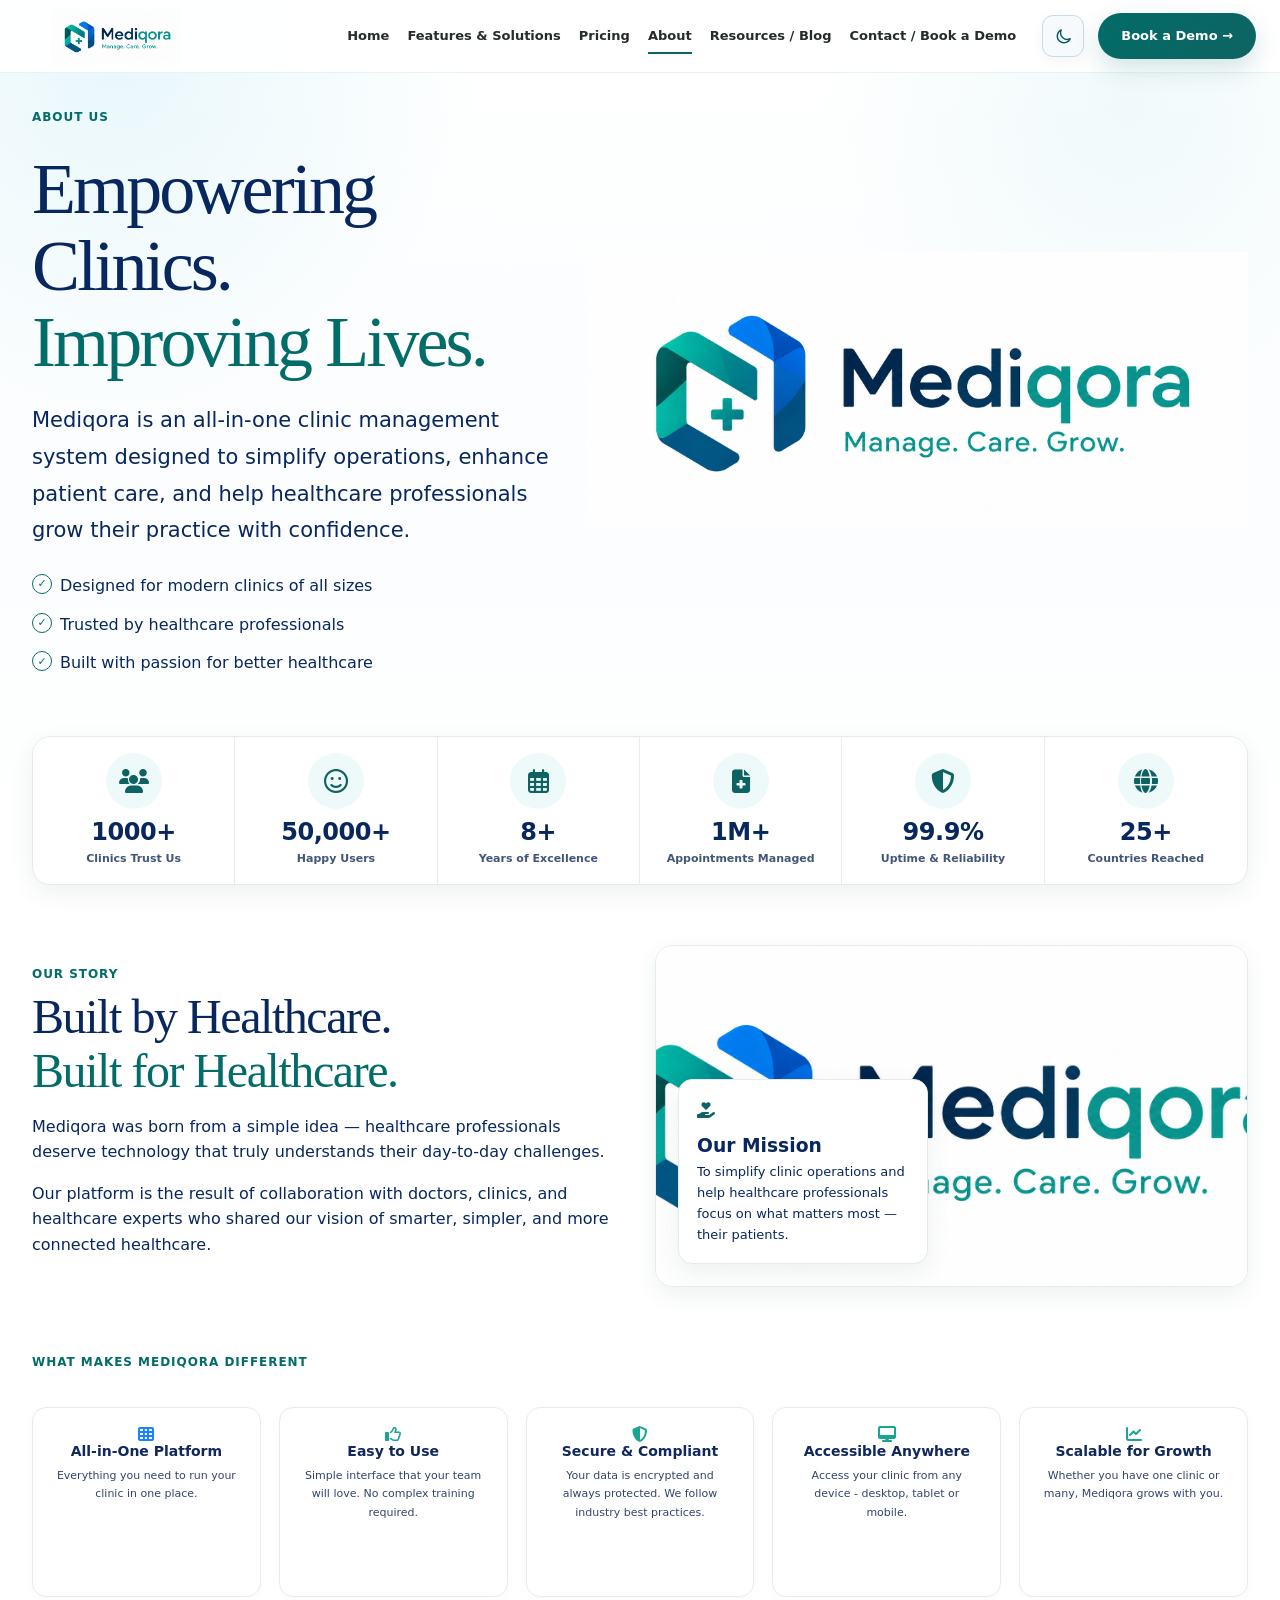
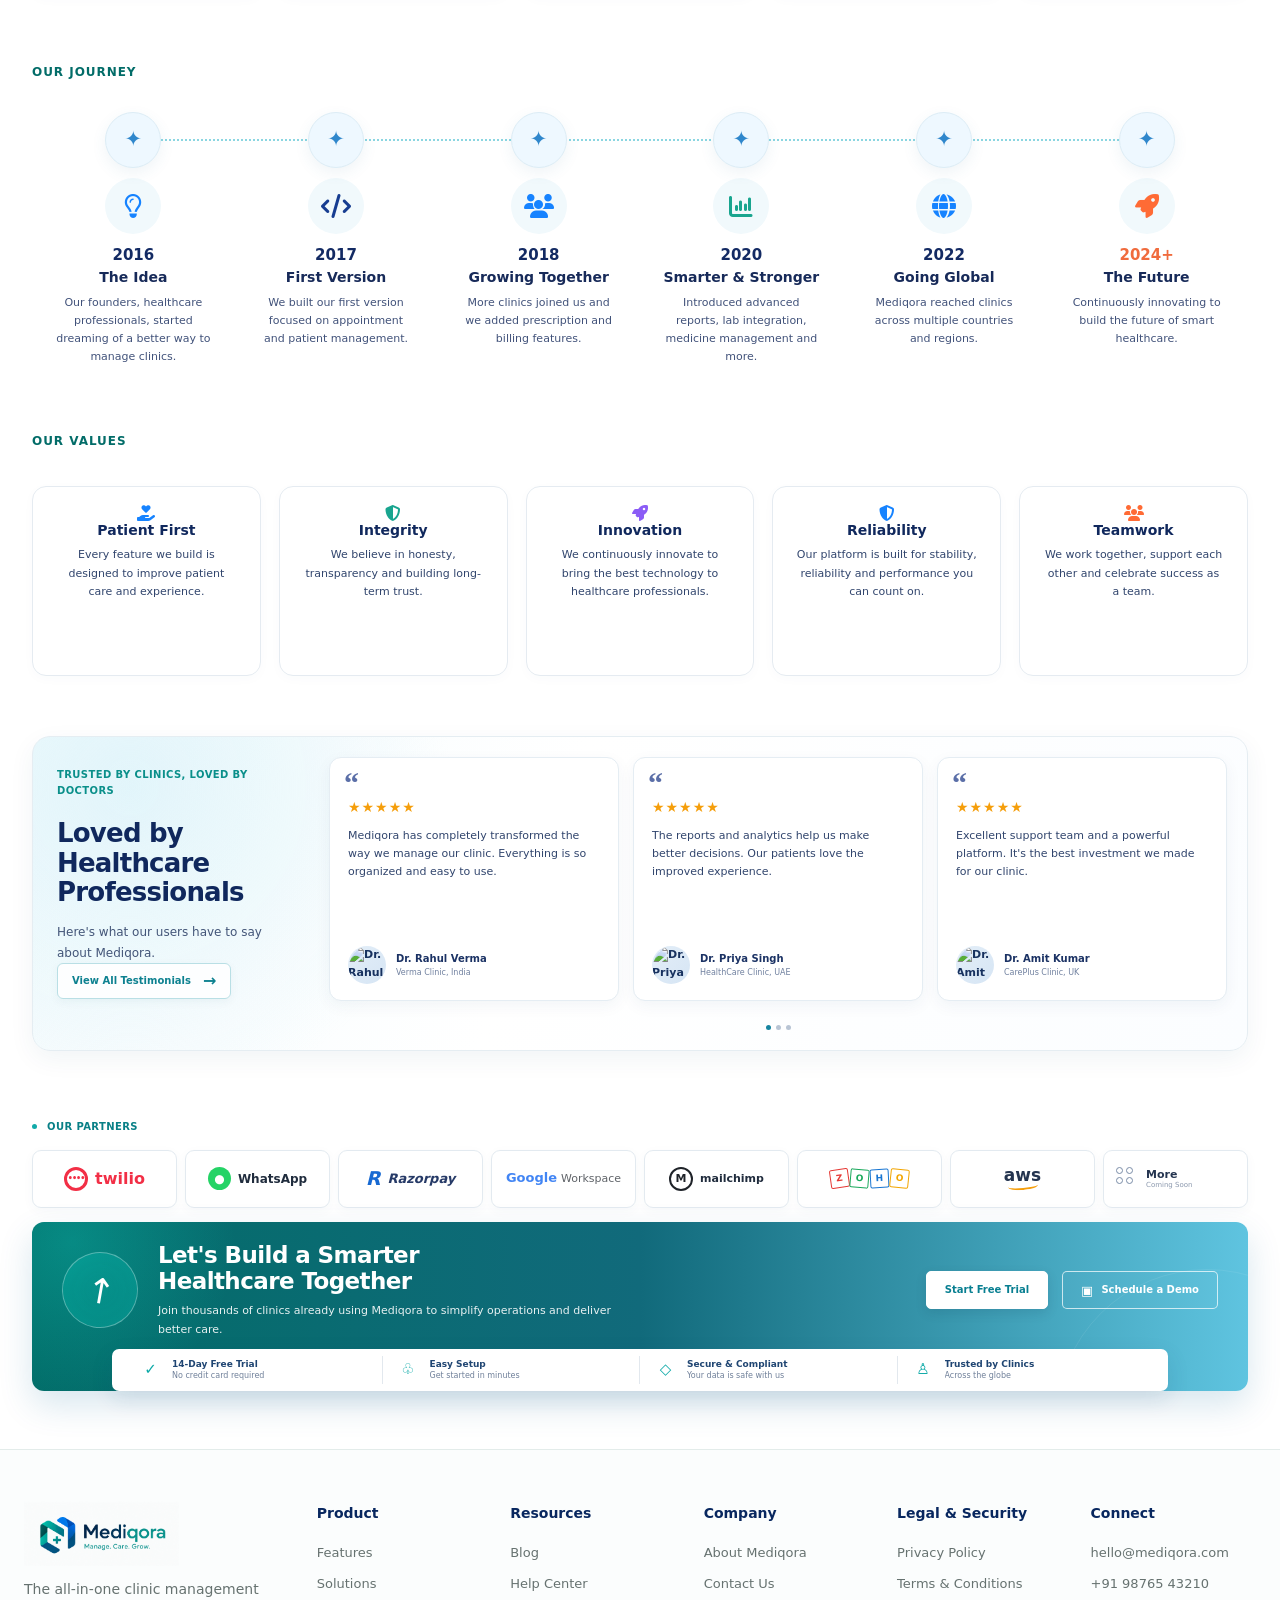
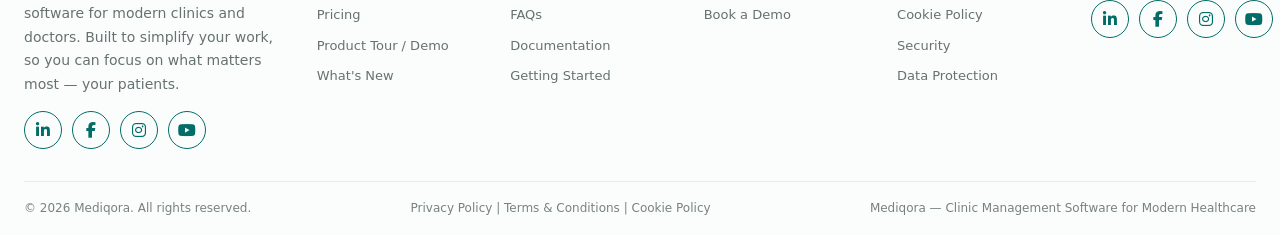
==== commit 4650f3a2: "code" ====
--- a/aboutus.html
+++ b/aboutus.html
@@ -48,44 +48,70 @@
       </section>
 
       <section class="container section-sm">
-        <div class="stats-strip reveal">
-          <div class="stat-item">
-            <strong> 1000+ </strong>
-
-            <span> Clinics Trust Us </span>
-          </div>
-
-          <div class="stat-item">
-            <strong> 50,000+ </strong>
-
-            <span> Happy Users </span>
-          </div>
-
-          <div class="stat-item">
-            <strong> 8+ </strong>
-
-            <span> Years of Excellence </span>
-          </div>
-
-          <div class="stat-item">
-            <strong> 1M+ </strong>
-
-            <span> Appointments Managed </span>
-          </div>
-
-          <div class="stat-item">
-            <strong> 99.9% </strong>
-
-            <span> Uptime & Reliability </span>
-          </div>
-
-          <div class="stat-item">
-            <strong> 25+ </strong>
-
-            <span> Countries Reached </span>
-          </div>
-        </div>
-      </section>
+  <div class="stats-strip reveal">
+
+    <!-- 1000+ Clinics Trust Us -->
+    <div class="stat-item">
+      <div class="stat-icon">
+        <i class="fa-solid fa-users"></i>
+      </div>
+
+      <strong>1000+</strong>
+      <span>Clinics Trust Us</span>
+    </div>
+
+    <!-- 50,000+ Happy Users -->
+    <div class="stat-item">
+      <div class="stat-icon">
+        <i class="fa-regular fa-face-smile"></i>
+      </div>
+
+      <strong>50,000+</strong>
+      <span>Happy Users</span>
+    </div>
+
+    <!-- 8+ Years of Excellence -->
+    <div class="stat-item">
+      <div class="stat-icon">
+        <i class="fa-regular fa-calendar-days"></i>
+      </div>
+
+      <strong>8+</strong>
+      <span>Years of Excellence</span>
+    </div>
+
+    <!-- 1M+ Appointments Managed -->
+    <div class="stat-item">
+      <div class="stat-icon">
+        <i class="fa-solid fa-file-medical"></i>
+      </div>
+
+      <strong>1M+</strong>
+      <span>Appointments Managed</span>
+    </div>
+
+    <!-- 99.9% Uptime & Reliability -->
+    <div class="stat-item">
+      <div class="stat-icon">
+        <i class="fa-solid fa-shield-halved"></i>
+      </div>
+
+      <strong>99.9%</strong>
+      <span>Uptime &amp; Reliability</span>
+    </div>
+
+    <!-- 25+ Countries Reached -->
+    <div class="stat-item">
+      <div class="stat-icon">
+        <i class="fa-solid fa-globe"></i>
+      </div>
+
+      <strong>25+</strong>
+      <span>Countries Reached</span>
+    </div>
+
+  </div>
+</section>
 
       <section class="container section story">
         <div class="grid-2">
@@ -121,7 +147,7 @@
             />
 
             <div class="mission">
-              <span class="icon"> ♡ </span>
+              <i class="fa-solid fa-hand-holding-heart" style="color: var(--teal-dark);"></i>
 
               <h3>Our Mission</h3>
 
@@ -141,7 +167,7 @@
 
         <div class="grid-5 values reveal">
           <article class="card">
-            <span class="icon blue"> ▦ </span>
+            <i class="fa-solid fa-table-cells" style="color: #1683ff;"></i>
 
             <h3>All-in-One Platform</h3>
 
@@ -149,7 +175,7 @@
           </article>
 
           <article class="card">
-            <span class="icon"> 👍 </span>
+            <i class="fa-regular fa-thumbs-up" style="color: #19a58f;"></i>
 
             <h3>Easy to Use</h3>
 
@@ -160,7 +186,7 @@
           </article>
 
           <article class="card">
-            <span class="icon"> ◈ </span>
+            <i class="fa-solid fa-shield-halved" style="color: #19a58f;"></i>
 
             <h3>Secure &amp; Compliant</h3>
 
@@ -171,7 +197,7 @@
           </article>
 
           <article class="card">
-            <span class="icon blue"> ▣ </span>
+            <i class="fa-solid fa-desktop" style="color: #19a58f;"></i>
 
             <h3>Accessible Anywhere</h3>
 
@@ -181,7 +207,7 @@
           </article>
 
           <article class="card">
-            <span class="icon"> ↗ </span>
+            <i class="fa-solid fa-chart-line" style="color: #19a58f;"></i>
 
             <h3>Scalable for Growth</h3>
 
@@ -191,76 +217,108 @@
       </section>
 
       <section class="container section journey">
-        <div class="section-title">
-          <span class="eyebrow"> Our Journey </span>
-        </div>
-
-        <div class="timeline reveal">
-          <article>
-            <b> 2016 </b>
-
-            <h3>The Idea</h3>
-
-            <p>
-              Our founders, healthcare professionals, started dreaming of a
-              better way to manage clinics.
-            </p>
-          </article>
-
-          <article>
-            <b> 2017 </b>
-
-            <h3>First Version</h3>
-
-            <p>
-              We built our first version focused on appointment and patient
-              management.
-            </p>
-          </article>
-
-          <article>
-            <b> 2018 </b>
-
-            <h3>Growing Together</h3>
-
-            <p>
-              More clinics joined us and we added prescription and billing
-              features.
-            </p>
-          </article>
-
-          <article>
-            <b> 2020 </b>
-
-            <h3>Smarter &amp; Stronger</h3>
-
-            <p>
-              Introduced advanced reports, lab integration, medicine management
-              and more.
-            </p>
-          </article>
-
-          <article>
-            <b> 2022 </b>
-
-            <h3>Going Global</h3>
-
-            <p>
-              Mediqora reached clinics across multiple countries and regions.
-            </p>
-          </article>
-
-          <article>
-            <b> 2024+ </b>
-
-            <h3>The Future</h3>
-
-            <p>
-              Continuously innovating to build the future of smart healthcare.
-            </p>
-          </article>
-        </div>
-      </section>
+  <div class="section-title">
+    <span class="eyebrow">Our Journey</span>
+  </div>
+
+  <div class="timeline reveal">
+
+    <!-- 2016 - The Idea -->
+    <article>
+      <div class="timeline-icon">
+        <i class="fa-regular fa-lightbulb" style="color: #1683ff;"></i>
+      </div>
+
+      <b>2016</b>
+
+      <h3>The Idea</h3>
+
+      <p>
+        Our founders, healthcare professionals, started dreaming of a
+        better way to manage clinics.
+      </p>
+    </article>
+
+    <!-- 2017 - First Version -->
+    <article>
+      <div class="timeline-icon">
+        <i class="fa-solid fa-code" style="color: #173d91;"></i>
+      </div>
+
+      <b>2017</b>
+
+      <h3>First Version</h3>
+
+      <p>
+        We built our first version focused on appointment and patient
+        management.
+      </p>
+    </article>
+
+    <!-- 2018 - Growing Together -->
+    <article>
+      <div class="timeline-icon">
+        <i class="fa-solid fa-users" style="color: #1683ff;"></i>
+      </div>
+
+      <b>2018</b>
+
+      <h3>Growing Together</h3>
+
+      <p>
+        More clinics joined us and we added prescription and billing
+        features.
+      </p>
+    </article>
+
+    <!-- 2020 - Smarter & Stronger -->
+    <article>
+      <div class="timeline-icon">
+        <i class="fa-solid fa-chart-column" style="color: #19a58f;"></i>
+      </div>
+
+      <b>2020</b>
+
+      <h3>Smarter &amp; Stronger</h3>
+
+      <p>
+        Introduced advanced reports, lab integration, medicine management
+        and more.
+      </p>
+    </article>
+
+    <!-- 2022 - Going Global -->
+    <article>
+      <div class="timeline-icon">
+        <i class="fa-solid fa-globe" style="color: #1683ff;"></i>
+      </div>
+
+      <b>2022</b>
+
+      <h3>Going Global</h3>
+
+      <p>
+        Mediqora reached clinics across multiple countries and regions.
+      </p>
+    </article>
+
+    <!-- 2024+ - The Future -->
+    <article>
+      <div class="timeline-icon">
+        <i class="fa-solid fa-rocket" style="color: #ff6b35;"></i>
+      </div>
+
+      <b>2024+</b>
+
+      <h3>The Future</h3>
+
+      <p>
+        Continuously innovating to build the future of smart healthcare.
+      </p>
+    </article>
+
+  </div>
+</section>
 
       <section class="container section-sm">
         <div class="section-title">
@@ -269,7 +327,7 @@
 
         <div class="grid-5 values reveal">
           <article class="card">
-            <span class="icon value-icon patient-icon"> ♡ </span>
+            <i class="fa-solid fa-hand-holding-heart" style="color: #1683ff;"></i>
 
             <h3>Patient First</h3>
 
@@ -280,7 +338,7 @@
           </article>
 
           <article class="card">
-            <span class="icon value-icon integrity-icon"> ◇ </span>
+            <i class="fa-solid fa-shield-halved" style="color: #19a58f;"></i>
 
             <h3>Integrity</h3>
 
@@ -290,7 +348,7 @@
           </article>
 
           <article class="card">
-            <span class="icon value-icon innovation-icon"> 🚀 </span>
+            <i class="fa-solid fa-rocket" style="color: #8b5cf6;"></i>
 
             <h3>Innovation</h3>
 
@@ -301,7 +359,7 @@
           </article>
 
           <article class="card">
-            <span class="icon value-icon reliability-icon"> ◇ </span>
+            <i class="fa-solid fa-shield-halved" style="color: #1683ff;"></i>
 
             <h3>Reliability</h3>
 
@@ -312,7 +370,7 @@
           </article>
 
           <article class="card">
-            <span class="icon value-icon teamwork-icon"> ◎ </span>
+           <i class="fa-solid fa-users" style="color: #ff6b35;"></i>
 
             <h3>Teamwork</h3>
 
--- a/css/aboutus.css
+++ b/css/aboutus.css
@@ -862,47 +862,6 @@
   line-height: 1;
 }
 
-.stats-strip > div:nth-child(1)::before {
-  content: "🏥";
-  background: #edf5ff;
-}
-
-.stats-strip > div:nth-child(2)::before {
-  content: "☺";
-  background: #edf5ff;
-  color: #2f80ed;
-  font-size: 25px;
-}
-
-.stats-strip > div:nth-child(3)::before {
-  content: "▣";
-  background: #eaf9f7;
-  color: #14a99d;
-  font-size: 22px;
-}
-
-.stats-strip > div:nth-child(4)::before {
-  content: "▤";
-  background: #eaf9f7;
-  color: #14a99d;
-  font-size: 22px;
-}
-
-.stats-strip > div:nth-child(5)::before {
-  content: "♢";
-  background: #eaf9f3;
-  color: #19a979;
-  font-size: 27px;
-  font-weight: 700;
-}
-
-.stats-strip > div:nth-child(6)::before {
-  content: "◎";
-  background: #eaf9f7;
-  color: #14a99d;
-  font-size: 25px;
-  font-weight: 700;
-}
 
 .stats-strip strong {
   display: block;
@@ -1331,44 +1290,6 @@
   font-size: 21px;
   font-weight: 700;
   box-shadow: 0 5px 15px rgba(48, 112, 153, 0.08);
-}
-
-.timeline article:nth-child(1)::before {
-  content: "♧";
-  background: #eaf8ff;
-  color: #1d9ac1;
-}
-
-.timeline article:nth-child(2)::before {
-  content: "</>";
-  background: #eef1ff;
-  color: #465ac8;
-  font-size: 15px;
-}
-
-.timeline article:nth-child(3)::before {
-  content: "♙";
-  background: #eef1ff;
-  color: #4c5ac7;
-}
-
-.timeline article:nth-child(4)::before {
-  content: "▥";
-  background: #e8f8fb;
-  color: #20a4bd;
-}
-
-.timeline article:nth-child(5)::before {
-  content: "◎";
-  background: #eaf4ff;
-  color: #2f63ac;
-}
-
-.timeline article:nth-child(6)::before {
-  content: "↗";
-  background: #fff1e9;
-  color: #f06b3d;
-  font-size: 24px;
 }
 
 .timeline b {
@@ -3815,3 +3736,37 @@
     width: auto;
   }
 }
+.stat-icon {
+  width: 56px;
+  height: 56px;
+  margin: 0 auto 10px;
+
+  display: flex;
+  align-items: center;
+  justify-content: center;
+
+  border-radius: 50%;
+  background: #eefafa;
+}
+
+.stat-icon i {
+  font-size: 24px;
+  color: var(--teal-dark);
+}
+.timeline-icon {
+  width: 56px;
+  height: 56px;
+  border-radius: 50%;
+
+  display: flex;
+  align-items: center;
+  justify-content: center;
+
+  margin: 0 auto 12px;
+
+  background: #f1f9fc;
+}
+
+.timeline-icon i {
+  font-size: 24px;
+}
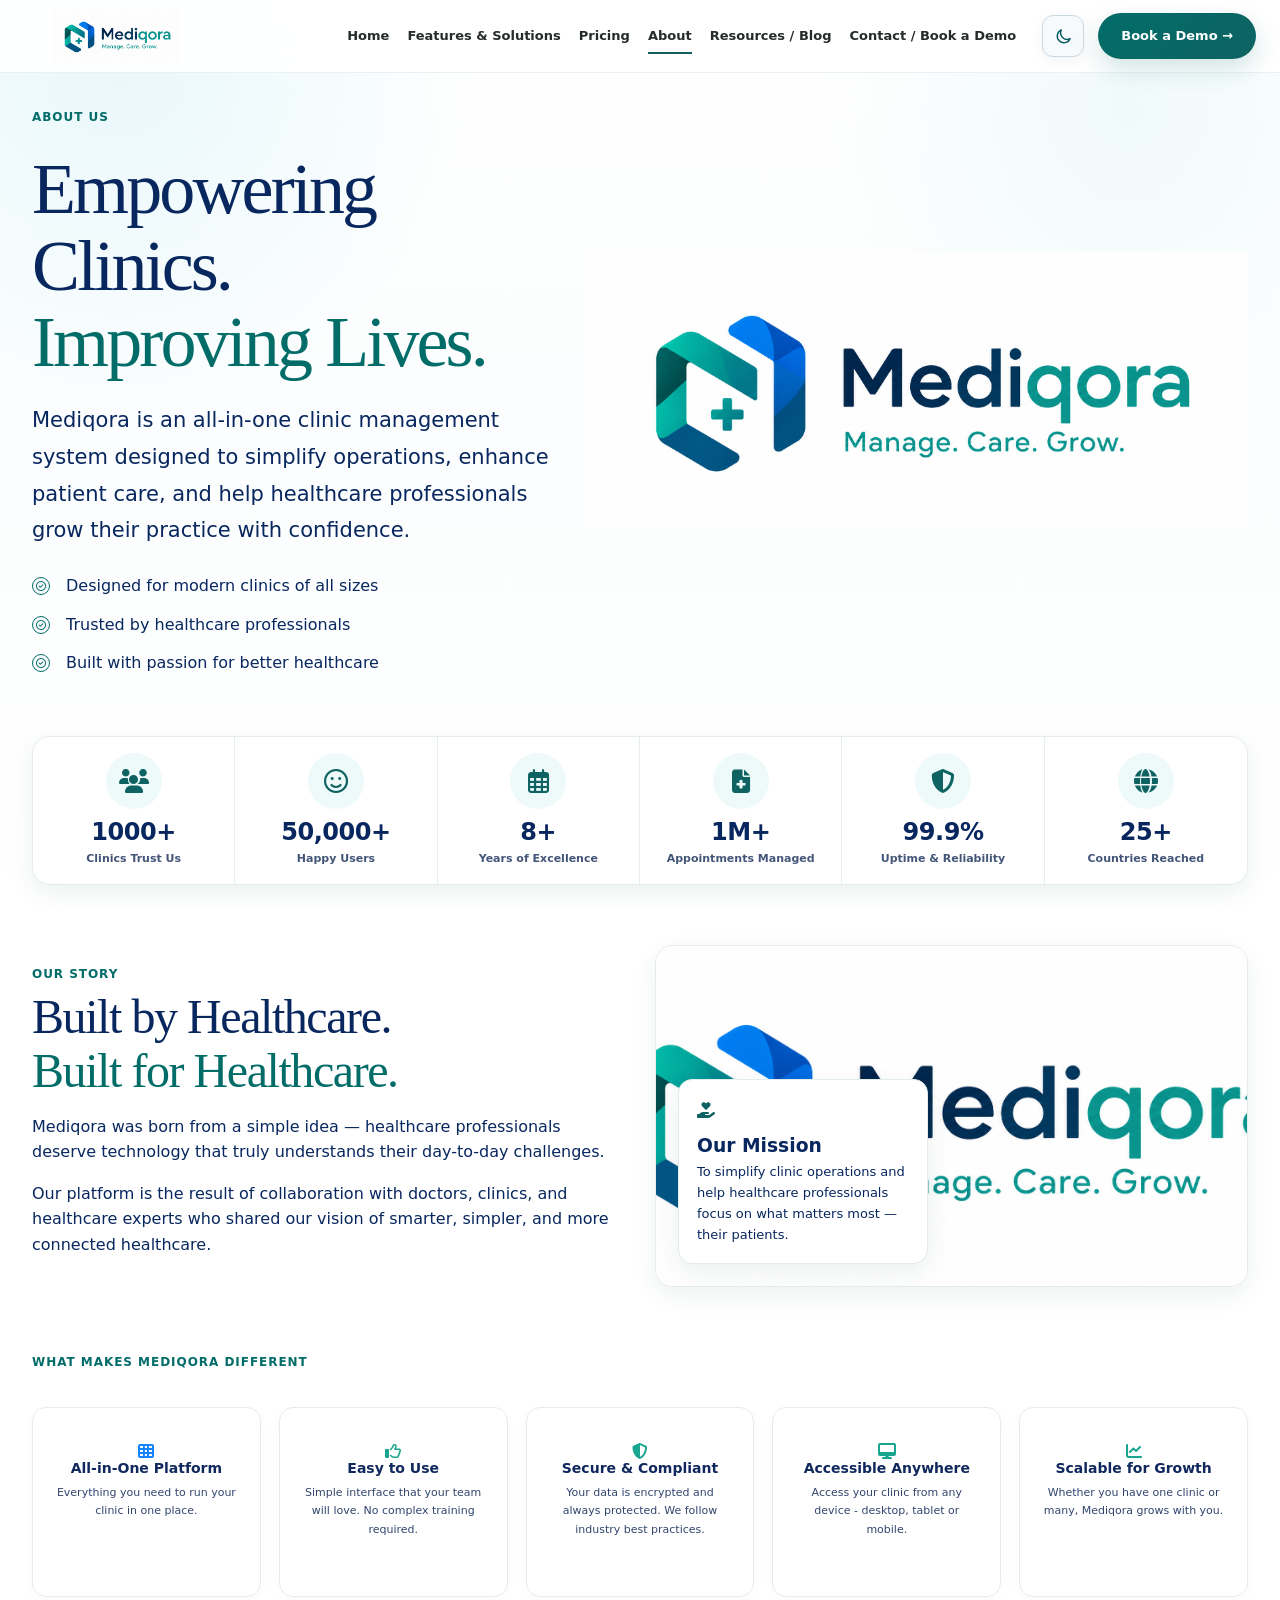
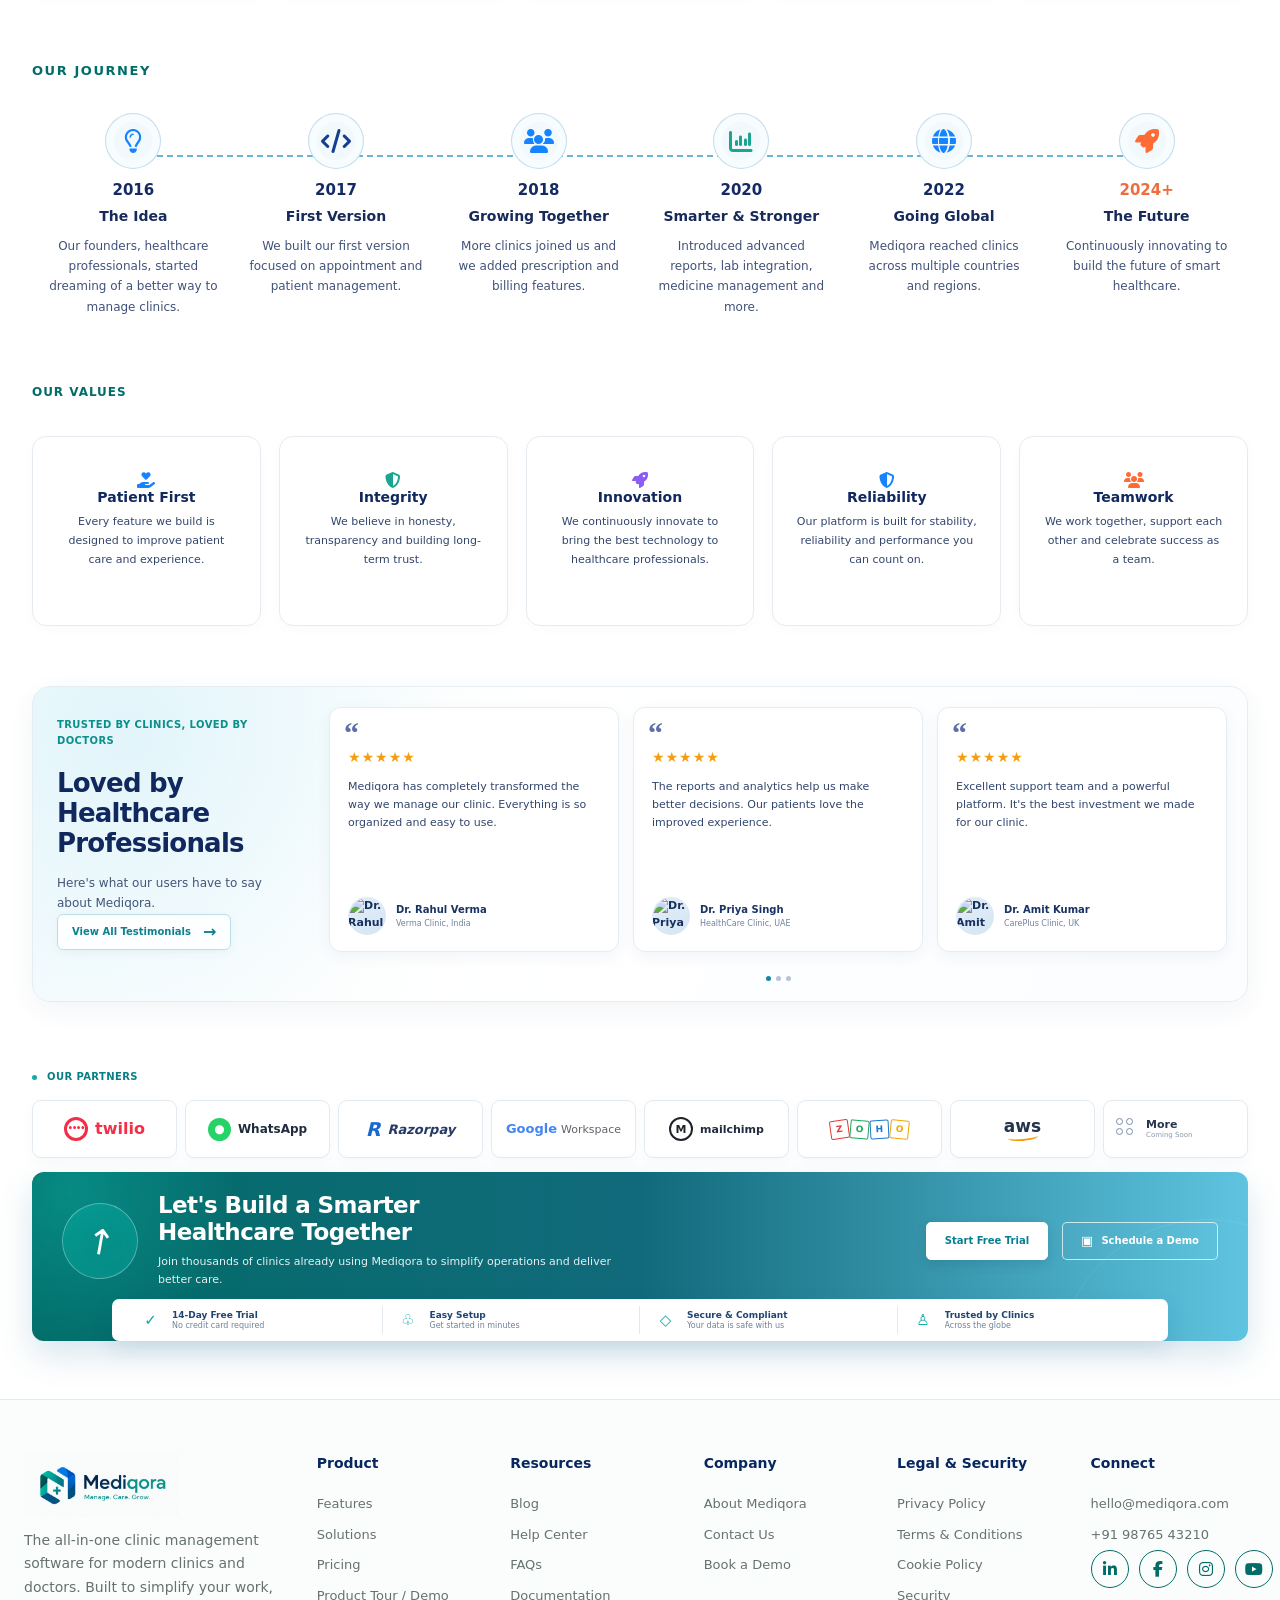
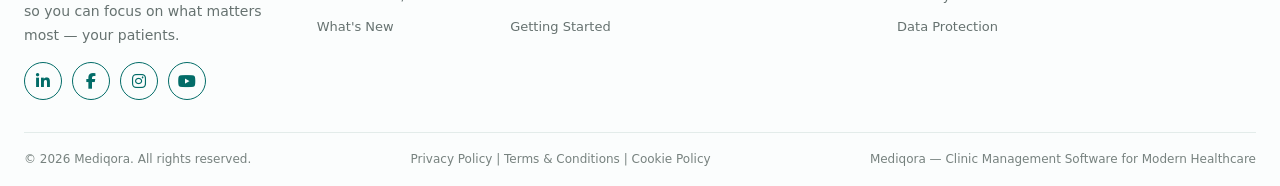
==== commit dc968e86: "icon updates" ====
--- a/aboutus.html
+++ b/aboutus.html
@@ -34,11 +34,11 @@
           </p>
 
           <ul class="check-list">
-            <li>Designed for modern clinics of all sizes</li>
-
-            <li>Trusted by healthcare professionals</li>
-
-            <li>Built with passion for better healthcare</li>
+            <li><i class="fa-regular fa-circle-check"></i>Designed for modern clinics of all sizes</li>
+
+            <li><i class="fa-regular fa-circle-check"></i>Trusted by healthcare professionals</li>
+
+            <li><i class="fa-regular fa-circle-check"></i>Built with passion for better healthcare</li>
           </ul>
         </div>
 
--- a/css/aboutus.css
+++ b/css/aboutus.css
@@ -258,23 +258,27 @@
 }
 .check-list li {
   position: relative;
-  padding-left: 28px;
+  padding-left: 34px;
   color: #53625f;
-}
-.check-list li::before {
-  content: "✓";
+  display: flex;
+  align-items: center;
+  min-height: 22px;
+}
+.check-list li i {
   position: absolute;
   left: 0;
-  top: 1px;
+  top: 50%;
+  transform: translateY(-50%);
   width: 18px;
   height: 18px;
+  display: inline-flex;
+  align-items: center;
+  justify-content: center;
   border-radius: 50%;
-  display: grid;
-  place-items: center;
   border: 1px solid var(--teal);
   color: var(--blog-teal);
-  font-size: 11px;
-  font-weight: 900;
+  font-size: 10px;
+  background: rgba(2, 108, 104, 0.02);
 }
 .section-title {
   margin-bottom: 10px;
@@ -1112,7 +1116,7 @@
 .values .card {
   min-width: 0;
   min-height: 190px;
-  padding: 18px 20px 22px;
+  padding: 35px 20px 22px;
   text-align: center;
   display: flex;
   flex-direction: column;
@@ -1244,7 +1248,30 @@
 }
 
 .journey .section-title {
-  margin-bottom: 10px;
+  margin-bottom: 18px;
+}
+
+.journey .section-title .eyebrow {
+  display: inline-flex;
+  align-items: center;
+  gap: 10px;
+  padding: 0;
+  background: transparent;
+  border-radius: 0;
+  color: var(--blog-teal);
+  font-size: 13px;
+  font-weight: 800;
+  letter-spacing: 0.12em;
+  text-transform: uppercase;
+}
+
+.journey .section-title .eyebrow::before {
+  content: "";
+  width: 9px;
+  height: 9px;
+  border-radius: 50%;
+  background: var(--teal);
+  box-shadow: 0 0 0 4px rgba(2, 108, 104, 0.12);
 }
 
 .timeline {
@@ -1258,10 +1285,10 @@
 .timeline::before {
   content: "";
   position: absolute;
-  top: 27px;
-  left: 8%;
-  right: 8%;
-  border-top: 2px dotted #8bd6e1;
+  top: 42px;
+  left: 7%;
+  right: 7%;
+  border-top: 2px dashed rgba(69, 163, 204, 0.8);
   z-index: 0;
 }
 
@@ -1269,32 +1296,31 @@
   position: relative;
   z-index: 1;
   text-align: center;
-  padding: 66px 16px 0;
+  padding: 0 12px;
   min-width: 0;
 }
 
-.timeline article::before {
-  content: "✦";
-  position: absolute;
-  top: 0;
-  left: 50%;
-  transform: translateX(-50%);
-  width: 54px;
-  height: 54px;
+.timeline-icon {
+  width: 78px;
+  height: 78px;
+  margin: 0 auto 20px;
   border-radius: 50%;
-  display: grid;
-  place-items: center;
-  background: #eef8ff;
-  border: 1px solid #dcecf5;
-  color: #2f87cc;
-  font-size: 21px;
-  font-weight: 700;
-  box-shadow: 0 5px 15px rgba(48, 112, 153, 0.08);
+  display: flex;
+  align-items: center;
+  justify-content: center;
+  background: rgba(238, 247, 253, 0.9);
+  border: 1px solid rgba(118, 175, 211, 0.38);
+  box-shadow: inset 0 0 0 8px rgba(255, 255, 255, 0.4);
+}
+
+.timeline-icon i {
+  font-size: 24px;
+  line-height: 1;
 }
 
 .timeline b {
   display: block;
-  margin: 0 0 4px;
+  margin: 0 0 8px;
   color: #132a63;
   font-size: 15px;
   font-weight: 800;
@@ -1306,7 +1332,7 @@
 }
 
 .timeline h3 {
-  margin: 0 0 8px;
+  margin: 0 0 10px;
   color: #172a59;
   font-size: 14px;
   font-weight: 800;
@@ -1314,12 +1340,12 @@
 }
 
 .timeline p {
-  max-width: 155px;
+  max-width: 175px;
   margin: 0 auto;
   color: #41527a;
-  font-size: 11px;
+  font-size: 12px;
   font-weight: 500;
-  line-height: 1.65;
+  line-height: 1.7;
 }
 
 @media (min-width: 1600px) {
